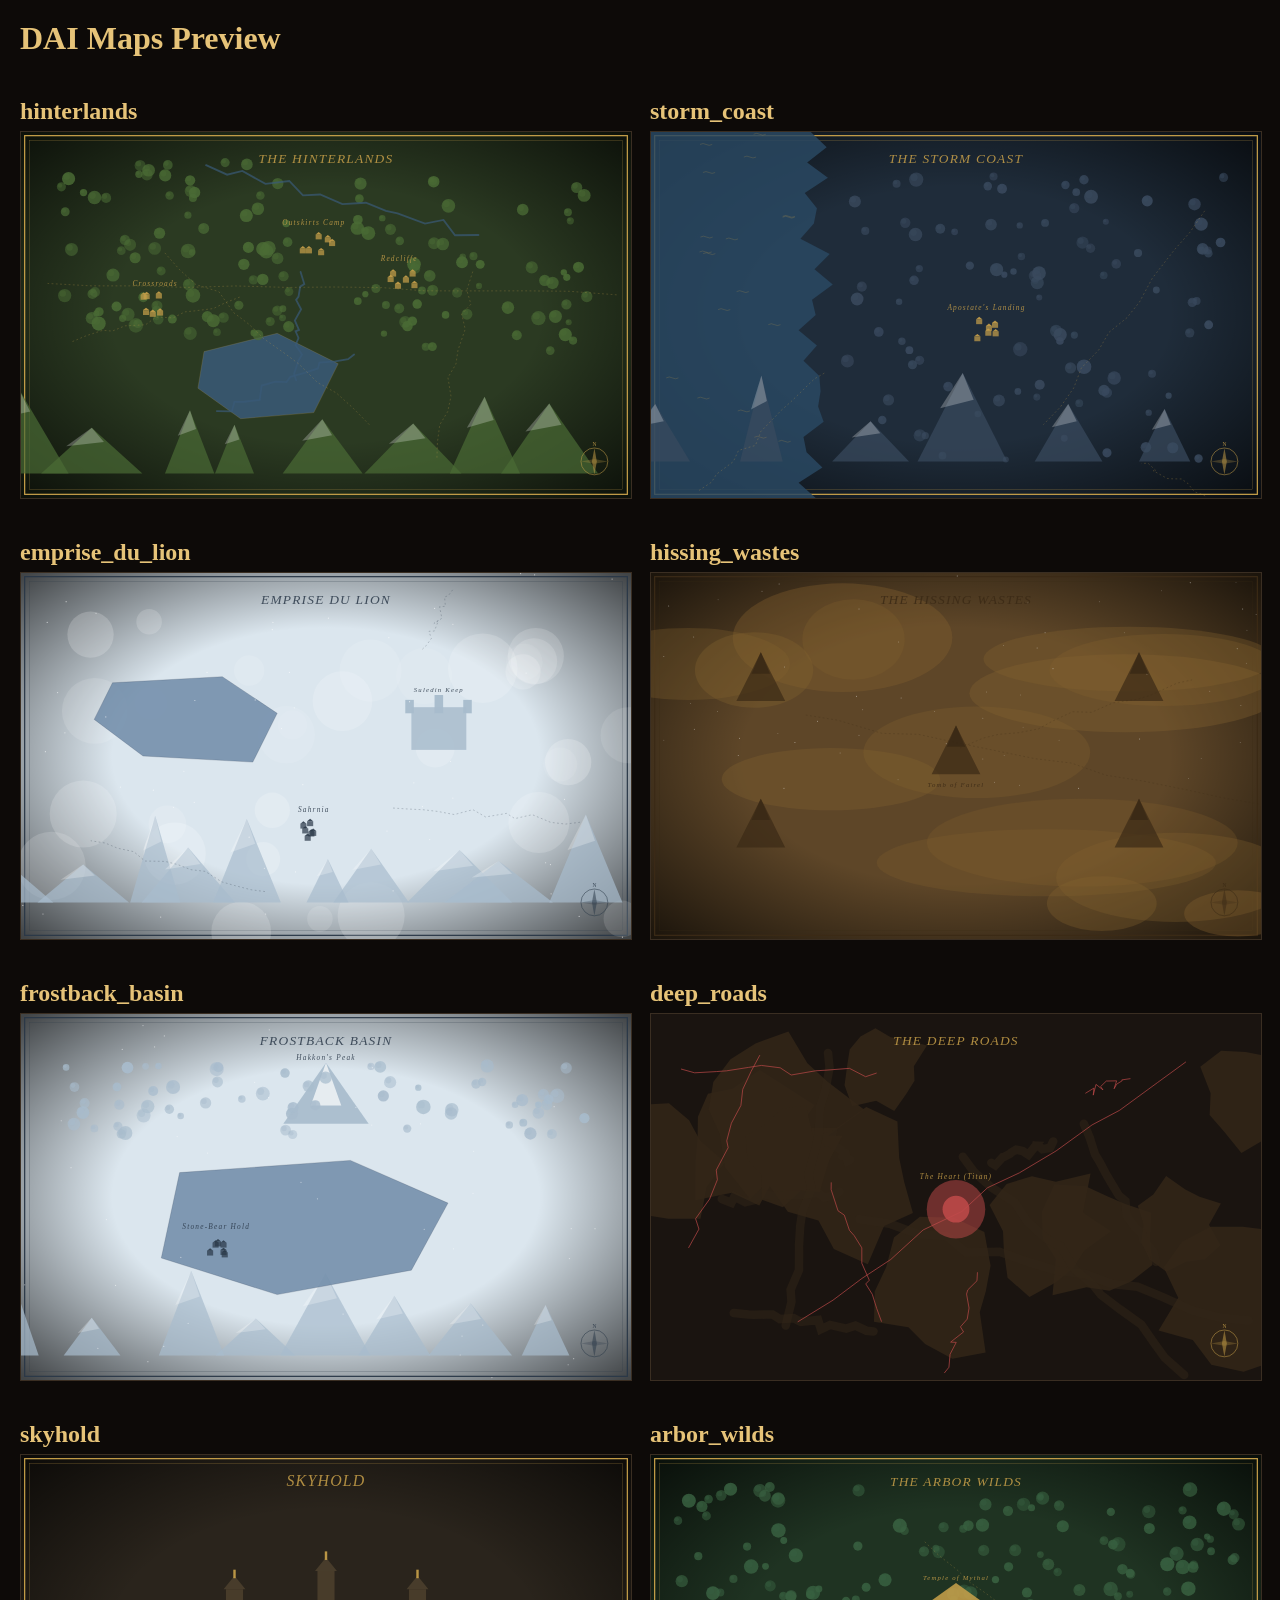
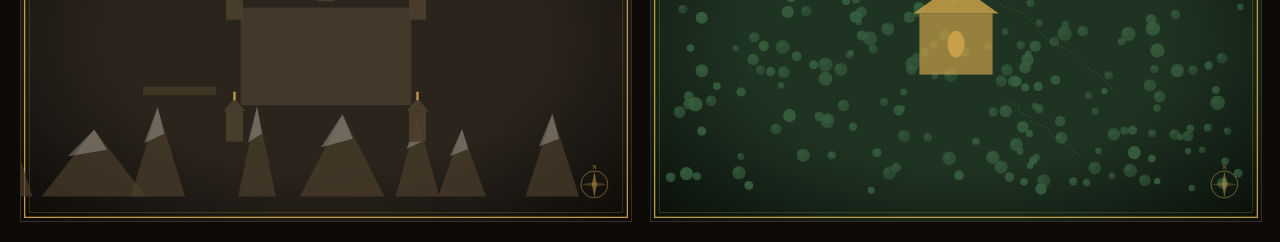
==== docs/maps-preview.html @ 9629cce2 "Initial commit: DAI Resource Atlas & War Table Two-page static companion site: - Resource Atlas: 162" ====
<html><head><style>body{background:#0d0a08;color:#ece2cc;font-family:serif;margin:0;padding:20px}h2{color:#e6c378;margin:20px 0 6px}.grid{display:grid;grid-template-columns:1fr 1fr;gap:20px}.cell svg{width:100%;border:1px solid #3a2e22}</style></head><body><h1 style=color:#e6c378>DAI Maps Preview</h1><div class=grid><div class=cell><h2>hinterlands</h2><svg viewBox="0 0 1000 600" xmlns="http://www.w3.org/2000/svg" preserveAspectRatio="xMidYMid meet" class="dai-map-svg">
      <defs>
        <radialGradient id="vignette" cx="50%" cy="50%" r="70%">
          <stop offset="50%" stop-color="rgba(0,0,0,0)"/>
          <stop offset="100%" stop-color="rgba(0,0,0,0.7)"/>
        </radialGradient>
        <pattern id="parch" x="0" y="0" width="20" height="20" patternUnits="userSpaceOnUse">
          <rect width="20" height="20" fill="#2b3a22"/>
          <circle cx="3" cy="5" r="0.6" fill="#c9a14a" opacity="0.07"/>
          <circle cx="14" cy="13" r="0.5" fill="#c9a14a" opacity="0.05"/>
        </pattern>
      </defs>
    
      <rect x="0" y="0" width="1000" height="600" fill="#2b3a22" />
      <rect x="0" y="0" width="1000" height="600" fill="url(#vignette)" />
      <rect x="6" y="6" width="988" height="588" fill="none" stroke="#c9a14a" stroke-width="2" />
      <rect x="14" y="14" width="972" height="572" fill="none" stroke="#c9a14a" stroke-width="0.6" opacity="0.6" />
    <path d="M300,360 L420,330 L520,380 L480,460 L360,470 L290,420 Z" fill="#3a5a78" opacity="0.85"/>
      <path d="M300,360 L420,330 L520,380 L480,460 L360,470 L290,420 Z" fill="none" stroke="#c9a14a" stroke-width="0.8" opacity="0.4"/><circle cx="156.6" cy="286.0" r="8.2" fill="#4a6b35" opacity="0.88"/><circle cx="154.2" cy="283.6" r="4.1" fill="#4a6b35" opacity="0.4"/><circle cx="281.9" cy="268.0" r="11.9" fill="#4a6b35" opacity="0.77"/><circle cx="278.3" cy="264.4" r="5.9" fill="#4a6b35" opacity="0.4"/><circle cx="227.1" cy="165.9" r="9.3" fill="#4a6b35" opacity="0.81"/><circle cx="224.3" cy="163.1" r="4.7" fill="#4a6b35" opacity="0.4"/><circle cx="236.4" cy="71.2" r="10.0" fill="#4a6b35" opacity="0.81"/><circle cx="233.4" cy="68.2" r="5.0" fill="#4a6b35" opacity="0.4"/><circle cx="381.9" cy="329.6" r="5.7" fill="#4a6b35" opacity="0.84"/><circle cx="380.1" cy="327.9" r="2.9" fill="#4a6b35" opacity="0.4"/><circle cx="240.7" cy="54.0" r="8.0" fill="#4a6b35" opacity="0.65"/><circle cx="238.3" cy="51.6" r="4.0" fill="#4a6b35" opacity="0.4"/><circle cx="396.3" cy="241.6" r="9.4" fill="#4a6b35" opacity="0.86"/><circle cx="393.5" cy="238.8" r="4.7" fill="#4a6b35" opacity="0.4"/><circle cx="278.0" cy="96.7" r="9.7" fill="#4a6b35" opacity="0.59"/><circle cx="275.1" cy="93.8" r="4.9" fill="#4a6b35" opacity="0.4"/><circle cx="128.1" cy="294.6" r="7.4" fill="#4a6b35" opacity="0.80"/><circle cx="125.9" cy="292.4" r="3.7" fill="#4a6b35" opacity="0.4"/><circle cx="430.4" cy="236.4" r="8.4" fill="#4a6b35" opacity="0.57"/><circle cx="427.9" cy="233.9" r="4.2" fill="#4a6b35" opacity="0.4"/><circle cx="229.7" cy="227.7" r="7.4" fill="#4a6b35" opacity="0.57"/><circle cx="227.4" cy="225.4" r="3.7" fill="#4a6b35" opacity="0.4"/><circle cx="72.5" cy="130.7" r="7.3" fill="#4a6b35" opacity="0.73"/><circle cx="70.3" cy="128.5" r="3.7" fill="#4a6b35" opacity="0.4"/><circle cx="166.6" cy="305.5" r="5.9" fill="#4a6b35" opacity="0.73"/><circle cx="164.8" cy="303.8" r="2.9" fill="#4a6b35" opacity="0.4"/><circle cx="369.4" cy="137.0" r="10.7" fill="#4a6b35" opacity="0.86"/><circle cx="366.2" cy="133.8" r="5.3" fill="#4a6b35" opacity="0.4"/><circle cx="248.0" cy="306.7" r="7.4" fill="#4a6b35" opacity="0.87"/><circle cx="245.7" cy="304.5" r="3.7" fill="#4a6b35" opacity="0.4"/><circle cx="123.6" cy="297.4" r="5.0" fill="#4a6b35" opacity="0.76"/><circle cx="122.1" cy="295.9" r="2.5" fill="#4a6b35" opacity="0.4"/><circle cx="402.2" cy="195.8" r="11.5" fill="#4a6b35" opacity="0.78"/><circle cx="398.8" cy="192.4" r="5.7" fill="#4a6b35" opacity="0.4"/><circle cx="178.8" cy="185.0" r="9.9" fill="#4a6b35" opacity="0.55"/><circle cx="175.8" cy="182.0" r="5.0" fill="#4a6b35" opacity="0.4"/><circle cx="370.3" cy="53.1" r="9.6" fill="#4a6b35" opacity="0.79"/><circle cx="367.4" cy="50.2" r="4.8" fill="#4a6b35" opacity="0.4"/><circle cx="273.9" cy="195.1" r="12.0" fill="#4a6b35" opacity="0.66"/><circle cx="270.3" cy="191.5" r="6.0" fill="#4a6b35" opacity="0.4"/><circle cx="388.7" cy="332.9" r="8.6" fill="#4a6b35" opacity="0.73"/><circle cx="386.1" cy="330.3" r="4.3" fill="#4a6b35" opacity="0.4"/><circle cx="420.9" cy="84.6" r="9.3" fill="#4a6b35" opacity="0.69"/><circle cx="418.1" cy="81.8" r="4.6" fill="#4a6b35" opacity="0.4"/><circle cx="188.2" cy="317.0" r="11.9" fill="#4a6b35" opacity="0.53"/><circle cx="184.7" cy="313.4" r="5.9" fill="#4a6b35" opacity="0.4"/><circle cx="299.5" cy="158.1" r="9.0" fill="#4a6b35" opacity="0.73"/><circle cx="296.8" cy="155.4" r="4.5" fill="#4a6b35" opacity="0.4"/><circle cx="193.3" cy="69.3" r="6.0" fill="#4a6b35" opacity="0.73"/><circle cx="191.5" cy="67.5" r="3.0" fill="#4a6b35" opacity="0.4"/><circle cx="405.7" cy="190.5" r="11.9" fill="#4a6b35" opacity="0.77"/><circle cx="402.1" cy="186.9" r="6.0" fill="#4a6b35" opacity="0.4"/><circle cx="200.5" cy="270.8" r="8.1" fill="#4a6b35" opacity="0.76"/><circle cx="198.0" cy="268.3" r="4.1" fill="#4a6b35" opacity="0.4"/><circle cx="280.5" cy="197.2" r="5.6" fill="#4a6b35" opacity="0.58"/><circle cx="278.8" cy="195.6" r="2.8" fill="#4a6b35" opacity="0.4"/><circle cx="71.6" cy="268.1" r="10.9" fill="#4a6b35" opacity="0.55"/><circle cx="68.4" cy="264.8" r="5.4" fill="#4a6b35" opacity="0.4"/><circle cx="206.4" cy="69.9" r="9.5" fill="#4a6b35" opacity="0.53"/><circle cx="203.5" cy="67.1" r="4.8" fill="#4a6b35" opacity="0.4"/><circle cx="428.7" cy="304.7" r="5.7" fill="#4a6b35" opacity="0.56"/><circle cx="427.0" cy="303.0" r="2.8" fill="#4a6b35" opacity="0.4"/><circle cx="334.6" cy="50.2" r="7.5" fill="#4a6b35" opacity="0.65"/><circle cx="332.4" cy="48.0" r="3.7" fill="#4a6b35" opacity="0.4"/><circle cx="277.4" cy="330.2" r="10.8" fill="#4a6b35" opacity="0.54"/><circle cx="274.2" cy="326.9" r="5.4" fill="#4a6b35" opacity="0.4"/><circle cx="116.1" cy="305.2" r="10.0" fill="#4a6b35" opacity="0.65"/><circle cx="113.1" cy="302.2" r="5.0" fill="#4a6b35" opacity="0.4"/><circle cx="281.9" cy="108.1" r="6.6" fill="#4a6b35" opacity="0.76"/><circle cx="279.9" cy="106.1" r="3.3" fill="#4a6b35" opacity="0.4"/><circle cx="117.2" cy="265.6" r="8.3" fill="#4a6b35" opacity="0.62"/><circle cx="114.7" cy="263.1" r="4.2" fill="#4a6b35" opacity="0.4"/><circle cx="222.1" cy="292.2" r="7.5" fill="#4a6b35" opacity="0.56"/><circle cx="219.8" cy="290.0" r="3.7" fill="#4a6b35" opacity="0.4"/><circle cx="388.3" cy="125.8" r="10.3" fill="#4a6b35" opacity="0.78"/><circle cx="385.2" cy="122.7" r="5.2" fill="#4a6b35" opacity="0.4"/><circle cx="191.4" cy="314.2" r="7.3" fill="#4a6b35" opacity="0.62"/><circle cx="189.2" cy="312.0" r="3.7" fill="#4a6b35" opacity="0.4"/><circle cx="209.2" cy="62.7" r="10.4" fill="#4a6b35" opacity="0.74"/><circle cx="206.1" cy="59.6" r="5.2" fill="#4a6b35" opacity="0.4"/><circle cx="273.6" cy="136.3" r="5.9" fill="#4a6b35" opacity="0.64"/><circle cx="271.8" cy="134.5" r="3.0" fill="#4a6b35" opacity="0.4"/><circle cx="437.0" cy="180.6" r="7.9" fill="#4a6b35" opacity="0.75"/><circle cx="434.7" cy="178.2" r="3.9" fill="#4a6b35" opacity="0.4"/><circle cx="408.5" cy="310.7" r="7.5" fill="#4a6b35" opacity="0.57"/><circle cx="406.3" cy="308.4" r="3.7" fill="#4a6b35" opacity="0.4"/><circle cx="420.1" cy="292.9" r="8.4" fill="#4a6b35" opacity="0.55"/><circle cx="417.6" cy="290.4" r="4.2" fill="#4a6b35" opacity="0.4"/><circle cx="434.7" cy="150.1" r="6.1" fill="#4a6b35" opacity="0.87"/><circle cx="432.9" cy="148.3" r="3.0" fill="#4a6b35" opacity="0.4"/><circle cx="284.6" cy="99.2" r="9.3" fill="#4a6b35" opacity="0.88"/><circle cx="281.8" cy="96.4" r="4.6" fill="#4a6b35" opacity="0.4"/><circle cx="127.3" cy="314.1" r="11.6" fill="#4a6b35" opacity="0.87"/><circle cx="123.8" cy="310.6" r="5.8" fill="#4a6b35" opacity="0.4"/><circle cx="219.1" cy="190.8" r="10.5" fill="#4a6b35" opacity="0.52"/><circle cx="215.9" cy="187.7" r="5.3" fill="#4a6b35" opacity="0.4"/><circle cx="392.4" cy="104.0" r="7.0" fill="#4a6b35" opacity="0.61"/><circle cx="390.3" cy="101.8" r="3.5" fill="#4a6b35" opacity="0.4"/><circle cx="429.3" cy="289.8" r="5.6" fill="#4a6b35" opacity="0.71"/><circle cx="427.6" cy="288.1" r="2.8" fill="#4a6b35" opacity="0.4"/><circle cx="120.5" cy="107.5" r="11.1" fill="#4a6b35" opacity="0.73"/><circle cx="117.2" cy="104.2" r="5.5" fill="#4a6b35" opacity="0.4"/><circle cx="380.9" cy="242.5" r="7.7" fill="#4a6b35" opacity="0.54"/><circle cx="378.6" cy="240.2" r="3.8" fill="#4a6b35" opacity="0.4"/><circle cx="357.1" cy="284.0" r="7.5" fill="#4a6b35" opacity="0.71"/><circle cx="354.9" cy="281.8" r="3.8" fill="#4a6b35" opacity="0.4"/><circle cx="305.5" cy="302.6" r="9.1" fill="#4a6b35" opacity="0.80"/><circle cx="302.8" cy="299.9" r="4.5" fill="#4a6b35" opacity="0.4"/><circle cx="222.9" cy="285.2" r="9.0" fill="#4a6b35" opacity="0.57"/><circle cx="220.2" cy="282.5" r="4.5" fill="#4a6b35" opacity="0.4"/><circle cx="275.1" cy="250.1" r="9.7" fill="#4a6b35" opacity="0.63"/><circle cx="272.2" cy="247.2" r="4.8" fill="#4a6b35" opacity="0.4"/><circle cx="102.5" cy="99.3" r="6.0" fill="#4a6b35" opacity="0.82"/><circle cx="100.7" cy="97.4" r="3.0" fill="#4a6b35" opacity="0.4"/><circle cx="439.2" cy="261.6" r="7.3" fill="#4a6b35" opacity="0.51"/><circle cx="437.0" cy="259.5" r="3.6" fill="#4a6b35" opacity="0.4"/><circle cx="365.3" cy="216.9" r="9.3" fill="#4a6b35" opacity="0.86"/><circle cx="362.5" cy="214.1" r="4.7" fill="#4a6b35" opacity="0.4"/><circle cx="66.2" cy="89.9" r="7.5" fill="#4a6b35" opacity="0.56"/><circle cx="64.0" cy="87.7" r="3.7" fill="#4a6b35" opacity="0.4"/><circle cx="170.3" cy="176.9" r="8.4" fill="#4a6b35" opacity="0.60"/><circle cx="167.7" cy="174.4" r="4.2" fill="#4a6b35" opacity="0.4"/><circle cx="243.6" cy="104.1" r="7.0" fill="#4a6b35" opacity="0.61"/><circle cx="241.5" cy="102.1" r="3.5" fill="#4a6b35" opacity="0.4"/><circle cx="396.8" cy="191.6" r="11.3" fill="#4a6b35" opacity="0.83"/><circle cx="393.4" cy="188.2" r="5.6" fill="#4a6b35" opacity="0.4"/><circle cx="372.8" cy="189.2" r="9.1" fill="#4a6b35" opacity="0.89"/><circle cx="370.1" cy="186.5" r="4.5" fill="#4a6b35" opacity="0.4"/><circle cx="175.4" cy="299.0" r="10.8" fill="#4a6b35" opacity="0.61"/><circle cx="172.1" cy="295.8" r="5.4" fill="#4a6b35" opacity="0.4"/><circle cx="195.2" cy="54.8" r="9.0" fill="#4a6b35" opacity="0.50"/><circle cx="192.5" cy="52.1" r="4.5" fill="#4a6b35" opacity="0.4"/><circle cx="321.2" cy="328.2" r="6.3" fill="#4a6b35" opacity="0.54"/><circle cx="319.3" cy="326.3" r="3.1" fill="#4a6b35" opacity="0.4"/><circle cx="139.5" cy="108.0" r="8.3" fill="#4a6b35" opacity="0.58"/><circle cx="137.0" cy="105.5" r="4.2" fill="#4a6b35" opacity="0.4"/><circle cx="150.8" cy="234.5" r="10.7" fill="#4a6b35" opacity="0.75"/><circle cx="147.6" cy="231.2" r="5.3" fill="#4a6b35" opacity="0.4"/><circle cx="78.0" cy="76.5" r="10.8" fill="#4a6b35" opacity="0.84"/><circle cx="74.8" cy="73.2" r="5.4" fill="#4a6b35" opacity="0.4"/><circle cx="82.8" cy="192.5" r="10.6" fill="#4a6b35" opacity="0.60"/><circle cx="79.7" cy="189.3" r="5.3" fill="#4a6b35" opacity="0.4"/><circle cx="225.0" cy="306.8" r="8.7" fill="#4a6b35" opacity="0.56"/><circle cx="222.4" cy="304.2" r="4.3" fill="#4a6b35" opacity="0.4"/><circle cx="164.4" cy="194.6" r="7.2" fill="#4a6b35" opacity="0.52"/><circle cx="162.3" cy="192.4" r="3.6" fill="#4a6b35" opacity="0.4"/><circle cx="277.2" cy="79.2" r="8.5" fill="#4a6b35" opacity="0.82"/><circle cx="274.7" cy="76.6" r="4.3" fill="#4a6b35" opacity="0.4"/><circle cx="121.3" cy="262.5" r="8.2" fill="#4a6b35" opacity="0.52"/><circle cx="118.9" cy="260.1" r="4.1" fill="#4a6b35" opacity="0.4"/><circle cx="187.1" cy="206.2" r="9.1" fill="#4a6b35" opacity="0.78"/><circle cx="184.4" cy="203.5" r="4.6" fill="#4a6b35" opacity="0.4"/><circle cx="420.5" cy="207.2" r="9.7" fill="#4a6b35" opacity="0.62"/><circle cx="417.5" cy="204.3" r="4.9" fill="#4a6b35" opacity="0.4"/><circle cx="315.2" cy="309.4" r="10.7" fill="#4a6b35" opacity="0.83"/><circle cx="312.0" cy="306.1" r="5.4" fill="#4a6b35" opacity="0.4"/><circle cx="438.8" cy="319.0" r="9.1" fill="#4a6b35" opacity="0.78"/><circle cx="436.0" cy="316.3" r="4.6" fill="#4a6b35" opacity="0.4"/><circle cx="332.0" cy="304.0" r="8.7" fill="#4a6b35" opacity="0.53"/><circle cx="329.3" cy="301.4" r="4.4" fill="#4a6b35" opacity="0.4"/><circle cx="723.0" cy="213.5" r="9.7" fill="#4a6b35" opacity="0.88"/><circle cx="720.1" cy="210.6" r="4.8" fill="#4a6b35" opacity="0.4"/><circle cx="900.5" cy="145.6" r="5.9" fill="#4a6b35" opacity="0.53"/><circle cx="898.7" cy="143.8" r="2.9" fill="#4a6b35" opacity="0.4"/><circle cx="894.1" cy="282.7" r="8.4" fill="#4a6b35" opacity="0.64"/><circle cx="891.6" cy="280.2" r="4.2" fill="#4a6b35" opacity="0.4"/><circle cx="675.5" cy="80.5" r="6.4" fill="#4a6b35" opacity="0.59"/><circle cx="673.6" cy="78.6" r="3.2" fill="#4a6b35" opacity="0.4"/><circle cx="663.5" cy="352.2" r="6.6" fill="#4a6b35" opacity="0.64"/><circle cx="661.6" cy="350.2" r="3.3" fill="#4a6b35" opacity="0.4"/><circle cx="620.9" cy="178.5" r="7.0" fill="#4a6b35" opacity="0.68"/><circle cx="618.8" cy="176.4" r="3.5" fill="#4a6b35" opacity="0.4"/><circle cx="641.6" cy="310.1" r="7.7" fill="#4a6b35" opacity="0.88"/><circle cx="639.3" cy="307.8" r="3.8" fill="#4a6b35" opacity="0.4"/><circle cx="750.8" cy="252.3" r="5.1" fill="#4a6b35" opacity="0.55"/><circle cx="749.2" cy="250.8" r="2.6" fill="#4a6b35" opacity="0.4"/><circle cx="812.8" cy="333.2" r="8.2" fill="#4a6b35" opacity="0.76"/><circle cx="810.4" cy="330.8" r="4.1" fill="#4a6b35" opacity="0.4"/><circle cx="927.5" cy="269.8" r="9.3" fill="#4a6b35" opacity="0.59"/><circle cx="924.7" cy="267.0" r="4.6" fill="#4a6b35" opacity="0.4"/><circle cx="892.3" cy="332.1" r="10.8" fill="#4a6b35" opacity="0.85"/><circle cx="889.1" cy="328.8" r="5.4" fill="#4a6b35" opacity="0.4"/><circle cx="910.9" cy="91.0" r="9.2" fill="#4a6b35" opacity="0.67"/><circle cx="908.2" cy="88.3" r="4.6" fill="#4a6b35" opacity="0.4"/><circle cx="858.5" cy="243.4" r="9.2" fill="#4a6b35" opacity="0.75"/><circle cx="855.8" cy="240.7" r="4.6" fill="#4a6b35" opacity="0.4"/><circle cx="605.7" cy="159.6" r="9.1" fill="#4a6b35" opacity="0.59"/><circle cx="603.0" cy="156.9" r="4.5" fill="#4a6b35" opacity="0.4"/><circle cx="871.3" cy="247.4" r="10.2" fill="#4a6b35" opacity="0.72"/><circle cx="868.3" cy="244.3" r="5.1" fill="#4a6b35" opacity="0.4"/><circle cx="644.3" cy="217.0" r="11.2" fill="#4a6b35" opacity="0.89"/><circle cx="640.9" cy="213.6" r="5.6" fill="#4a6b35" opacity="0.4"/><circle cx="674.4" cy="351.8" r="7.3" fill="#4a6b35" opacity="0.80"/><circle cx="672.3" cy="349.6" r="3.6" fill="#4a6b35" opacity="0.4"/><circle cx="700.7" cy="121.0" r="11.2" fill="#4a6b35" opacity="0.76"/><circle cx="697.3" cy="117.6" r="5.6" fill="#4a6b35" opacity="0.4"/><circle cx="551.3" cy="157.6" r="11.0" fill="#4a6b35" opacity="0.80"/><circle cx="548.0" cy="154.3" r="5.5" fill="#4a6b35" opacity="0.4"/><circle cx="848.2" cy="305.2" r="11.7" fill="#4a6b35" opacity="0.62"/><circle cx="844.7" cy="301.7" r="5.8" fill="#4a6b35" opacity="0.4"/><circle cx="564.5" cy="265.8" r="5.1" fill="#4a6b35" opacity="0.81"/><circle cx="563.0" cy="264.3" r="2.6" fill="#4a6b35" opacity="0.4"/><circle cx="552.3" cy="143.8" r="7.9" fill="#4a6b35" opacity="0.87"/><circle cx="549.9" cy="141.4" r="4.0" fill="#4a6b35" opacity="0.4"/><circle cx="569.5" cy="165.8" r="11.2" fill="#4a6b35" opacity="0.80"/><circle cx="566.1" cy="162.4" r="5.6" fill="#4a6b35" opacity="0.4"/><circle cx="581.8" cy="256.5" r="7.5" fill="#4a6b35" opacity="0.66"/><circle cx="579.5" cy="254.2" r="3.8" fill="#4a6b35" opacity="0.4"/><circle cx="620.0" cy="289.3" r="8.2" fill="#4a6b35" opacity="0.64"/><circle cx="617.5" cy="286.8" r="4.1" fill="#4a6b35" opacity="0.4"/><circle cx="556.6" cy="84.7" r="10.0" fill="#4a6b35" opacity="0.79"/><circle cx="553.6" cy="81.7" r="5.0" fill="#4a6b35" opacity="0.4"/><circle cx="889.9" cy="230.0" r="5.2" fill="#4a6b35" opacity="0.88"/><circle cx="888.4" cy="228.5" r="2.6" fill="#4a6b35" opacity="0.4"/><circle cx="554.7" cy="109.3" r="7.2" fill="#4a6b35" opacity="0.76"/><circle cx="552.5" cy="107.2" r="3.6" fill="#4a6b35" opacity="0.4"/><circle cx="837.3" cy="222.0" r="10.0" fill="#4a6b35" opacity="0.61"/><circle cx="834.3" cy="219.0" r="5.0" fill="#4a6b35" opacity="0.4"/><circle cx="905.0" cy="341.9" r="6.7" fill="#4a6b35" opacity="0.75"/><circle cx="903.0" cy="339.9" r="3.3" fill="#4a6b35" opacity="0.4"/><circle cx="894.7" cy="238.2" r="5.9" fill="#4a6b35" opacity="0.88"/><circle cx="893.0" cy="236.5" r="2.9" fill="#4a6b35" opacity="0.4"/><circle cx="714.9" cy="263.4" r="8.3" fill="#4a6b35" opacity="0.52"/><circle cx="712.4" cy="260.9" r="4.1" fill="#4a6b35" opacity="0.4"/><circle cx="867.6" cy="358.4" r="7.1" fill="#4a6b35" opacity="0.66"/><circle cx="865.4" cy="356.3" r="3.5" fill="#4a6b35" opacity="0.4"/><circle cx="649.5" cy="282.1" r="7.8" fill="#4a6b35" opacity="0.89"/><circle cx="647.2" cy="279.8" r="3.9" fill="#4a6b35" opacity="0.4"/><circle cx="595.0" cy="330.5" r="5.2" fill="#4a6b35" opacity="0.74"/><circle cx="593.5" cy="329.0" r="2.6" fill="#4a6b35" opacity="0.4"/><circle cx="676.5" cy="81.5" r="9.5" fill="#4a6b35" opacity="0.84"/><circle cx="673.6" cy="78.6" r="4.8" fill="#4a6b35" opacity="0.4"/><circle cx="633.5" cy="318.0" r="8.7" fill="#4a6b35" opacity="0.84"/><circle cx="630.9" cy="315.4" r="4.4" fill="#4a6b35" opacity="0.4"/><circle cx="896.6" cy="131.7" r="6.5" fill="#4a6b35" opacity="0.68"/><circle cx="894.6" cy="129.7" r="3.3" fill="#4a6b35" opacity="0.4"/><circle cx="645.6" cy="223.7" r="9.0" fill="#4a6b35" opacity="0.56"/><circle cx="642.9" cy="221.0" r="4.5" fill="#4a6b35" opacity="0.4"/><circle cx="741.7" cy="203.5" r="6.6" fill="#4a6b35" opacity="0.59"/><circle cx="739.8" cy="201.6" r="3.3" fill="#4a6b35" opacity="0.4"/><circle cx="724.1" cy="204.8" r="5.6" fill="#4a6b35" opacity="0.52"/><circle cx="722.4" cy="203.2" r="2.8" fill="#4a6b35" opacity="0.4"/><circle cx="696.0" cy="299.8" r="6.2" fill="#4a6b35" opacity="0.87"/><circle cx="694.2" cy="298.0" r="3.1" fill="#4a6b35" opacity="0.4"/><circle cx="674.9" cy="259.5" r="9.1" fill="#4a6b35" opacity="0.63"/><circle cx="672.2" cy="256.7" r="4.5" fill="#4a6b35" opacity="0.4"/><circle cx="691.5" cy="183.6" r="10.3" fill="#4a6b35" opacity="0.70"/><circle cx="688.4" cy="180.6" r="5.2" fill="#4a6b35" opacity="0.4"/><circle cx="876.1" cy="302.3" r="10.7" fill="#4a6b35" opacity="0.77"/><circle cx="872.8" cy="299.1" r="5.3" fill="#4a6b35" opacity="0.4"/><circle cx="657.4" cy="259.8" r="6.5" fill="#4a6b35" opacity="0.73"/><circle cx="655.5" cy="257.9" r="3.2" fill="#4a6b35" opacity="0.4"/><circle cx="897.8" cy="312.0" r="5.0" fill="#4a6b35" opacity="0.51"/><circle cx="896.3" cy="310.5" r="2.5" fill="#4a6b35" opacity="0.4"/><circle cx="677.1" cy="182.5" r="9.8" fill="#4a6b35" opacity="0.59"/><circle cx="674.1" cy="179.6" r="4.9" fill="#4a6b35" opacity="0.4"/><circle cx="629.7" cy="311.6" r="9.8" fill="#4a6b35" opacity="0.54"/><circle cx="626.8" cy="308.7" r="4.9" fill="#4a6b35" opacity="0.4"/><circle cx="913.9" cy="221.7" r="9.0" fill="#4a6b35" opacity="0.84"/><circle cx="911.2" cy="219.0" r="4.5" fill="#4a6b35" opacity="0.4"/><circle cx="598.2" cy="283.5" r="6.5" fill="#4a6b35" opacity="0.69"/><circle cx="596.2" cy="281.5" r="3.2" fill="#4a6b35" opacity="0.4"/><circle cx="563.5" cy="162.4" r="6.5" fill="#4a6b35" opacity="0.56"/><circle cx="561.5" cy="160.5" r="3.3" fill="#4a6b35" opacity="0.4"/><circle cx="923.2" cy="103.9" r="10.6" fill="#4a6b35" opacity="0.74"/><circle cx="920.0" cy="100.7" r="5.3" fill="#4a6b35" opacity="0.4"/><circle cx="752.8" cy="217.0" r="7.3" fill="#4a6b35" opacity="0.89"/><circle cx="750.6" cy="214.8" r="3.7" fill="#4a6b35" opacity="0.4"/><circle cx="731.1" cy="298.7" r="8.9" fill="#4a6b35" opacity="0.59"/><circle cx="728.5" cy="296.0" r="4.5" fill="#4a6b35" opacity="0.4"/><circle cx="822.5" cy="127.4" r="9.6" fill="#4a6b35" opacity="0.77"/><circle cx="819.7" cy="124.6" r="4.8" fill="#4a6b35" opacity="0.4"/><circle cx="670.0" cy="235.7" r="9.6" fill="#4a6b35" opacity="0.73"/><circle cx="667.1" cy="232.8" r="4.8" fill="#4a6b35" opacity="0.4"/><circle cx="798.2" cy="287.9" r="10.3" fill="#4a6b35" opacity="0.78"/><circle cx="795.1" cy="284.8" r="5.2" fill="#4a6b35" opacity="0.4"/><circle cx="552.1" cy="277.1" r="6.4" fill="#4a6b35" opacity="0.81"/><circle cx="550.2" cy="275.1" r="3.2" fill="#4a6b35" opacity="0.4"/><circle cx="592.2" cy="141.2" r="5.3" fill="#4a6b35" opacity="0.68"/><circle cx="590.6" cy="139.6" r="2.7" fill="#4a6b35" opacity="0.4"/><polygon points="-91,560 -7,415 78,560" fill="#4a6b35" opacity="0.7"/><polygon points="-49,473 -7,415 15,458" fill="#fff" opacity="0.25"/><polygon points="33,560 116,485 199,560" fill="#4a6b35" opacity="0.7"/><polygon points="74,515 116,485 136,508" fill="#fff" opacity="0.25"/><polygon points="236,560 277,456 317,560" fill="#4a6b35" opacity="0.7"/><polygon points="257,498 277,456 287,487" fill="#fff" opacity="0.25"/><polygon points="318,560 350,480 382,560" fill="#4a6b35" opacity="0.7"/><polygon points="334,512 350,480 358,504" fill="#fff" opacity="0.25"/><polygon points="429,560 494,471 560,560" fill="#4a6b35" opacity="0.7"/><polygon points="461,506 494,471 510,497" fill="#fff" opacity="0.25"/><polygon points="563,560 643,478 722,560" fill="#4a6b35" opacity="0.7"/><polygon points="603,511 643,478 663,502" fill="#fff" opacity="0.25"/><polygon points="703,560 760,434 818,560" fill="#4a6b35" opacity="0.7"/><polygon points="731,485 760,434 775,472" fill="#fff" opacity="0.25"/><polygon points="787,560 866,445 946,560" fill="#4a6b35" opacity="0.7"/><polygon points="827,491 866,445 886,480" fill="#fff" opacity="0.25"/><path d="M546.0788600612432,364.79122303426266 L536.2,372.4 L515.2,375.9 L489.2,377.9 L486.8,387.6 L464.9,395.0 L441.7,401.3 L435.2,410.0 L417.3,409.1 L394.5,415.6 L391.4,439.3 L366.3,442.2 L349.9,442.4 L345.7,457.9 L321.0382692050189,457.52936569042504" fill="none"
        stroke="#3a5a78" stroke-width="3" opacity="0.7" stroke-linecap="round"/><path d="M303.4074029419571,54.24865842796862 L337.9,70.0 L362.9,63.9 L400.7,85.1 L439.8,80.3 L462.2,103.9 L490.4,102.5 L526.9,118.2 L565.4,116.0 L598.3,129.2 L617.3,133.5 L662.3,150.1 L692.6,144.1 L711.5,169.3 L749.9102926813066,168.8488280866295" fill="none"
        stroke="#3a5a78" stroke-width="3" opacity="0.7" stroke-linecap="round"/><path d="M458.37396825663745,229.4588186312467 L464.4,249.3 L457.7,253.5 L455.0,269.7 L451.0,275.3 L459.2,290.5 L448.9,309.0 L455.7,324.5 L450.2,326.8 L454.9,337.7 L450.1,349.5 L460.7,364.7 L454.9,374.7 L447.5,396.9 L451.13282511010766,407.0242493413389" fill="none"
        stroke="#3a5a78" stroke-width="3" opacity="0.7" stroke-linecap="round"/><path d="M358.4868034813553,270.67087730392814 L335.6,279.6 L315.3,289.4 L287.1,293.0 L268.5,294.9 L249.3,304.7 L221.4,303.4 L204.2,316.0 L170.3,317.8 L149.7,326.4 L134.0,325.1 L106.6,334.1 L82.26694166660309,344.42888824269176" fill="none"
        stroke="#c9a14a" stroke-width="1" stroke-dasharray="3,4" opacity="0.4"/><path d="M681.8665862083435,533.9017453137785 L682.7,508.2 L686.5,479.9 L699.6,458.2 L704.9,433.3 L699.9,402.5 L713.0,380.4 L716.4,357.6 L728.2,323.2 L722.4,298.5 L737.6,282.3 L730.8,259.4 L740.966372191906,227.64426092617214" fill="none"
        stroke="#c9a14a" stroke-width="1" stroke-dasharray="3,4" opacity="0.4"/><path d="M976.468843407929,266.943220468238 L898.6,261.1 L826.1,260.4 L749.5,260.5 L662.2,260.4 L592.1,255.1 L514.1,254.1 L438.3,254.8 L351.8,252.4 L270.8,254.8 L204.4,252.3 L115.0,252.2 L43.58562803827226,248.26134494505823" fill="none"
        stroke="#c9a14a" stroke-width="1" stroke-dasharray="3,4" opacity="0.4"/><path d="M570.9995063953102,479.73322151228786 L543.8,452.1 L517.1,427.9 L486.4,410.9 L455.6,380.4 L433.1,363.5 L397.8,338.8 L374.1,315.5 L348.3,295.9 L324.4,261.8 L286.8,250.2 L259.8,225.5 L235.3041658643633,197.59784596972167" fill="none"
        stroke="#c9a14a" stroke-width="1" stroke-dasharray="3,4" opacity="0.4"/><rect x="223" y="293" width="10" height="8" fill="#c9a14a" opacity="0.7"/><polygon points="223,293 228,289 233,293" fill="#c9a14a" opacity="0.9"/><rect x="201" y="266" width="10" height="8" fill="#c9a14a" opacity="0.7"/><polygon points="201,266 206,262 211,266" fill="#c9a14a" opacity="0.9"/><rect x="196" y="267" width="10" height="8" fill="#c9a14a" opacity="0.7"/><polygon points="196,267 201,263 206,267" fill="#c9a14a" opacity="0.9"/><rect x="200" y="292" width="10" height="8" fill="#c9a14a" opacity="0.7"/><polygon points="200,292 205,288 210,292" fill="#c9a14a" opacity="0.9"/><rect x="221" y="265" width="10" height="8" fill="#c9a14a" opacity="0.7"/><polygon points="221,265 226,261 231,265" fill="#c9a14a" opacity="0.9"/><rect x="211" y="295" width="10" height="8" fill="#c9a14a" opacity="0.7"/><polygon points="211,295 216,291 221,295" fill="#c9a14a" opacity="0.9"/><text x="220" y="252" text-anchor="middle"
      font-family="'Iowan Old Style', Georgia, serif" font-size="12"
      fill="#c9a14a" font-style="italic" letter-spacing="2"
      opacity="0.85">Crossroads</text><rect x="601" y="238" width="10" height="8" fill="#c9a14a" opacity="0.7"/><polygon points="601,238 606,234 611,238" fill="#c9a14a" opacity="0.9"/><rect x="637" y="229" width="10" height="8" fill="#c9a14a" opacity="0.7"/><polygon points="637,229 642,225 647,229" fill="#c9a14a" opacity="0.9"/><rect x="613" y="249" width="10" height="8" fill="#c9a14a" opacity="0.7"/><polygon points="613,249 618,245 623,249" fill="#c9a14a" opacity="0.9"/><rect x="640" y="248" width="10" height="8" fill="#c9a14a" opacity="0.7"/><polygon points="640,248 645,244 650,248" fill="#c9a14a" opacity="0.9"/><rect x="605" y="229" width="10" height="8" fill="#c9a14a" opacity="0.7"/><polygon points="605,229 610,225 615,229" fill="#c9a14a" opacity="0.9"/><rect x="626" y="239" width="10" height="8" fill="#c9a14a" opacity="0.7"/><polygon points="626,239 631,235 636,239" fill="#c9a14a" opacity="0.9"/><text x="620" y="212" text-anchor="middle"
      font-family="'Iowan Old Style', Georgia, serif" font-size="12"
      fill="#c9a14a" font-style="italic" letter-spacing="2"
      opacity="0.85">Redcliffe</text><rect x="483" y="168" width="10" height="8" fill="#c9a14a" opacity="0.7"/><polygon points="483,168 488,164 493,168" fill="#c9a14a" opacity="0.9"/><rect x="487" y="194" width="10" height="8" fill="#c9a14a" opacity="0.7"/><polygon points="487,194 492,190 497,194" fill="#c9a14a" opacity="0.9"/><rect x="498" y="173" width="10" height="8" fill="#c9a14a" opacity="0.7"/><polygon points="498,173 503,169 508,173" fill="#c9a14a" opacity="0.9"/><rect x="505" y="179" width="10" height="8" fill="#c9a14a" opacity="0.7"/><polygon points="505,179 510,175 515,179" fill="#c9a14a" opacity="0.9"/><rect x="457" y="191" width="10" height="8" fill="#c9a14a" opacity="0.7"/><polygon points="457,191 462,187 467,191" fill="#c9a14a" opacity="0.9"/><rect x="467" y="191" width="10" height="8" fill="#c9a14a" opacity="0.7"/><polygon points="467,191 472,187 477,191" fill="#c9a14a" opacity="0.9"/><text x="480" y="152" text-anchor="middle"
      font-family="'Iowan Old Style', Georgia, serif" font-size="12"
      fill="#c9a14a" font-style="italic" letter-spacing="2"
      opacity="0.85">Outskirts Camp</text>
      <g transform="translate(940,540)" opacity="0.85">
        <circle r="22" fill="none" stroke="#c9a14a" stroke-width="1" />
        <path d="M0,-22 L4,0 L0,22 L-4,0 Z" fill="#c9a14a" opacity="0.6"/>
        <path d="M-22,0 L0,4 L22,0 L0,-4 Z" fill="#c9a14a" opacity="0.3"/>
        <text x="0" y="-26" text-anchor="middle" font-size="9" fill="#c9a14a" font-family="serif">N</text>
      </g>
    <text x="500" y="50" text-anchor="middle"
      font-family="'Iowan Old Style', Georgia, serif" font-size="22"
      fill="#c9a14a" font-style="italic" letter-spacing="2"
      opacity="0.85">THE HINTERLANDS</text></svg></div><div class=cell><h2>storm_coast</h2><svg viewBox="0 0 1000 600" xmlns="http://www.w3.org/2000/svg" preserveAspectRatio="xMidYMid meet" class="dai-map-svg">
      <defs>
        <radialGradient id="vignette" cx="50%" cy="50%" r="70%">
          <stop offset="50%" stop-color="rgba(0,0,0,0)"/>
          <stop offset="100%" stop-color="rgba(0,0,0,0.7)"/>
        </radialGradient>
        <pattern id="parch" x="0" y="0" width="20" height="20" patternUnits="userSpaceOnUse">
          <rect width="20" height="20" fill="#1f2c3a"/>
          <circle cx="3" cy="5" r="0.6" fill="#c9a14a" opacity="0.07"/>
          <circle cx="14" cy="13" r="0.5" fill="#c9a14a" opacity="0.05"/>
        </pattern>
      </defs>
    
      <rect x="0" y="0" width="1000" height="600" fill="#1f2c3a" />
      <rect x="0" y="0" width="1000" height="600" fill="url(#vignette)" />
      <rect x="6" y="6" width="988" height="588" fill="none" stroke="#c9a14a" stroke-width="2" />
      <rect x="14" y="14" width="972" height="572" fill="none" stroke="#c9a14a" stroke-width="0.6" opacity="0.6" />
    <path d="M0,0 L262,0 L288,25 L256,50 L290,75 L252,100 L272,125 L267,150 L245,175 L293,200 L268,225 L298,250 L264,275 L270,300 L242,325 L272,350 L250,375 L276,400 L278,425 L274,450 L283,475 L250,500 L255,525 L281,550 L242,575 L270,600 L0,600 Z" fill="#2a4862" opacity="0.85"/><circle cx="742.6" cy="423.6" r="9.2" fill="#3a4a5e" opacity="0.85"/><circle cx="739.9" cy="420.8" r="4.6" fill="#3a4a5e" opacity="0.4"/><circle cx="707.4" cy="181.4" r="10.0" fill="#3a4a5e" opacity="0.50"/><circle cx="704.4" cy="178.5" r="5.0" fill="#3a4a5e" opacity="0.4"/><circle cx="575.5" cy="93.0" r="8.1" fill="#3a4a5e" opacity="0.87"/><circle cx="573.1" cy="90.6" r="4.1" fill="#3a4a5e" opacity="0.4"/><circle cx="891.0" cy="118.3" r="10.2" fill="#3a4a5e" opacity="0.72"/><circle cx="887.9" cy="115.3" r="5.1" fill="#3a4a5e" opacity="0.4"/><circle cx="694.0" cy="332.9" r="5.9" fill="#3a4a5e" opacity="0.66"/><circle cx="692.2" cy="331.2" r="2.9" fill="#3a4a5e" opacity="0.4"/><circle cx="938.6" cy="74.5" r="7.5" fill="#3a4a5e" opacity="0.55"/><circle cx="936.3" cy="72.3" r="3.8" fill="#3a4a5e" opacity="0.4"/><circle cx="431.2" cy="243.2" r="7.8" fill="#3a4a5e" opacity="0.72"/><circle cx="428.8" cy="240.8" r="3.9" fill="#3a4a5e" opacity="0.4"/><circle cx="579.2" cy="233.9" r="5.1" fill="#3a4a5e" opacity="0.87"/><circle cx="577.7" cy="232.4" r="2.5" fill="#3a4a5e" opacity="0.4"/><circle cx="759.3" cy="403.3" r="11.0" fill="#3a4a5e" opacity="0.69"/><circle cx="756.0" cy="400.0" r="5.5" fill="#3a4a5e" opacity="0.4"/><circle cx="709.8" cy="78.2" r="7.7" fill="#3a4a5e" opacity="0.75"/><circle cx="707.5" cy="75.9" r="3.9" fill="#3a4a5e" opacity="0.4"/><circle cx="449.7" cy="497.9" r="5.9" fill="#3a4a5e" opacity="0.63"/><circle cx="447.9" cy="496.1" r="2.9" fill="#3a4a5e" opacity="0.4"/><circle cx="566.5" cy="225.5" r="10.9" fill="#3a4a5e" opacity="0.82"/><circle cx="563.3" cy="222.2" r="5.5" fill="#3a4a5e" opacity="0.4"/><circle cx="440.3" cy="374.2" r="7.6" fill="#3a4a5e" opacity="0.60"/><circle cx="438.0" cy="372.0" r="3.8" fill="#3a4a5e" opacity="0.4"/><circle cx="720.5" cy="190.5" r="7.7" fill="#3a4a5e" opacity="0.51"/><circle cx="718.2" cy="188.2" r="3.8" fill="#3a4a5e" opacity="0.4"/><circle cx="497.7" cy="163.7" r="5.6" fill="#3a4a5e" opacity="0.64"/><circle cx="496.0" cy="162.0" r="2.8" fill="#3a4a5e" opacity="0.4"/><circle cx="670.4" cy="342.6" r="6.2" fill="#3a4a5e" opacity="0.89"/><circle cx="668.5" cy="340.8" r="3.1" fill="#3a4a5e" opacity="0.4"/><circle cx="815.9" cy="460.1" r="5.2" fill="#3a4a5e" opacity="0.69"/><circle cx="814.3" cy="458.6" r="2.6" fill="#3a4a5e" opacity="0.4"/><circle cx="933.7" cy="181.2" r="7.9" fill="#3a4a5e" opacity="0.86"/><circle cx="931.4" cy="178.8" r="3.9" fill="#3a4a5e" opacity="0.4"/><circle cx="379.1" cy="472.0" r="7.0" fill="#3a4a5e" opacity="0.81"/><circle cx="377.0" cy="469.9" r="3.5" fill="#3a4a5e" opacity="0.4"/><circle cx="828.4" cy="258.9" r="5.7" fill="#3a4a5e" opacity="0.82"/><circle cx="826.7" cy="257.2" r="2.9" fill="#3a4a5e" opacity="0.4"/><circle cx="322.0" cy="375.3" r="10.7" fill="#3a4a5e" opacity="0.60"/><circle cx="318.8" cy="372.0" r="5.4" fill="#3a4a5e" opacity="0.4"/><circle cx="664.0" cy="326.0" r="10.0" fill="#3a4a5e" opacity="0.59"/><circle cx="661.0" cy="322.9" r="5.0" fill="#3a4a5e" opacity="0.4"/><circle cx="813.5" cy="112.9" r="9.1" fill="#3a4a5e" opacity="0.89"/><circle cx="810.8" cy="110.2" r="4.5" fill="#3a4a5e" opacity="0.4"/><circle cx="679.4" cy="87.0" r="6.9" fill="#3a4a5e" opacity="0.73"/><circle cx="677.4" cy="84.9" r="3.5" fill="#3a4a5e" opacity="0.4"/><circle cx="477.8" cy="530.6" r="6.3" fill="#3a4a5e" opacity="0.67"/><circle cx="475.9" cy="528.7" r="3.2" fill="#3a4a5e" opacity="0.4"/><circle cx="440.7" cy="497.3" r="10.2" fill="#3a4a5e" opacity="0.54"/><circle cx="437.6" cy="494.2" r="5.1" fill="#3a4a5e" opacity="0.4"/><circle cx="901.9" cy="151.0" r="10.9" fill="#3a4a5e" opacity="0.86"/><circle cx="898.6" cy="147.7" r="5.5" fill="#3a4a5e" opacity="0.4"/><circle cx="646.0" cy="149.0" r="6.5" fill="#3a4a5e" opacity="0.73"/><circle cx="644.1" cy="147.0" r="3.2" fill="#3a4a5e" opacity="0.4"/><circle cx="552.1" cy="88.7" r="7.0" fill="#3a4a5e" opacity="0.80"/><circle cx="550.0" cy="86.6" r="3.5" fill="#3a4a5e" opacity="0.4"/><circle cx="702.0" cy="444.5" r="6.5" fill="#3a4a5e" opacity="0.52"/><circle cx="700.0" cy="442.5" r="3.3" fill="#3a4a5e" opacity="0.4"/><circle cx="687.7" cy="386.8" r="9.3" fill="#3a4a5e" opacity="0.63"/><circle cx="684.9" cy="384.0" r="4.7" fill="#3a4a5e" opacity="0.4"/><circle cx="581.7" cy="536.8" r="5.0" fill="#3a4a5e" opacity="0.60"/><circle cx="580.2" cy="535.3" r="2.5" fill="#3a4a5e" opacity="0.4"/><circle cx="535.7" cy="462.3" r="5.4" fill="#3a4a5e" opacity="0.66"/><circle cx="534.1" cy="460.7" r="2.7" fill="#3a4a5e" opacity="0.4"/><circle cx="557.4" cy="151.7" r="9.6" fill="#3a4a5e" opacity="0.75"/><circle cx="554.5" cy="148.8" r="4.8" fill="#3a4a5e" opacity="0.4"/><circle cx="629.5" cy="235.9" r="10.2" fill="#3a4a5e" opacity="0.51"/><circle cx="626.4" cy="232.8" r="5.1" fill="#3a4a5e" opacity="0.4"/><circle cx="914.2" cy="316.1" r="7.3" fill="#3a4a5e" opacity="0.89"/><circle cx="912.0" cy="313.9" r="3.7" fill="#3a4a5e" opacity="0.4"/><circle cx="693.8" cy="124.7" r="8.5" fill="#3a4a5e" opacity="0.56"/><circle cx="691.3" cy="122.2" r="4.3" fill="#3a4a5e" opacity="0.4"/><circle cx="902.3" cy="193.9" r="5.9" fill="#3a4a5e" opacity="0.77"/><circle cx="900.6" cy="192.2" r="2.9" fill="#3a4a5e" opacity="0.4"/><circle cx="402.6" cy="84.8" r="6.6" fill="#3a4a5e" opacity="0.63"/><circle cx="400.6" cy="82.8" r="3.3" fill="#3a4a5e" opacity="0.4"/><circle cx="855.3" cy="517.7" r="9.1" fill="#3a4a5e" opacity="0.87"/><circle cx="852.5" cy="514.9" r="4.5" fill="#3a4a5e" opacity="0.4"/><circle cx="411.3" cy="342.9" r="6.1" fill="#3a4a5e" opacity="0.70"/><circle cx="409.5" cy="341.1" r="3.0" fill="#3a4a5e" opacity="0.4"/><circle cx="912.9" cy="194.4" r="6.5" fill="#3a4a5e" opacity="0.56"/><circle cx="911.0" cy="192.4" r="3.2" fill="#3a4a5e" opacity="0.4"/><circle cx="887.3" cy="279.3" r="7.6" fill="#3a4a5e" opacity="0.69"/><circle cx="885.0" cy="277.0" r="3.8" fill="#3a4a5e" opacity="0.4"/><circle cx="604.4" cy="153.2" r="5.2" fill="#3a4a5e" opacity="0.67"/><circle cx="602.8" cy="151.6" r="2.6" fill="#3a4a5e" opacity="0.4"/><circle cx="522.7" cy="219.1" r="6.8" fill="#3a4a5e" opacity="0.81"/><circle cx="520.6" cy="217.1" r="3.4" fill="#3a4a5e" opacity="0.4"/><circle cx="745.6" cy="147.1" r="5.0" fill="#3a4a5e" opacity="0.56"/><circle cx="744.1" cy="145.6" r="2.5" fill="#3a4a5e" opacity="0.4"/><circle cx="821.4" cy="396.4" r="6.5" fill="#3a4a5e" opacity="0.64"/><circle cx="819.4" cy="394.4" r="3.3" fill="#3a4a5e" opacity="0.4"/><circle cx="848.6" cy="432.3" r="5.1" fill="#3a4a5e" opacity="0.83"/><circle cx="847.1" cy="430.7" r="2.6" fill="#3a4a5e" opacity="0.4"/><circle cx="894.4" cy="277.0" r="6.6" fill="#3a4a5e" opacity="0.64"/><circle cx="892.4" cy="275.1" r="3.3" fill="#3a4a5e" opacity="0.4"/><circle cx="607.2" cy="204.0" r="6.1" fill="#3a4a5e" opacity="0.54"/><circle cx="605.4" cy="202.2" r="3.1" fill="#3a4a5e" opacity="0.4"/><circle cx="373.4" cy="327.8" r="8.0" fill="#3a4a5e" opacity="0.76"/><circle cx="371.0" cy="325.4" r="4.0" fill="#3a4a5e" opacity="0.4"/><circle cx="897.6" cy="535.3" r="6.9" fill="#3a4a5e" opacity="0.82"/><circle cx="895.5" cy="533.3" r="3.5" fill="#3a4a5e" opacity="0.4"/><circle cx="337.9" cy="273.8" r="10.5" fill="#3a4a5e" opacity="0.84"/><circle cx="334.8" cy="270.6" r="5.3" fill="#3a4a5e" opacity="0.4"/><circle cx="428.6" cy="381.6" r="7.5" fill="#3a4a5e" opacity="0.78"/><circle cx="426.3" cy="379.4" r="3.7" fill="#3a4a5e" opacity="0.4"/><circle cx="913.8" cy="199.0" r="6.9" fill="#3a4a5e" opacity="0.66"/><circle cx="911.7" cy="197.0" r="3.5" fill="#3a4a5e" opacity="0.4"/><circle cx="601.4" cy="425.3" r="5.5" fill="#3a4a5e" opacity="0.81"/><circle cx="599.7" cy="423.6" r="2.8" fill="#3a4a5e" opacity="0.4"/><circle cx="747.5" cy="526.0" r="7.5" fill="#3a4a5e" opacity="0.87"/><circle cx="745.3" cy="523.7" r="3.7" fill="#3a4a5e" opacity="0.4"/><circle cx="811.3" cy="516.9" r="8.7" fill="#3a4a5e" opacity="0.81"/><circle cx="808.7" cy="514.3" r="4.3" fill="#3a4a5e" opacity="0.4"/><circle cx="406.7" cy="278.2" r="5.3" fill="#3a4a5e" opacity="0.73"/><circle cx="405.1" cy="276.6" r="2.7" fill="#3a4a5e" opacity="0.4"/><circle cx="439.8" cy="223.9" r="6.0" fill="#3a4a5e" opacity="0.61"/><circle cx="438.0" cy="222.1" r="3.0" fill="#3a4a5e" opacity="0.4"/><circle cx="677.5" cy="502.0" r="5.6" fill="#3a4a5e" opacity="0.72"/><circle cx="675.8" cy="500.4" r="2.8" fill="#3a4a5e" opacity="0.4"/><circle cx="883.1" cy="329.3" r="7.7" fill="#3a4a5e" opacity="0.59"/><circle cx="880.8" cy="327.0" r="3.8" fill="#3a4a5e" opacity="0.4"/><circle cx="632.5" cy="434.6" r="5.8" fill="#3a4a5e" opacity="0.54"/><circle cx="630.7" cy="432.9" r="2.9" fill="#3a4a5e" opacity="0.4"/><circle cx="637.2" cy="414.4" r="8.3" fill="#3a4a5e" opacity="0.84"/><circle cx="634.7" cy="412.0" r="4.2" fill="#3a4a5e" opacity="0.4"/><circle cx="747.4" cy="427.3" r="8.5" fill="#3a4a5e" opacity="0.61"/><circle cx="744.9" cy="424.7" r="4.2" fill="#3a4a5e" opacity="0.4"/><circle cx="697.1" cy="98.7" r="6.3" fill="#3a4a5e" opacity="0.81"/><circle cx="695.2" cy="96.8" r="3.2" fill="#3a4a5e" opacity="0.4"/><circle cx="334.2" cy="113.9" r="9.9" fill="#3a4a5e" opacity="0.77"/><circle cx="331.2" cy="110.9" r="5.0" fill="#3a4a5e" opacity="0.4"/><circle cx="798.4" cy="198.4" r="6.7" fill="#3a4a5e" opacity="0.82"/><circle cx="796.3" cy="196.4" r="3.4" fill="#3a4a5e" opacity="0.4"/><circle cx="487.0" cy="417.4" r="8.0" fill="#3a4a5e" opacity="0.74"/><circle cx="484.6" cy="415.0" r="4.0" fill="#3a4a5e" opacity="0.4"/><circle cx="670.7" cy="332.5" r="11.0" fill="#3a4a5e" opacity="0.84"/><circle cx="667.4" cy="329.2" r="5.5" fill="#3a4a5e" opacity="0.4"/><circle cx="721.4" cy="106.2" r="11.4" fill="#3a4a5e" opacity="0.82"/><circle cx="718.0" cy="102.8" r="5.7" fill="#3a4a5e" opacity="0.4"/><circle cx="570.4" cy="440.2" r="9.8" fill="#3a4a5e" opacity="0.67"/><circle cx="567.5" cy="437.3" r="4.9" fill="#3a4a5e" opacity="0.4"/><circle cx="904.3" cy="191.6" r="9.6" fill="#3a4a5e" opacity="0.81"/><circle cx="901.4" cy="188.7" r="4.8" fill="#3a4a5e" opacity="0.4"/><circle cx="633.2" cy="247.0" r="10.8" fill="#3a4a5e" opacity="0.66"/><circle cx="630.0" cy="243.7" r="5.4" fill="#3a4a5e" opacity="0.4"/><circle cx="594.2" cy="228.8" r="5.3" fill="#3a4a5e" opacity="0.85"/><circle cx="592.7" cy="227.2" r="2.6" fill="#3a4a5e" opacity="0.4"/><circle cx="389.3" cy="439.2" r="9.3" fill="#3a4a5e" opacity="0.63"/><circle cx="386.5" cy="436.4" r="4.7" fill="#3a4a5e" opacity="0.4"/><circle cx="345.6" cy="253.5" r="8.3" fill="#3a4a5e" opacity="0.60"/><circle cx="343.2" cy="251.0" r="4.1" fill="#3a4a5e" opacity="0.4"/><circle cx="605.3" cy="356.1" r="11.8" fill="#3a4a5e" opacity="0.55"/><circle cx="601.7" cy="352.5" r="5.9" fill="#3a4a5e" opacity="0.4"/><circle cx="636.4" cy="271.3" r="5.0" fill="#3a4a5e" opacity="0.60"/><circle cx="634.9" cy="269.8" r="2.5" fill="#3a4a5e" opacity="0.4"/><circle cx="474.2" cy="158.5" r="8.1" fill="#3a4a5e" opacity="0.73"/><circle cx="471.7" cy="156.0" r="4.1" fill="#3a4a5e" opacity="0.4"/><circle cx="762.7" cy="216.3" r="7.9" fill="#3a4a5e" opacity="0.58"/><circle cx="760.4" cy="214.0" r="3.9" fill="#3a4a5e" opacity="0.4"/><circle cx="434.8" cy="78.0" r="11.7" fill="#3a4a5e" opacity="0.63"/><circle cx="431.3" cy="74.5" r="5.9" fill="#3a4a5e" opacity="0.4"/><circle cx="423.6" cy="357.6" r="6.4" fill="#3a4a5e" opacity="0.89"/><circle cx="421.7" cy="355.6" r="3.2" fill="#3a4a5e" opacity="0.4"/><circle cx="709.9" cy="384.9" r="12.0" fill="#3a4a5e" opacity="0.88"/><circle cx="706.3" cy="381.3" r="6.0" fill="#3a4a5e" opacity="0.4"/><circle cx="433.6" cy="168.1" r="11.1" fill="#3a4a5e" opacity="0.70"/><circle cx="430.3" cy="164.8" r="5.5" fill="#3a4a5e" opacity="0.4"/><circle cx="351.2" cy="162.1" r="6.7" fill="#3a4a5e" opacity="0.65"/><circle cx="349.2" cy="160.1" r="3.4" fill="#3a4a5e" opacity="0.4"/><circle cx="561.5" cy="73.0" r="6.7" fill="#3a4a5e" opacity="0.56"/><circle cx="559.5" cy="70.9" r="3.3" fill="#3a4a5e" opacity="0.4"/><circle cx="416.8" cy="148.8" r="8.5" fill="#3a4a5e" opacity="0.55"/><circle cx="414.3" cy="146.3" r="4.3" fill="#3a4a5e" opacity="0.4"/><circle cx="742.1" cy="234.9" r="6.4" fill="#3a4a5e" opacity="0.52"/><circle cx="740.2" cy="232.9" r="3.2" fill="#3a4a5e" opacity="0.4"/><circle cx="636.1" cy="231.3" r="11.3" fill="#3a4a5e" opacity="0.82"/><circle cx="632.7" cy="227.9" r="5.6" fill="#3a4a5e" opacity="0.4"/><polygon points="-50,540 7,446 64,540" fill="#3a4a5e" opacity="0.7"/><polygon points="-22,483 7,446 21,474" fill="#fff" opacity="0.25"/><polygon points="146,540 181,399 216,540" fill="#3a4a5e" opacity="0.7"/><polygon points="164,455 181,399 190,441" fill="#fff" opacity="0.25"/><polygon points="297,540 360,474 423,540" fill="#3a4a5e" opacity="0.7"/><polygon points="329,501 360,474 376,494" fill="#fff" opacity="0.25"/><polygon points="437,540 511,395 584,540" fill="#3a4a5e" opacity="0.7"/><polygon points="474,453 511,395 529,439" fill="#fff" opacity="0.25"/><polygon points="629,540 684,446 740,540" fill="#3a4a5e" opacity="0.7"/><polygon points="657,484 684,446 698,474" fill="#fff" opacity="0.25"/><polygon points="800,540 842,454 884,540" fill="#3a4a5e" opacity="0.7"/><polygon points="821,488 842,454 852,480" fill="#fff" opacity="0.25"/><path d="M169.4268502178602,500.3690882585943 q5,-3 10,0 t10,0" stroke="#c9a14a" stroke-width="0.8" fill="none" opacity="0.4"/><path d="M80.30747825978324,20.394712267443538 q5,-3 10,0 t10,0" stroke="#c9a14a" stroke-width="0.8" fill="none" opacity="0.4"/><path d="M215.74542281450704,139.65450134128332 q5,-3 10,0 t10,0" stroke="#c9a14a" stroke-width="0.8" fill="none" opacity="0.4"/><path d="M81.10535750165582,172.2471293527633 q5,-3 10,0 t10,0" stroke="#c9a14a" stroke-width="0.8" fill="none" opacity="0.4"/><path d="M24.94852157542482,403.10861952602863 q5,-3 10,0 t10,0" stroke="#c9a14a" stroke-width="0.8" fill="none" opacity="0.4"/><path d="M79.53269593417645,196.64964023977518 q5,-3 10,0 t10,0" stroke="#c9a14a" stroke-width="0.8" fill="none" opacity="0.4"/><path d="M109.95787987485528,291.1234064027667 q5,-3 10,0 t10,0" stroke="#c9a14a" stroke-width="0.8" fill="none" opacity="0.4"/><path d="M142.2180297668092,457.29516902938485 q5,-3 10,0 t10,0" stroke="#c9a14a" stroke-width="0.8" fill="none" opacity="0.4"/><path d="M168.18224434973672,3.7190040573477745 q5,-3 10,0 t10,0" stroke="#c9a14a" stroke-width="0.8" fill="none" opacity="0.4"/><path d="M75.97726507810876,436.2118809018284 q5,-3 10,0 t10,0" stroke="#c9a14a" stroke-width="0.8" fill="none" opacity="0.4"/><path d="M85.14376456150785,66.39803890138865 q5,-3 10,0 t10,0" stroke="#c9a14a" stroke-width="0.8" fill="none" opacity="0.4"/><path d="M209.03018751414493,507.0315491873771 q5,-3 10,0 t10,0" stroke="#c9a14a" stroke-width="0.8" fill="none" opacity="0.4"/><path d="M192.2937279450707,315.82417795434594 q5,-3 10,0 t10,0" stroke="#c9a14a" stroke-width="0.8" fill="none" opacity="0.4"/><path d="M122.64716834761202,175.3171638585627 q5,-3 10,0 t10,0" stroke="#c9a14a" stroke-width="0.8" fill="none" opacity="0.4"/><path d="M85.46733832918108,199.44088691845536 q5,-3 10,0 t10,0" stroke="#c9a14a" stroke-width="0.8" fill="none" opacity="0.4"/><path d="M215.95500456169248,138.25543555431068 q5,-3 10,0 t10,0" stroke="#c9a14a" stroke-width="0.8" fill="none" opacity="0.4"/><path d="M152.21767168259248,41.06451775878668 q5,-3 10,0 t10,0" stroke="#c9a14a" stroke-width="0.8" fill="none" opacity="0.4"/><path d="M140.34556777914986,261.67807965539396 q5,-3 10,0 t10,0" stroke="#c9a14a" stroke-width="0.8" fill="none" opacity="0.4"/><path d="M907.7100357972085,129.23487033694983 L883.5,164.4 L859.2,191.8 L844.9,210.0 L821.8,239.7 L800.7,278.9 L780.2,304.5 L750.8,328.4 L734.0,357.3 L705.5,386.8 L692.9,419.8 L670.7,451.3 L643.2432283181697,479.7494990285486" fill="none"
        stroke="#c9a14a" stroke-width="1" stroke-dasharray="3,4" opacity="0.4"/><path d="M78.71921872720122,587.6216629520059 L99.4,573.9 L107.2,561.1 L135.0,540.3 L143.5,522.0 L171.2,513.8 L180.1,490.9 L195.5,475.1 L213.7,456.1 L229.2,442.4 L246.3,425.7 L267.9,404.7 L285.50733742304146,394.51756244525313" fill="none"
        stroke="#c9a14a" stroke-width="1" stroke-dasharray="3,4" opacity="0.4"/><path d="M908.4719133097678,596.6098220553249 L901.5,593.2 L891.1,590.0 L883.5,580.6 L880.0,576.0 L869.5,568.8 L853.1,568.5 L845.9,567.9 L838.5,563.7 L823.2,555.2 L828.3,555.7 L814.8,543.0 L803.9408817421645,543.3167546521872" fill="none"
        stroke="#c9a14a" stroke-width="1" stroke-dasharray="3,4" opacity="0.4"/><rect x="559" y="313" width="10" height="8" fill="#c9a14a" opacity="0.7"/><polygon points="559,313 564,309 569,313" fill="#c9a14a" opacity="0.9"/><rect x="533" y="307" width="10" height="8" fill="#c9a14a" opacity="0.7"/><polygon points="533,307 538,303 543,307" fill="#c9a14a" opacity="0.9"/><rect x="549" y="318" width="10" height="8" fill="#c9a14a" opacity="0.7"/><polygon points="549,318 554,314 559,318" fill="#c9a14a" opacity="0.9"/><rect x="530" y="335" width="10" height="8" fill="#c9a14a" opacity="0.7"/><polygon points="530,335 535,331 540,335" fill="#c9a14a" opacity="0.9"/><rect x="560" y="327" width="10" height="8" fill="#c9a14a" opacity="0.7"/><polygon points="560,327 565,323 570,327" fill="#c9a14a" opacity="0.9"/><rect x="548" y="326" width="10" height="8" fill="#c9a14a" opacity="0.7"/><polygon points="548,326 553,322 558,326" fill="#c9a14a" opacity="0.9"/><text x="550" y="292" text-anchor="middle"
      font-family="'Iowan Old Style', Georgia, serif" font-size="12"
      fill="#c9a14a" font-style="italic" letter-spacing="2"
      opacity="0.85">Apostate's Landing</text>
      <g transform="translate(940,540)" opacity="0.85">
        <circle r="22" fill="none" stroke="#c9a14a" stroke-width="1" />
        <path d="M0,-22 L4,0 L0,22 L-4,0 Z" fill="#c9a14a" opacity="0.6"/>
        <path d="M-22,0 L0,4 L22,0 L0,-4 Z" fill="#c9a14a" opacity="0.3"/>
        <text x="0" y="-26" text-anchor="middle" font-size="9" fill="#c9a14a" font-family="serif">N</text>
      </g>
    <text x="500" y="50" text-anchor="middle"
      font-family="'Iowan Old Style', Georgia, serif" font-size="22"
      fill="#c9a14a" font-style="italic" letter-spacing="2"
      opacity="0.85">THE STORM COAST</text></svg></div><div class=cell><h2>emprise_du_lion</h2><svg viewBox="0 0 1000 600" xmlns="http://www.w3.org/2000/svg" preserveAspectRatio="xMidYMid meet" class="dai-map-svg">
      <defs>
        <radialGradient id="vignette" cx="50%" cy="50%" r="70%">
          <stop offset="50%" stop-color="rgba(0,0,0,0)"/>
          <stop offset="100%" stop-color="rgba(50,80,120,0.4)"/>
        </radialGradient>
        <pattern id="parch" x="0" y="0" width="20" height="20" patternUnits="userSpaceOnUse">
          <rect width="20" height="20" fill="#dbe6ee"/>
          <circle cx="3" cy="5" r="0.6" fill="#2a3848" opacity="0.07"/>
          <circle cx="14" cy="13" r="0.5" fill="#2a3848" opacity="0.05"/>
        </pattern>
      </defs>
    
      <rect x="0" y="0" width="1000" height="600" fill="#dbe6ee" />
      <rect x="0" y="0" width="1000" height="600" fill="url(#vignette)" />
      <rect x="6" y="6" width="988" height="588" fill="none" stroke="#2a3848" stroke-width="2" />
      <rect x="14" y="14" width="972" height="572" fill="none" stroke="#2a3848" stroke-width="0.6" opacity="0.6" />
    <circle cx="121" cy="226" r="54" fill="#fff" opacity="0.12"/><circle cx="252" cy="460" r="51" fill="#fff" opacity="0.20"/><circle cx="435" cy="265" r="47" fill="#fff" opacity="0.09"/><circle cx="210" cy="80" r="21" fill="#fff" opacity="0.17"/><circle cx="490" cy="567" r="21" fill="#fff" opacity="0.13"/><circle cx="213" cy="214" r="27" fill="#fff" opacity="0.09"/><circle cx="897" cy="310" r="38" fill="#fff" opacity="0.20"/><circle cx="825" cy="146" r="30" fill="#fff" opacity="0.07"/><circle cx="397" cy="469" r="28" fill="#fff" opacity="0.18"/><circle cx="757" cy="156" r="57" fill="#fff" opacity="0.16"/><circle cx="985" cy="567" r="30" fill="#fff" opacity="0.13"/><circle cx="841" cy="145" r="38" fill="#fff" opacity="0.15"/><circle cx="412" cy="389" r="29" fill="#fff" opacity="0.18"/><circle cx="240" cy="412" r="31" fill="#fff" opacity="0.13"/><circle cx="661" cy="169" r="46" fill="#fff" opacity="0.08"/><circle cx="527" cy="210" r="49" fill="#fff" opacity="0.17"/><circle cx="374" cy="160" r="25" fill="#fff" opacity="0.12"/><circle cx="823" cy="162" r="29" fill="#fff" opacity="0.17"/><circle cx="50" cy="480" r="56" fill="#fff" opacity="0.15"/><circle cx="361" cy="588" r="49" fill="#fff" opacity="0.16"/><circle cx="102" cy="395" r="55" fill="#fff" opacity="0.17"/><circle cx="844" cy="136" r="46" fill="#fff" opacity="0.16"/><circle cx="114" cy="101" r="38" fill="#fff" opacity="0.19"/><circle cx="574" cy="562" r="55" fill="#fff" opacity="0.16"/><circle cx="849" cy="409" r="50" fill="#fff" opacity="0.16"/><circle cx="884" cy="314" r="28" fill="#fff" opacity="0.08"/><circle cx="996" cy="266" r="46" fill="#fff" opacity="0.10"/><circle cx="573" cy="160" r="51" fill="#fff" opacity="0.10"/><circle cx="679" cy="287" r="32" fill="#fff" opacity="0.17"/><circle cx="445" cy="249" r="24" fill="#fff" opacity="0.08"/><polygon points="-110,540 -29,470 53,540" fill="#a8bccd" opacity="0.7"/><polygon points="-69,498 -29,470 -8,491" fill="#fff" opacity="0.25"/><polygon points="27,540 102,478 177,540" fill="#a8bccd" opacity="0.7"/><polygon points="65,503 102,478 121,496" fill="#fff" opacity="0.25"/><polygon points="179,540 220,398 261,540" fill="#a8bccd" opacity="0.7"/><polygon points="200,455 220,398 230,440" fill="#fff" opacity="0.25"/><polygon points="198,540 274,450 351,540" fill="#a8bccd" opacity="0.7"/><polygon points="236,486 274,450 294,477" fill="#fff" opacity="0.25"/><polygon points="315,540 370,403 426,540" fill="#a8bccd" opacity="0.7"/><polygon points="343,458 370,403 384,444" fill="#fff" opacity="0.25"/><polygon points="468,540 503,469 537,540" fill="#a8bccd" opacity="0.7"/><polygon points="485,497 503,469 511,490" fill="#fff" opacity="0.25"/><polygon points="512,540 574,452 636,540" fill="#a8bccd" opacity="0.7"/><polygon points="543,487 574,452 590,478" fill="#fff" opacity="0.25"/><polygon points="633,540 719,454 805,540" fill="#a8bccd" opacity="0.7"/><polygon points="676,489 719,454 741,480" fill="#fff" opacity="0.25"/><polygon points="694,540 783,472 872,540" fill="#a8bccd" opacity="0.7"/><polygon points="739,499 783,472 805,493" fill="#fff" opacity="0.25"/><polygon points="866,540 926,396 986,540" fill="#a8bccd" opacity="0.7"/><polygon points="896,454 926,396 941,439" fill="#fff" opacity="0.25"/><path d="M150,180 L330,170 L420,230 L380,310 L200,300 L120,240 Z" fill="#6f8ba8" opacity="0.85"/>
      <path d="M150,180 L330,170 L420,230 L380,310 L200,300 L120,240 Z" fill="none" stroke="#2a3848" stroke-width="0.8" opacity="0.4"/><rect x="640" y="220" width="90" height="70" fill="#a8bccd" opacity="0.85"/><rect x="630" y="208" width="14" height="22" fill="#a8bccd" opacity="0.95"/><rect x="725" y="208" width="14" height="22" fill="#a8bccd" opacity="0.95"/><rect x="678" y="200" width="14" height="30" fill="#a8bccd" opacity="0.95"/><text x="685" y="195" text-anchor="middle"
      font-family="'Iowan Old Style', Georgia, serif" font-size="11"
      fill="#2a3848" font-style="italic" letter-spacing="2"
      opacity="0.85">Suledin Keep</text><rect x="474" y="423" width="10" height="8" fill="#2a3848" opacity="0.7"/><polygon points="474,423 479,419 484,423" fill="#2a3848" opacity="0.9"/><rect x="465" y="431" width="10" height="8" fill="#2a3848" opacity="0.7"/><polygon points="465,431 470,427 475,431" fill="#2a3848" opacity="0.9"/><rect x="471" y="424" width="10" height="8" fill="#2a3848" opacity="0.7"/><polygon points="471,424 476,420 481,424" fill="#2a3848" opacity="0.9"/><rect x="469" y="407" width="10" height="8" fill="#2a3848" opacity="0.7"/><polygon points="469,407 474,403 479,407" fill="#2a3848" opacity="0.9"/><rect x="458" y="411" width="10" height="8" fill="#2a3848" opacity="0.7"/><polygon points="458,411 463,407 468,411" fill="#2a3848" opacity="0.9"/><rect x="461" y="419" width="10" height="8" fill="#2a3848" opacity="0.7"/><polygon points="461,419 466,415 471,419" fill="#2a3848" opacity="0.9"/><text x="480" y="392" text-anchor="middle"
      font-family="'Iowan Old Style', Georgia, serif" font-size="12"
      fill="#2a3848" font-style="italic" letter-spacing="2"
      opacity="0.85">Sahrnia</text><circle cx="163" cy="351" r="1" fill="#fff" opacity="0.6"/><circle cx="267" cy="325" r="1" fill="#fff" opacity="0.6"/><circle cx="610" cy="521" r="1" fill="#fff" opacity="0.6"/><circle cx="868" cy="478" r="1" fill="#fff" opacity="0.6"/><circle cx="72" cy="262" r="1" fill="#fff" opacity="0.6"/><circle cx="123" cy="66" r="1" fill="#fff" opacity="0.6"/><circle cx="40" cy="293" r="1" fill="#fff" opacity="0.6"/><circle cx="305" cy="163" r="1" fill="#fff" opacity="0.6"/><circle cx="704" cy="309" r="1" fill="#fff" opacity="0.6"/><circle cx="139" cy="236" r="1" fill="#fff" opacity="0.6"/><circle cx="819" cy="1" r="1" fill="#fff" opacity="0.6"/><circle cx="74" cy="47" r="1" fill="#fff" opacity="0.6"/><circle cx="413" cy="81" r="1" fill="#fff" opacity="0.6"/><circle cx="678" cy="58" r="1" fill="#fff" opacity="0.6"/><circle cx="3" cy="545" r="1" fill="#fff" opacity="0.6"/><circle cx="708" cy="84" r="1" fill="#fff" opacity="0.6"/><circle cx="915" cy="563" r="1" fill="#fff" opacity="0.6"/><circle cx="828" cy="164" r="1" fill="#fff" opacity="0.6"/><circle cx="412" cy="93" r="1" fill="#fff" opacity="0.6"/><circle cx="284" cy="376" r="1" fill="#fff" opacity="0.6"/><circle cx="440" cy="163" r="1" fill="#fff" opacity="0.6"/><circle cx="504" cy="74" r="1" fill="#fff" opacity="0.6"/><circle cx="427" cy="255" r="1" fill="#fff" opacity="0.6"/><circle cx="43" cy="81" r="1" fill="#fff" opacity="0.6"/><circle cx="462" cy="347" r="1" fill="#fff" opacity="0.6"/><circle cx="450" cy="490" r="1" fill="#fff" opacity="0.6"/><circle cx="250" cy="384" r="1" fill="#fff" opacity="0.6"/><circle cx="229" cy="564" r="1" fill="#fff" opacity="0.6"/><circle cx="60" cy="196" r="1" fill="#fff" opacity="0.6"/><circle cx="217" cy="356" r="1" fill="#fff" opacity="0.6"/><circle cx="708" cy="369" r="1" fill="#fff" opacity="0.6"/><circle cx="399" cy="484" r="1" fill="#fff" opacity="0.6"/><circle cx="969" cy="10" r="1" fill="#fff" opacity="0.6"/><circle cx="600" cy="423" r="1" fill="#fff" opacity="0.6"/><circle cx="448" cy="221" r="1" fill="#fff" opacity="0.6"/><circle cx="986" cy="597" r="1" fill="#fff" opacity="0.6"/><circle cx="658" cy="383" r="1" fill="#fff" opacity="0.6"/><circle cx="401" cy="559" r="1" fill="#fff" opacity="0.6"/><circle cx="603" cy="106" r="1" fill="#fff" opacity="0.6"/><circle cx="374" cy="433" r="1" fill="#fff" opacity="0.6"/><circle cx="670" cy="437" r="1" fill="#fff" opacity="0.6"/><circle cx="384" cy="208" r="1" fill="#fff" opacity="0.6"/><circle cx="285" cy="209" r="1" fill="#fff" opacity="0.6"/><circle cx="869" cy="526" r="1" fill="#fff" opacity="0.6"/><circle cx="860" cy="475" r="1" fill="#fff" opacity="0.6"/><circle cx="842" cy="3" r="1" fill="#fff" opacity="0.6"/><circle cx="36" cy="559" r="1" fill="#fff" opacity="0.6"/><circle cx="644" cy="344" r="1" fill="#fff" opacity="0.6"/><circle cx="891" cy="371" r="1" fill="#fff" opacity="0.6"/><circle cx="637" cy="211" r="1" fill="#fff" opacity="0.6"/><path d="M609.8805428482592,385.3232065681368 L637.7,387.1 L659.4,388.1 L683.3,390.9 L710.3,396.0 L740.8,388.0 L761.7,399.9 L796.0,394.1 L809.6,402.6 L838.2,396.2 L868.4,408.8 L892.6,411.6 L917.7331845276058,408.4650762844831" fill="none"
        stroke="#2a3848" stroke-width="1" stroke-dasharray="3,4" opacity="0.4"/><path d="M707.574826432392,27.650455478578806 L700.6,37.1 L694.4,39.3 L695.7,54.6 L686.2,55.3 L690.0,74.3 L676.9,82.7 L684.4,77.9 L677.7,95.1 L668.7,95.6 L672.7,107.3 L664.3,118.9 L658.0101998988539,125.01752553507686" fill="none"
        stroke="#2a3848" stroke-width="1" stroke-dasharray="3,4" opacity="0.4"/><path d="M399.9943195376545,522.2576200962067 L377.5,519.3 L349.9,512.3 L329.0,506.3 L301.9,489.1 L278.7,486.4 L256.5,477.9 L236.3,472.8 L203.2,472.2 L184.8,456.8 L158.1,451.1 L138.2,442.7 L114.30852417834103,438.88378171250224" fill="none"
        stroke="#2a3848" stroke-width="1" stroke-dasharray="3,4" opacity="0.4"/>
      <g transform="translate(940,540)" opacity="0.85">
        <circle r="22" fill="none" stroke="#2a3848" stroke-width="1" />
        <path d="M0,-22 L4,0 L0,22 L-4,0 Z" fill="#2a3848" opacity="0.6"/>
        <path d="M-22,0 L0,4 L22,0 L0,-4 Z" fill="#2a3848" opacity="0.3"/>
        <text x="0" y="-26" text-anchor="middle" font-size="9" fill="#2a3848" font-family="serif">N</text>
      </g>
    <text x="500" y="50" text-anchor="middle"
      font-family="'Iowan Old Style', Georgia, serif" font-size="22"
      fill="#2a3848" font-style="italic" letter-spacing="2"
      opacity="0.85">EMPRISE DU LION</text></svg></div><div class=cell><h2>hissing_wastes</h2><svg viewBox="0 0 1000 600" xmlns="http://www.w3.org/2000/svg" preserveAspectRatio="xMidYMid meet" class="dai-map-svg">
      <defs>
        <radialGradient id="vignette" cx="50%" cy="50%" r="70%">
          <stop offset="50%" stop-color="rgba(0,0,0,0)"/>
          <stop offset="100%" stop-color="rgba(0,0,0,0.5)"/>
        </radialGradient>
        <pattern id="parch" x="0" y="0" width="20" height="20" patternUnits="userSpaceOnUse">
          <rect width="20" height="20" fill="#5e4628"/>
          <circle cx="3" cy="5" r="0.6" fill="#3b2a16" opacity="0.07"/>
          <circle cx="14" cy="13" r="0.5" fill="#3b2a16" opacity="0.05"/>
        </pattern>
      </defs>
    
      <rect x="0" y="0" width="1000" height="600" fill="#5e4628" />
      <rect x="0" y="0" width="1000" height="600" fill="url(#vignette)" />
      <rect x="6" y="6" width="988" height="588" fill="none" stroke="#3b2a16" stroke-width="2" />
      <rect x="14" y="14" width="972" height="572" fill="none" stroke="#3b2a16" stroke-width="0.6" opacity="0.6" />
    <ellipse cx="648" cy="475" rx="278" ry="55" fill="#82612f" opacity="0.27"/><ellipse cx="295" cy="338" rx="179" ry="51" fill="#82612f" opacity="0.34"/><ellipse cx="314" cy="106" rx="180" ry="89" fill="#82612f" opacity="0.37"/><ellipse cx="739" cy="542" rx="90" ry="45" fill="#82612f" opacity="0.33"/><ellipse cx="860" cy="499" rx="196" ry="73" fill="#82612f" opacity="0.31"/><ellipse cx="962" cy="558" rx="88" ry="38" fill="#82612f" opacity="0.37"/><ellipse cx="777" cy="197" rx="255" ry="64" fill="#82612f" opacity="0.36"/><ellipse cx="332" cy="109" rx="84" ry="66" fill="#82612f" opacity="0.27"/><ellipse cx="534" cy="294" rx="186" ry="75" fill="#82612f" opacity="0.31"/><ellipse cx="169" cy="159" rx="97" ry="62" fill="#82612f" opacity="0.35"/><ellipse cx="841" cy="159" rx="188" ry="59" fill="#82612f" opacity="0.29"/><ellipse cx="707" cy="442" rx="255" ry="72" fill="#82612f" opacity="0.25"/><ellipse cx="61" cy="149" rx="167" ry="59" fill="#82612f" opacity="0.31"/><ellipse cx="784" cy="141" rx="239" ry="53" fill="#82612f" opacity="0.33"/><polygon points="140,210 180,130 220,210" fill="#3b2a16" opacity="0.7"/><polygon points="165,165 180,130 195,165" fill="#3b2a16" opacity="0.95"/><polygon points="760,210 800,130 840,210" fill="#3b2a16" opacity="0.7"/><polygon points="785,165 800,130 815,165" fill="#3b2a16" opacity="0.95"/><polygon points="140,450 180,370 220,450" fill="#3b2a16" opacity="0.7"/><polygon points="165,405 180,370 195,405" fill="#3b2a16" opacity="0.95"/><polygon points="760,450 800,370 840,450" fill="#3b2a16" opacity="0.7"/><polygon points="785,405 800,370 815,405" fill="#3b2a16" opacity="0.95"/><polygon points="460,330 500,250 540,330" fill="#3b2a16" opacity="0.7"/><polygon points="485,285 500,250 515,285" fill="#3b2a16" opacity="0.95"/><text x="500" y="350" text-anchor="middle"
      font-family="'Iowan Old Style', Georgia, serif" font-size="11"
      fill="#3b2a16" font-style="italic" letter-spacing="2"
      opacity="0.85">Tomb of Fairel</text><circle cx="881" cy="337" r="0.8" fill="#fff" opacity="0.34"/><circle cx="145" cy="271" r="0.8" fill="#fff" opacity="0.67"/><circle cx="618" cy="49" r="0.8" fill="#fff" opacity="0.58"/><circle cx="977" cy="94" r="0.8" fill="#fff" opacity="0.41"/><circle cx="310" cy="295" r="0.8" fill="#fff" opacity="0.51"/><circle cx="182" cy="30" r="0.8" fill="#fff" opacity="0.50"/><circle cx="29" cy="54" r="0.8" fill="#fff" opacity="0.67"/><circle cx="992" cy="68" r="0.8" fill="#fff" opacity="0.43"/><circle cx="902" cy="304" r="0.8" fill="#fff" opacity="0.31"/><circle cx="610" cy="253" r="0.8" fill="#fff" opacity="0.30"/><circle cx="109" cy="227" r="0.8" fill="#fff" opacity="0.37"/><circle cx="341" cy="266" r="0.8" fill="#fff" opacity="0.51"/><circle cx="959" cy="15" r="0.8" fill="#fff" opacity="0.30"/><circle cx="210" cy="18" r="0.8" fill="#fff" opacity="0.64"/><circle cx="544" cy="238" r="0.8" fill="#fff" opacity="0.43"/><circle cx="579" cy="299" r="0.8" fill="#fff" opacity="0.33"/><circle cx="70" cy="105" r="0.8" fill="#fff" opacity="0.55"/><circle cx="646" cy="98" r="0.8" fill="#fff" opacity="0.63"/><circle cx="406" cy="113" r="0.8" fill="#fff" opacity="0.52"/><circle cx="236" cy="278" r="0.8" fill="#fff" opacity="0.71"/><circle cx="337" cy="202" r="0.8" fill="#fff" opacity="0.74"/><circle cx="110" cy="44" r="0.8" fill="#fff" opacity="0.35"/><circle cx="484" cy="280" r="0.8" fill="#fff" opacity="0.56"/><circle cx="801" cy="272" r="0.8" fill="#fff" opacity="0.71"/><circle cx="465" cy="227" r="0.8" fill="#fff" opacity="0.38"/><circle cx="341" cy="59" r="0.8" fill="#fff" opacity="0.58"/><circle cx="776" cy="98" r="0.8" fill="#fff" opacity="0.31"/><circle cx="71" cy="256" r="0.8" fill="#fff" opacity="0.61"/><circle cx="578" cy="119" r="0.8" fill="#fff" opacity="0.36"/><circle cx="813" cy="166" r="0.8" fill="#fff" opacity="0.40"/><circle cx="405" cy="339" r="0.8" fill="#fff" opacity="0.35"/><circle cx="961" cy="124" r="0.8" fill="#fff" opacity="0.64"/><circle cx="563" cy="343" r="0.8" fill="#fff" opacity="0.44"/><circle cx="65" cy="214" r="0.8" fill="#fff" opacity="0.36"/><circle cx="633" cy="123" r="0.8" fill="#fff" opacity="0.59"/><circle cx="916" cy="194" r="0.8" fill="#fff" opacity="0.40"/><circle cx="544" cy="305" r="0.8" fill="#fff" opacity="0.41"/><circle cx="143" cy="299" r="0.8" fill="#fff" opacity="0.69"/><circle cx="884" cy="16" r="0.8" fill="#fff" opacity="0.73"/><circle cx="208" cy="263" r="0.8" fill="#fff" opacity="0.33"/><circle cx="21" cy="137" r="0.8" fill="#fff" opacity="0.52"/><circle cx="966" cy="278" r="0.8" fill="#fff" opacity="0.39"/><circle cx="273" cy="243" r="0.8" fill="#fff" opacity="0.71"/><circle cx="701" cy="353" r="0.8" fill="#fff" opacity="0.77"/><circle cx="659" cy="157" r="0.8" fill="#fff" opacity="0.72"/><circle cx="967" cy="217" r="0.8" fill="#fff" opacity="0.55"/><circle cx="218" cy="353" r="0.8" fill="#fff" opacity="0.76"/><circle cx="604" cy="348" r="0.8" fill="#fff" opacity="0.38"/><circle cx="669" cy="274" r="0.8" fill="#fff" opacity="0.33"/><circle cx="347" cy="224" r="0.8" fill="#fff" opacity="0.43"/><circle cx="735" cy="47" r="0.8" fill="#fff" opacity="0.39"/><circle cx="976" cy="148" r="0.8" fill="#fff" opacity="0.35"/><circle cx="970" cy="59" r="0.8" fill="#fff" opacity="0.75"/><circle cx="837" cy="29" r="0.8" fill="#fff" opacity="0.30"/><circle cx="219" cy="154" r="0.8" fill="#fff" opacity="0.57"/><circle cx="606" cy="200" r="0.8" fill="#fff" opacity="0.37"/><circle cx="410" cy="205" r="0.8" fill="#fff" opacity="0.65"/><circle cx="21" cy="274" r="0.8" fill="#fff" opacity="0.31"/><circle cx="550" cy="195" r="0.8" fill="#fff" opacity="0.39"/><circle cx="502" cy="5" r="0.8" fill="#fff" opacity="0.79"/><path d="M506.67644175700843,286.76508190110326 L544.8,270.6 L569.5,264.5 L602.7,261.8 L635.6,255.4 L658.3,242.7 L691.3,227.4 L722.1,228.4 L757.4,212.9 L798.6,206.7 L819.0,200.5 L862.1,180.6 L886.9438993278891,175.2197604160756" fill="none"
        stroke="#3b2a16" stroke-width="1" stroke-dasharray="3,4" opacity="0.4"/><path d="M996.4959071949124,378.4878060221672 L940.0,369.1 L877.9,355.4 L805.5,340.8 L745.7,331.5 L689.4,311.6 L629.5,304.4 L555.0,289.2 L496.6,277.3 L438.6,264.5 L379.0,262.9 L305.9,241.3 L250.5012135952711,232.29179894551635" fill="none"
        stroke="#3b2a16" stroke-width="1" stroke-dasharray="3,4" opacity="0.4"/>
      <g transform="translate(940,540)" opacity="0.85">
        <circle r="22" fill="none" stroke="#3b2a16" stroke-width="1" />
        <path d="M0,-22 L4,0 L0,22 L-4,0 Z" fill="#3b2a16" opacity="0.6"/>
        <path d="M-22,0 L0,4 L22,0 L0,-4 Z" fill="#3b2a16" opacity="0.3"/>
        <text x="0" y="-26" text-anchor="middle" font-size="9" fill="#3b2a16" font-family="serif">N</text>
      </g>
    <text x="500" y="50" text-anchor="middle"
      font-family="'Iowan Old Style', Georgia, serif" font-size="22"
      fill="#3b2a16" font-style="italic" letter-spacing="2"
      opacity="0.85">THE HISSING WASTES</text></svg></div><div class=cell><h2>frostback_basin</h2><svg viewBox="0 0 1000 600" xmlns="http://www.w3.org/2000/svg" preserveAspectRatio="xMidYMid meet" class="dai-map-svg">
      <defs>
        <radialGradient id="vignette" cx="50%" cy="50%" r="70%">
          <stop offset="50%" stop-color="rgba(0,0,0,0)"/>
          <stop offset="100%" stop-color="rgba(50,80,120,0.4)"/>
        </radialGradient>
        <pattern id="parch" x="0" y="0" width="20" height="20" patternUnits="userSpaceOnUse">
          <rect width="20" height="20" fill="#dbe6ee"/>
          <circle cx="3" cy="5" r="0.6" fill="#2a3848" opacity="0.07"/>
          <circle cx="14" cy="13" r="0.5" fill="#2a3848" opacity="0.05"/>
        </pattern>
      </defs>
    
      <rect x="0" y="0" width="1000" height="600" fill="#dbe6ee" />
      <rect x="0" y="0" width="1000" height="600" fill="url(#vignette)" />
      <rect x="6" y="6" width="988" height="588" fill="none" stroke="#2a3848" stroke-width="2" />
      <rect x="14" y="14" width="972" height="572" fill="none" stroke="#2a3848" stroke-width="0.6" opacity="0.6" />
    <polygon points="-55,560 -13,437 29,560" fill="#a8bccd" opacity="0.7"/><polygon points="-34,486 -13,437 -2,474" fill="#fff" opacity="0.25"/><polygon points="70,560 116,498 163,560" fill="#a8bccd" opacity="0.7"/><polygon points="93,523 116,498 128,516" fill="#fff" opacity="0.25"/><polygon points="226,560 279,421 333,560" fill="#a8bccd" opacity="0.7"/><polygon points="253,477 279,421 293,463" fill="#fff" opacity="0.25"/><polygon points="319,560 385,499 450,560" fill="#a8bccd" opacity="0.7"/><polygon points="352,523 385,499 401,517" fill="#fff" opacity="0.25"/><polygon points="425,560 499,425 573,560" fill="#a8bccd" opacity="0.7"/><polygon points="462,479 499,425 518,466" fill="#fff" opacity="0.25"/><polygon points="553,560 612,462 671,560" fill="#a8bccd" opacity="0.7"/><polygon points="582,501 612,462 626,491" fill="#fff" opacity="0.25"/><polygon points="668,560 737,474 805,560" fill="#a8bccd" opacity="0.7"/><polygon points="702,509 737,474 754,500" fill="#fff" opacity="0.25"/><polygon points="821,560 860,477 899,560" fill="#a8bccd" opacity="0.7"/><polygon points="841,510 860,477 870,502" fill="#fff" opacity="0.25"/><path d="M260,260 L540,240 L700,310 L640,420 L420,460 L230,400 Z" fill="#6f8ba8" opacity="0.85"/>
      <path d="M260,260 L540,240 L700,310 L640,420 L420,460 L230,400 Z" fill="none" stroke="#2a3848" stroke-width="0.8" opacity="0.4"/><polygon points="430,180 500,80 570,180" fill="#a8bccd" opacity="0.9"/><polygon points="475,150 500,80 525,150" fill="#fff" opacity="0.7"/><text x="500" y="75" text-anchor="middle"
      font-family="'Iowan Old Style', Georgia, serif" font-size="12"
      fill="#2a3848" font-style="italic" letter-spacing="2"
      opacity="0.85">Hakkon's Peak</text><rect x="329" y="391" width="10" height="8" fill="#2a3848" opacity="0.7"/><polygon points="329,391 334,387 339,391" fill="#2a3848" opacity="0.9"/><rect x="327" y="387" width="10" height="8" fill="#2a3848" opacity="0.7"/><polygon points="327,387 332,383 337,387" fill="#2a3848" opacity="0.9"/><rect x="318" y="373" width="10" height="8" fill="#2a3848" opacity="0.7"/><polygon points="318,373 323,369 328,373" fill="#2a3848" opacity="0.9"/><rect x="327" y="375" width="10" height="8" fill="#2a3848" opacity="0.7"/><polygon points="327,375 332,371 337,375" fill="#2a3848" opacity="0.9"/><rect x="314" y="375" width="10" height="8" fill="#2a3848" opacity="0.7"/><polygon points="314,375 319,371 324,375" fill="#2a3848" opacity="0.9"/><rect x="305" y="388" width="10" height="8" fill="#2a3848" opacity="0.7"/><polygon points="305,388 310,384 315,388" fill="#2a3848" opacity="0.9"/><text x="320" y="352" text-anchor="middle"
      font-family="'Iowan Old Style', Georgia, serif" font-size="12"
      fill="#2a3848" font-style="italic" letter-spacing="2"
      opacity="0.85">Stone-Bear Hold</text><circle cx="706.2" cy="156.9" r="11.1" fill="#a8bccd" opacity="0.68"/><circle cx="702.9" cy="153.6" r="5.5" fill="#a8bccd" opacity="0.4"/><circle cx="171.1" cy="195.1" r="11.5" fill="#a8bccd" opacity="0.68"/><circle cx="167.7" cy="191.7" r="5.7" fill="#a8bccd" opacity="0.4"/><circle cx="432.8" cy="96.8" r="7.8" fill="#a8bccd" opacity="0.85"/><circle cx="430.5" cy="94.4" r="3.9" fill="#a8bccd" opacity="0.4"/><circle cx="923.6" cy="170.7" r="8.4" fill="#a8bccd" opacity="0.85"/><circle cx="921.0" cy="168.1" r="4.2" fill="#a8bccd" opacity="0.4"/><circle cx="594.0" cy="134.4" r="9.2" fill="#a8bccd" opacity="0.88"/><circle cx="591.2" cy="131.6" r="4.6" fill="#a8bccd" opacity="0.4"/><circle cx="207.7" cy="151.6" r="11.0" fill="#a8bccd" opacity="0.63"/><circle cx="204.4" cy="148.4" r="5.5" fill="#a8bccd" opacity="0.4"/><circle cx="848.2" cy="162.1" r="9.6" fill="#a8bccd" opacity="0.57"/><circle cx="845.3" cy="159.2" r="4.8" fill="#a8bccd" opacity="0.4"/><circle cx="870.3" cy="196.6" r="8.2" fill="#a8bccd" opacity="0.54"/><circle cx="867.8" cy="194.2" r="4.1" fill="#a8bccd" opacity="0.4"/><circle cx="86.7" cy="180.5" r="10.4" fill="#a8bccd" opacity="0.66"/><circle cx="83.6" cy="177.4" r="5.2" fill="#a8bccd" opacity="0.4"/><circle cx="204.2" cy="85.8" r="5.6" fill="#a8bccd" opacity="0.57"/><circle cx="202.5" cy="84.1" r="2.8" fill="#a8bccd" opacity="0.4"/><circle cx="322.1" cy="111.4" r="9.0" fill="#a8bccd" opacity="0.60"/><circle cx="319.4" cy="108.7" r="4.5" fill="#a8bccd" opacity="0.4"/><circle cx="821.6" cy="141.2" r="9.9" fill="#a8bccd" opacity="0.74"/><circle cx="818.6" cy="138.2" r="4.9" fill="#a8bccd" opacity="0.4"/><circle cx="433.7" cy="190.3" r="8.8" fill="#a8bccd" opacity="0.58"/><circle cx="431.1" cy="187.7" r="4.4" fill="#a8bccd" opacity="0.4"/><circle cx="878.9" cy="134.2" r="11.9" fill="#a8bccd" opacity="0.51"/><circle cx="875.3" cy="130.6" r="5.9" fill="#a8bccd" opacity="0.4"/><circle cx="445.3" cy="197.6" r="7.5" fill="#a8bccd" opacity="0.50"/><circle cx="443.0" cy="195.4" r="3.8" fill="#a8bccd" opacity="0.4"/><circle cx="174.6" cy="87.9" r="9.6" fill="#a8bccd" opacity="0.88"/><circle cx="171.7" cy="85.0" r="4.8" fill="#a8bccd" opacity="0.4"/><circle cx="745.9" cy="114.8" r="7.7" fill="#a8bccd" opacity="0.67"/><circle cx="743.6" cy="112.4" r="3.9" fill="#a8bccd" opacity="0.4"/><circle cx="835.1" cy="195.9" r="10.1" fill="#a8bccd" opacity="0.83"/><circle cx="832.0" cy="192.9" r="5.1" fill="#a8bccd" opacity="0.4"/><circle cx="243.2" cy="156.2" r="7.7" fill="#a8bccd" opacity="0.66"/><circle cx="240.8" cy="153.9" r="3.8" fill="#a8bccd" opacity="0.4"/><circle cx="865.2" cy="139.8" r="7.9" fill="#a8bccd" opacity="0.75"/><circle cx="862.8" cy="137.5" r="4.0" fill="#a8bccd" opacity="0.4"/><circle cx="444.2" cy="163.6" r="9.9" fill="#a8bccd" opacity="0.89"/><circle cx="441.2" cy="160.6" r="4.9" fill="#a8bccd" opacity="0.4"/><circle cx="396.4" cy="130.5" r="11.4" fill="#a8bccd" opacity="0.55"/><circle cx="392.9" cy="127.0" r="5.7" fill="#a8bccd" opacity="0.4"/><circle cx="823.4" cy="178.1" r="6.5" fill="#a8bccd" opacity="0.78"/><circle cx="821.5" cy="176.1" r="3.2" fill="#a8bccd" opacity="0.4"/><circle cx="161.1" cy="148.6" r="8.4" fill="#a8bccd" opacity="0.56"/><circle cx="158.6" cy="146.0" r="4.2" fill="#a8bccd" opacity="0.4"/><circle cx="659.6" cy="152.3" r="11.9" fill="#a8bccd" opacity="0.78"/><circle cx="656.0" cy="148.7" r="6.0" fill="#a8bccd" opacity="0.4"/><circle cx="633.1" cy="187.9" r="6.8" fill="#a8bccd" opacity="0.67"/><circle cx="631.1" cy="185.9" r="3.4" fill="#a8bccd" opacity="0.4"/><circle cx="225.3" cy="85.4" r="5.3" fill="#a8bccd" opacity="0.71"/><circle cx="223.7" cy="83.8" r="2.7" fill="#a8bccd" opacity="0.4"/><circle cx="499.4" cy="104.4" r="10.1" fill="#a8bccd" opacity="0.72"/><circle cx="496.3" cy="101.4" r="5.0" fill="#a8bccd" opacity="0.4"/><circle cx="651.3" cy="120.8" r="5.2" fill="#a8bccd" opacity="0.78"/><circle cx="649.8" cy="119.2" r="2.6" fill="#a8bccd" opacity="0.4"/><circle cx="862.1" cy="148.7" r="9.0" fill="#a8bccd" opacity="0.59"/><circle cx="859.4" cy="146.0" r="4.5" fill="#a8bccd" opacity="0.4"/><circle cx="73.9" cy="87.5" r="5.4" fill="#a8bccd" opacity="0.68"/><circle cx="72.2" cy="85.8" r="2.7" fill="#a8bccd" opacity="0.4"/><circle cx="848.2" cy="148.9" r="5.4" fill="#a8bccd" opacity="0.78"/><circle cx="846.6" cy="147.3" r="2.7" fill="#a8bccd" opacity="0.4"/><circle cx="249.3" cy="119.6" r="11.6" fill="#a8bccd" opacity="0.70"/><circle cx="245.8" cy="116.1" r="5.8" fill="#a8bccd" opacity="0.4"/><circle cx="201.0" cy="166.4" r="11.4" fill="#a8bccd" opacity="0.53"/><circle cx="197.6" cy="163.0" r="5.7" fill="#a8bccd" opacity="0.4"/><circle cx="573.6" cy="85.9" r="5.8" fill="#a8bccd" opacity="0.57"/><circle cx="571.8" cy="84.1" r="2.9" fill="#a8bccd" opacity="0.4"/><circle cx="323.4" cy="87.3" r="8.2" fill="#a8bccd" opacity="0.74"/><circle cx="320.9" cy="84.8" r="4.1" fill="#a8bccd" opacity="0.4"/><circle cx="302.6" cy="145.8" r="9.3" fill="#a8bccd" opacity="0.61"/><circle cx="299.8" cy="143.0" r="4.6" fill="#a8bccd" opacity="0.4"/><circle cx="756.0" cy="111.4" r="6.9" fill="#a8bccd" opacity="0.64"/><circle cx="753.9" cy="109.3" r="3.4" fill="#a8bccd" opacity="0.4"/><circle cx="104.3" cy="146.1" r="8.3" fill="#a8bccd" opacity="0.59"/><circle cx="101.8" cy="143.6" r="4.1" fill="#a8bccd" opacity="0.4"/><circle cx="101.5" cy="161.6" r="10.5" fill="#a8bccd" opacity="0.78"/><circle cx="98.4" cy="158.5" r="5.2" fill="#a8bccd" opacity="0.4"/><circle cx="362.0" cy="139.2" r="6.2" fill="#a8bccd" opacity="0.62"/><circle cx="360.2" cy="137.4" r="3.1" fill="#a8bccd" opacity="0.4"/><circle cx="893.7" cy="88.6" r="9.4" fill="#a8bccd" opacity="0.50"/><circle cx="890.8" cy="85.8" r="4.7" fill="#a8bccd" opacity="0.4"/><circle cx="856.3" cy="131.8" r="9.2" fill="#a8bccd" opacity="0.56"/><circle cx="853.6" cy="129.0" r="4.6" fill="#a8bccd" opacity="0.4"/><circle cx="482.5" cy="149.5" r="8.3" fill="#a8bccd" opacity="0.83"/><circle cx="480.0" cy="147.0" r="4.1" fill="#a8bccd" opacity="0.4"/><circle cx="471.0" cy="118.2" r="9.4" fill="#a8bccd" opacity="0.69"/><circle cx="468.2" cy="115.4" r="4.7" fill="#a8bccd" opacity="0.4"/><circle cx="87.6" cy="119.7" r="8.0" fill="#a8bccd" opacity="0.54"/><circle cx="85.2" cy="117.3" r="4.0" fill="#a8bccd" opacity="0.4"/><circle cx="164.5" cy="196.6" r="7.7" fill="#a8bccd" opacity="0.69"/><circle cx="162.2" cy="194.3" r="3.9" fill="#a8bccd" opacity="0.4"/><circle cx="446.0" cy="153.1" r="9.0" fill="#a8bccd" opacity="0.80"/><circle cx="443.3" cy="150.5" r="4.5" fill="#a8bccd" opacity="0.4"/><circle cx="800.5" cy="181.8" r="6.1" fill="#a8bccd" opacity="0.67"/><circle cx="798.7" cy="179.9" r="3.1" fill="#a8bccd" opacity="0.4"/><circle cx="810.0" cy="148.8" r="5.3" fill="#a8bccd" opacity="0.64"/><circle cx="808.4" cy="147.2" r="2.7" fill="#a8bccd" opacity="0.4"/><circle cx="158.8" cy="184.0" r="7.5" fill="#a8bccd" opacity="0.58"/><circle cx="156.6" cy="181.7" r="3.8" fill="#a8bccd" opacity="0.4"/><circle cx="705.1" cy="163.0" r="10.3" fill="#a8bccd" opacity="0.70"/><circle cx="702.0" cy="159.9" r="5.1" fill="#a8bccd" opacity="0.4"/><circle cx="764.3" cy="85.2" r="10.9" fill="#a8bccd" opacity="0.65"/><circle cx="761.0" cy="81.9" r="5.5" fill="#a8bccd" opacity="0.4"/><circle cx="120.2" cy="187.6" r="6.3" fill="#a8bccd" opacity="0.50"/><circle cx="118.3" cy="185.7" r="3.2" fill="#a8bccd" opacity="0.4"/><circle cx="588.9" cy="86.7" r="9.8" fill="#a8bccd" opacity="0.72"/><circle cx="585.9" cy="83.7" r="4.9" fill="#a8bccd" opacity="0.4"/><circle cx="261.7" cy="167.3" r="5.4" fill="#a8bccd" opacity="0.67"/><circle cx="260.1" cy="165.6" r="2.7" fill="#a8bccd" opacity="0.4"/><circle cx="605.1" cy="111.8" r="10.0" fill="#a8bccd" opacity="0.55"/><circle cx="602.1" cy="108.8" r="5.0" fill="#a8bccd" opacity="0.4"/><circle cx="216.7" cy="126.1" r="8.2" fill="#a8bccd" opacity="0.75"/><circle cx="214.2" cy="123.7" r="4.1" fill="#a8bccd" opacity="0.4"/><circle cx="157.3" cy="119.3" r="7.2" fill="#a8bccd" opacity="0.78"/><circle cx="155.2" cy="117.1" r="3.6" fill="#a8bccd" opacity="0.4"/><circle cx="320.8" cy="90.3" r="11.6" fill="#a8bccd" opacity="0.57"/><circle cx="317.3" cy="86.8" r="5.8" fill="#a8bccd" opacity="0.4"/><circle cx="262" cy="399" r="1" fill="#fff" opacity="0.5"/><circle cx="757" cy="510" r="1" fill="#fff" opacity="0.5"/><circle cx="575" cy="182" r="1" fill="#fff" opacity="0.5"/><circle cx="906" cy="565" r="1" fill="#fff" opacity="0.5"/><circle cx="82" cy="252" r="1" fill="#fff" opacity="0.5"/><circle cx="576" cy="88" r="1" fill="#fff" opacity="0.5"/><circle cx="66" cy="175" r="1" fill="#fff" opacity="0.5"/><circle cx="897" cy="575" r="1" fill="#fff" opacity="0.5"/><circle cx="166" cy="58" r="1" fill="#fff" opacity="0.5"/><circle cx="459" cy="276" r="1" fill="#fff" opacity="0.5"/><circle cx="407" cy="26" r="1" fill="#fff" opacity="0.5"/><circle cx="899" cy="401" r="1" fill="#fff" opacity="0.5"/><circle cx="528" cy="492" r="1" fill="#fff" opacity="0.5"/><circle cx="235" cy="36" r="1" fill="#fff" opacity="0.5"/><circle cx="208" cy="570" r="1" fill="#fff" opacity="0.5"/><circle cx="200" cy="19" r="1" fill="#fff" opacity="0.5"/><circle cx="406" cy="137" r="1" fill="#fff" opacity="0.5"/><circle cx="661" cy="353" r="1" fill="#fff" opacity="0.5"/><circle cx="126" cy="548" r="1" fill="#fff" opacity="0.5"/><circle cx="941" cy="352" r="1" fill="#fff" opacity="0.5"/><circle cx="234" cy="545" r="1" fill="#fff" opacity="0.5"/><circle cx="256" cy="201" r="1" fill="#fff" opacity="0.5"/><circle cx="549" cy="153" r="1" fill="#fff" opacity="0.5"/><circle cx="709" cy="385" r="1" fill="#fff" opacity="0.5"/><circle cx="383" cy="112" r="1" fill="#fff" opacity="0.5"/><circle cx="219" cy="54" r="1" fill="#fff" opacity="0.5"/><circle cx="140" cy="337" r="1" fill="#fff" opacity="0.5"/><circle cx="742" cy="225" r="1" fill="#fff" opacity="0.5"/><circle cx="655" cy="180" r="1" fill="#fff" opacity="0.5"/><circle cx="741" cy="294" r="1" fill="#fff" opacity="0.5"/><circle cx="274" cy="507" r="1" fill="#fff" opacity="0.5"/><circle cx="723" cy="528" r="1" fill="#fff" opacity="0.5"/><circle cx="155" cy="445" r="1" fill="#fff" opacity="0.5"/><circle cx="6" cy="444" r="1" fill="#fff" opacity="0.5"/><circle cx="902" cy="352" r="1" fill="#fff" opacity="0.5"/><circle cx="486" cy="303" r="1" fill="#fff" opacity="0.5"/><circle cx="720" cy="559" r="1" fill="#fff" opacity="0.5"/><circle cx="874" cy="152" r="1" fill="#fff" opacity="0.5"/><circle cx="772" cy="596" r="1" fill="#fff" opacity="0.5"/><circle cx="306" cy="228" r="1" fill="#fff" opacity="0.5"/>
      <g transform="translate(940,540)" opacity="0.85">
        <circle r="22" fill="none" stroke="#2a3848" stroke-width="1" />
        <path d="M0,-22 L4,0 L0,22 L-4,0 Z" fill="#2a3848" opacity="0.6"/>
        <path d="M-22,0 L0,4 L22,0 L0,-4 Z" fill="#2a3848" opacity="0.3"/>
        <text x="0" y="-26" text-anchor="middle" font-size="9" fill="#2a3848" font-family="serif">N</text>
      </g>
    <text x="500" y="50" text-anchor="middle"
      font-family="'Iowan Old Style', Georgia, serif" font-size="22"
      fill="#2a3848" font-style="italic" letter-spacing="2"
      opacity="0.85">FROSTBACK BASIN</text></svg></div><div class=cell><h2>deep_roads</h2><svg viewBox="0 0 1000 600" xmlns="http://www.w3.org/2000/svg" preserveAspectRatio="xMidYMid meet" class="dai-map-svg">
      <defs>
        <radialGradient id="vignette" cx="50%" cy="50%" r="70%">
          <stop offset="50%" stop-color="rgba(0,0,0,0)"/>
          <stop offset="100%" stop-color="rgba(0,0,0,0.85)"/>
        </radialGradient>
        <pattern id="parch" x="0" y="0" width="20" height="20" patternUnits="userSpaceOnUse">
          <rect width="20" height="20" fill="#1a1410"/>
          <circle cx="3" cy="5" r="0.6" fill="#c9a14a" opacity="0.07"/>
          <circle cx="14" cy="13" r="0.5" fill="#c9a14a" opacity="0.05"/>
        </pattern>
      </defs>
    
      <rect x="0" y="0" width="1000" height="600" fill="#1a1410" />
      <rect x="0" y="0" width="1000" height="600" fill="url(#vignette)" />
      <rect x="6" y="6" width="988" height="588" fill="none" stroke="#c9a14a" stroke-width="2" />
      <rect x="14" y="14" width="972" height="572" fill="none" stroke="#c9a14a" stroke-width="0.6" opacity="0.6" />
    <rect x="0" y="0" width="1000" height="600" fill="#1a1410"/><path d="M227.9,205.0 L265.7,259.5 L202.3,267.3 L177.5,314.0 L132.6,293.0 L72.6,305.4 L72.9,243.4 L76.3,205.0 L76.9,168.6 L93.3,130.7 L133.8,122.4 L178.4,92.0 L221.2,119.1 L268.1,149.4 Z" fill="#332618" opacity="0.85"/><path d="M817.9,368.2 L821.9,411.4 L787.8,438.0 L751.6,453.5 L713.9,447.8 L658.2,460.9 L663.7,401.1 L642.3,368.2 L640.8,324.2 L661.5,279.6 L712.5,282.2 L747.9,298.9 L777.4,311.4 L820.1,325.8 Z" fill="#332618" opacity="0.85"/><path d="M914.8,345.3 L933.4,379.3 L907.9,401.9 L876.6,406.0 L845.1,422.5 L817.2,402.3 L803.5,373.8 L807.5,345.3 L798.1,314.2 L823.5,296.1 L844.5,265.7 L875.9,287.5 L899.3,299.4 L934.2,310.8 Z" fill="#332618" opacity="0.85"/><path d="M1060.6,129.9 L1054.1,160.6 L1042.9,196.0 L1007.3,204.9 L967.9,227.8 L939.7,193.2 L915.8,165.7 L917.4,129.9 L900.4,86.6 L934.7,60.2 L974.8,62.3 L1004.3,68.1 L1033.6,75.4 L1045.1,103.4 Z" fill="#332618" opacity="0.85"/><path d="M1055.3,465.1 L1022.5,503.0 L1025.6,567.8 L971.4,586.4 L918.6,575.0 L888.2,534.6 L832.1,518.8 L864.3,465.1 L840.5,415.3 L870.5,373.2 L917.1,348.6 L970.3,348.7 L1030.6,356.1 L1067.0,405.7 Z" fill="#332618" opacity="0.85"/><path d="M349.1,156.6 L288.2,201.0 L262.3,239.7 L217.4,250.2 L162.5,303.5 L121.0,250.7 L112.7,196.8 L94.5,156.6 L102.1,111.4 L130.4,74.3 L171.3,48.3 L225.3,28.5 L256.4,80.9 L290.0,111.4 Z" fill="#332618" opacity="0.85"/><path d="M431.0,85.5 L432.0,109.5 L418.4,131.0 L398.8,158.9 L369.1,142.2 L329.7,151.1 L317.3,116.7 L321.4,85.5 L325.7,58.4 L343.4,37.0 L367.9,23.5 L392.9,38.2 L416.6,42.3 L452.4,51.6 Z" fill="#332618" opacity="0.85"/><path d="M754.2,356.3 L710.5,387.9 L692.6,416.0 L664.1,439.7 L620.5,463.9 L584.5,432.3 L578.5,388.4 L577.0,356.3 L555.0,313.0 L582.9,278.5 L624.4,265.8 L663.6,274.8 L720.6,261.5 L708.3,325.9 Z" fill="#332618" opacity="0.85"/><path d="M548.8,455.0 L539.0,488.8 L548.6,555.0 L494.0,565.2 L449.3,540.8 L422.0,513.7 L365.5,504.7 L366.7,455.0 L385.6,414.9 L398.3,366.5 L440.8,332.2 L496.4,334.1 L546.5,357.5 L556.7,412.6 Z" fill="#332618" opacity="0.85"/><path d="M415.2,275.8 L429.4,326.2 L382.1,347.7 L355.4,410.4 L299.7,385.3 L274.5,338.7 L224.3,324.1 L190.7,275.8 L230.5,230.4 L253.5,186.5 L304.4,187.0 L352.9,152.4 L404.0,176.4 L406.9,236.2 Z" fill="#332618" opacity="0.85"/><path d="M293.1,238.1 L285.1,262.6 L277.0,291.8 L245.9,289.7 L216.2,316.6 L181.3,304.3 L181.8,263.3 L158.0,238.1 L155.5,200.2 L188.4,180.8 L215.2,155.2 L254.2,150.0 L265.2,199.2 L314.2,199.5 Z" fill="#332618" opacity="0.85"/><path d="M121.4,243.1 L91.4,283.6 L81.1,335.6 L28.4,335.8 L-12.3,329.1 L-52.4,318.1 L-96.5,293.2 L-85.4,243.1 L-72.0,204.9 L-50.4,170.7 L-14.3,148.7 L29.4,146.5 L62.4,174.1 L80.7,207.8 Z" fill="#332618" opacity="0.85"/><path d="M979.7949916683137,502.4474644102156 L930.9,497.4 L887.9,486.1 L840.9,464.9 L797.7,447.2 L755.8,442.8 L712.7,426.5 L665.0,420.6 L620.2,407.3 L571.3,389.9 L516.6,390.9 L485.2,364.5 L438.2,360.9 L393.2,344.5 L341.6304162237793,336.21853929944336" fill="none" stroke="#332618" stroke-width="14" opacity="0.5" stroke-linecap="round"/><path d="M286.67102800682187,201.12418653443456 L287.6,204.6 L295.8,200.3 L291.6,216.4 L290.3,207.4 L305.2,213.1 L297.8,213.4 L313.9,224.7 L315.2,220.4 L313.9,231.1 L309.8,230.2 L312.9,232.5 L319.3,230.5 L322.2,241.2 L326.63328712806106,238.94390403293073" fill="none" stroke="#332618" stroke-width="14" opacity="0.5" stroke-linecap="round"/><path d="M511.224151821807,233.98784045130014 L529.7,259.0 L558.5,284.7 L596.2,308.9 L617.6,341.0 L646.9,367.5 L671.8,381.1 L694.4,418.6 L724.4,443.8 L737.4,460.3 L768.2,483.7 L803.7,509.2 L824.6,539.1 L842.5,563.8 L874.1002168972045,591.6813551913947" fill="none" stroke="#332618" stroke-width="14" opacity="0.5" stroke-linecap="round"/><path d="M220.8217775914818,510.6514999642968 L230.3,471.6 L228.8,452.0 L242.6,419.9 L242.7,378.3 L244.6,347.4 L248.1,323.5 L263.2,286.4 L258.0,263.2 L271.0,216.2 L275.4,194.1 L276.8,152.4 L285.3,127.8 L292.7,88.1 L290.2070381678641,63.98565927520394" fill="none" stroke="#332618" stroke-width="14" opacity="0.5" stroke-linecap="round"/><path d="M557.9109021928161,243.97907755337656 L564.5,248.0 L576.5,234.7 L578.7,234.4 L590.8,227.8 L588.8,228.0 L598.3,222.5 L609.4,224.8 L618.7,230.8 L630.7,215.8 L625.2,215.6 L637.2,217.8 L641.5,221.5 L654.2,219.4 L659.3337783124298,208.88057076372206" fill="none" stroke="#332618" stroke-width="14" opacity="0.5" stroke-linecap="round"/><path d="M364.8160214070231,520.345189422369 L353.2,519.2 L335.2,510.8 L319.9,515.7 L293.6,509.7 L278.5,516.8 L273.9,501.5 L245.5,504.6 L233.8,498.6 L211.3,500.2 L199.3,492.5 L189.4,492.7 L168.9,493.0 L159.6,492.7 L135.62172721140087,490.2094154153019" fill="none" stroke="#332618" stroke-width="14" opacity="0.5" stroke-linecap="round"/><path d="M309.1244485694915,291.1961863283068 L298.8,297.9 L283.9,300.6 L274.2,293.1 L261.1,294.8 L246.7,296.8 L231.0,296.6 L209.1,297.6 L199.3,298.6 L182.4,294.5 L169.1,304.9 L154.5,308.5 L136.8,299.4 L131.8,309.4 L116.08339683152735,303.2471811398864" fill="none" stroke="#332618" stroke-width="14" opacity="0.5" stroke-linecap="round"/><path d="M828.0082265846431,406.3575176987797 L823.7,390.0 L806.8,370.2 L805.0,360.1 L792.3,348.4 L779.6,330.1 L777.8,306.7 L766.9,297.6 L753.6,275.5 L744.8,260.3 L735.6,242.7 L728.0,230.4 L720.3,206.2 L719.2,202.5 L709.5626695081592,179.9364319536835" fill="none" stroke="#332618" stroke-width="14" opacity="0.5" stroke-linecap="round"/><path d="M49.1292520891875,90.15359692275524 L71.5,96.4 L107.1,94.4 L123.7,93.2 L160.1,87.5 L181.0,84.3 L211.8,88.2 L229.8,100.0 L270.0,93.1 L286.9,92.1 L325.4,89.1 L351.8,102.8 L369.91223925724626,96.79523804225028" fill="none" stroke="#c14a4a" stroke-width="1.6" opacity="0.7"/><path d="M480.8195745572448,588.5870162397623 L488.4,579.1 L490.3,557.7 L500.4,538.3 L491.2,537.9 L512.4,521.2 L507.3,512.9 L518.4,500.2 L521.4,482.0 L517.3,459.1 L519.3,452.3 L534.4,437.3 L535.1705667562783,423.3353010378778" fill="none" stroke="#c14a4a" stroke-width="1.6" opacity="0.7"/><path d="M785.9718832187355,105.97865832969546 L771.9,108.0 L772.3,109.5 L763.3,115.1 L759.2,122.5 L763.3,109.6 L746.4,109.9 L737.1,119.0 L740.9,124.3 L729.5,115.4 L725.0,133.0 L726.1,121.5 L712.1033619623631,130.01430938020349" fill="none" stroke="#c14a4a" stroke-width="1.6" opacity="0.7"/><path d="M295.4847055952996,276.0495265480131 L295.3,287.9 L306.6,322.6 L316.9,329.7 L325.3,354.6 L333.0,363.2 L345.6,383.4 L345.6,408.6 L357.9,436.4 L352.1,442.5 L362.8,459.6 L370.0,482.7 L377.9608625918627,504.3300929479301" fill="none" stroke="#c14a4a" stroke-width="1.6" opacity="0.7"/><path d="M876.9328084308654,78.48050161264837 L830.2,112.5 L768.3,157.8 L723.1,181.8 L664.2,224.4 L603.9,260.4 L551.7,284.8 L509.9,323.6 L446.1,354.0 L393.1,402.4 L345.8,433.5 L298.4,469.1 L240.4701393097639,504.73768268711865" fill="none" stroke="#c14a4a" stroke-width="1.6" opacity="0.7"/><path d="M61.47953006438911,383.500816533342 L78.6,352.6 L73.1,335.6 L96.1,303.4 L108.8,271.7 L107.0,255.9 L126.5,219.1 L124.2,207.9 L131.8,179.0 L147.4,149.9 L150.4,123.5 L164.2,93.9 L178.4711880609393,67.34988796524704" fill="none" stroke="#c14a4a" stroke-width="1.6" opacity="0.7"/><circle cx="500" cy="320" r="48" fill="#c14a4a" opacity="0.5"/><circle cx="500" cy="320" r="22" fill="#c14a4a" opacity="0.85"/><text x="500" y="270" text-anchor="middle"
      font-family="'Iowan Old Style', Georgia, serif" font-size="12"
      fill="#c9a14a" font-style="italic" letter-spacing="2"
      opacity="0.85">The Heart (Titan)</text>
      <g transform="translate(940,540)" opacity="0.85">
        <circle r="22" fill="none" stroke="#c9a14a" stroke-width="1" />
        <path d="M0,-22 L4,0 L0,22 L-4,0 Z" fill="#c9a14a" opacity="0.6"/>
        <path d="M-22,0 L0,4 L22,0 L0,-4 Z" fill="#c9a14a" opacity="0.3"/>
        <text x="0" y="-26" text-anchor="middle" font-size="9" fill="#c9a14a" font-family="serif">N</text>
      </g>
    <text x="500" y="50" text-anchor="middle"
      font-family="'Iowan Old Style', Georgia, serif" font-size="22"
      fill="#c9a14a" font-style="italic" letter-spacing="2"
      opacity="0.85">THE DEEP ROADS</text></svg></div><div class=cell><h2>skyhold</h2><svg viewBox="0 0 1000 600" xmlns="http://www.w3.org/2000/svg" preserveAspectRatio="xMidYMid meet" class="dai-map-svg">
      <defs>
        <radialGradient id="vignette" cx="50%" cy="50%" r="70%">
          <stop offset="50%" stop-color="rgba(0,0,0,0)"/>
          <stop offset="100%" stop-color="rgba(0,0,0,0.7)"/>
        </radialGradient>
        <pattern id="parch" x="0" y="0" width="20" height="20" patternUnits="userSpaceOnUse">
          <rect width="20" height="20" fill="#2a241c"/>
          <circle cx="3" cy="5" r="0.6" fill="#c9a14a" opacity="0.07"/>
          <circle cx="14" cy="13" r="0.5" fill="#c9a14a" opacity="0.05"/>
        </pattern>
      </defs>
    
      <rect x="0" y="0" width="1000" height="600" fill="#2a241c" />
      <rect x="0" y="0" width="1000" height="600" fill="url(#vignette)" />
      <rect x="6" y="6" width="988" height="588" fill="none" stroke="#c9a14a" stroke-width="2" />
      <rect x="14" y="14" width="972" height="572" fill="none" stroke="#c9a14a" stroke-width="0.6" opacity="0.6" />
    <polygon points="-43,560 -12,466 19,560" fill="#4a3e2c" opacity="0.7"/><polygon points="-28,504 -12,466 -4,494" fill="#fff" opacity="0.25"/><polygon points="34,560 120,450 205,560" fill="#4a3e2c" opacity="0.7"/><polygon points="77,494 120,450 141,483" fill="#fff" opacity="0.25"/><polygon points="180,560 224,413 269,560" fill="#4a3e2c" opacity="0.7"/><polygon points="202,472 224,413 235,457" fill="#fff" opacity="0.25"/><polygon points="356,560 387,412 418,560" fill="#4a3e2c" opacity="0.7"/><polygon points="372,471 387,412 395,457" fill="#fff" opacity="0.25"/><polygon points="457,560 527,425 596,560" fill="#4a3e2c" opacity="0.7"/><polygon points="492,479 527,425 544,465" fill="#fff" opacity="0.25"/><polygon points="614,560 650,430 686,560" fill="#4a3e2c" opacity="0.7"/><polygon points="632,482 650,430 659,469" fill="#fff" opacity="0.25"/><polygon points="684,560 723,449 762,560" fill="#4a3e2c" opacity="0.7"/><polygon points="703,494 723,449 733,482" fill="#fff" opacity="0.25"/><polygon points="827,560 871,424 915,560" fill="#4a3e2c" opacity="0.7"/><polygon points="849,478 871,424 882,465" fill="#fff" opacity="0.25"/><rect x="360" y="250" width="280" height="160" fill="#4a3e2c" opacity="0.8"/><rect x="336" y="220" width="28" height="50" fill="#4a3e2c" opacity="0.95"/><polygon points="332,220 350,198 368,220" fill="#4a3e2c" opacity="0.95"/><rect x="348" y="188" width="4" height="14" fill="#c9a14a" opacity="0.9"/><rect x="636" y="220" width="28" height="50" fill="#4a3e2c" opacity="0.95"/><polygon points="632,220 650,198 668,220" fill="#4a3e2c" opacity="0.95"/><rect x="648" y="188" width="4" height="14" fill="#c9a14a" opacity="0.9"/><rect x="336" y="420" width="28" height="50" fill="#4a3e2c" opacity="0.95"/><polygon points="332,420 350,398 368,420" fill="#4a3e2c" opacity="0.95"/><rect x="348" y="388" width="4" height="14" fill="#c9a14a" opacity="0.9"/><rect x="636" y="420" width="28" height="50" fill="#4a3e2c" opacity="0.95"/><polygon points="632,420 650,398 668,420" fill="#4a3e2c" opacity="0.95"/><rect x="648" y="388" width="4" height="14" fill="#c9a14a" opacity="0.9"/><rect x="486" y="190" width="28" height="50" fill="#4a3e2c" opacity="0.95"/><polygon points="482,190 500,168 518,190" fill="#4a3e2c" opacity="0.95"/><rect x="498" y="158" width="4" height="14" fill="#c9a14a" opacity="0.9"/><rect x="200" y="380" width="120" height="14" fill="#4a3e2c" opacity="0.7"/><text x="500" y="50" text-anchor="middle"
      font-family="'Iowan Old Style', Georgia, serif" font-size="26"
      fill="#c9a14a" font-style="italic" letter-spacing="2"
      opacity="0.85">SKYHOLD</text>
      <g transform="translate(940,540)" opacity="0.85">
        <circle r="22" fill="none" stroke="#c9a14a" stroke-width="1" />
        <path d="M0,-22 L4,0 L0,22 L-4,0 Z" fill="#c9a14a" opacity="0.6"/>
        <path d="M-22,0 L0,4 L22,0 L0,-4 Z" fill="#c9a14a" opacity="0.3"/>
        <text x="0" y="-26" text-anchor="middle" font-size="9" fill="#c9a14a" font-family="serif">N</text>
      </g>
    </svg></div><div class=cell><h2>arbor_wilds</h2><svg viewBox="0 0 1000 600" xmlns="http://www.w3.org/2000/svg" preserveAspectRatio="xMidYMid meet" class="dai-map-svg">
      <defs>
        <radialGradient id="vignette" cx="50%" cy="50%" r="70%">
          <stop offset="50%" stop-color="rgba(0,0,0,0)"/>
          <stop offset="100%" stop-color="rgba(0,0,0,0.75)"/>
        </radialGradient>
        <pattern id="parch" x="0" y="0" width="20" height="20" patternUnits="userSpaceOnUse">
          <rect width="20" height="20" fill="#1f3322"/>
          <circle cx="3" cy="5" r="0.6" fill="#c9a14a" opacity="0.07"/>
          <circle cx="14" cy="13" r="0.5" fill="#c9a14a" opacity="0.05"/>
        </pattern>
      </defs>
    
      <rect x="0" y="0" width="1000" height="600" fill="#1f3322" />
      <rect x="0" y="0" width="1000" height="600" fill="url(#vignette)" />
      <rect x="6" y="6" width="988" height="588" fill="none" stroke="#c9a14a" stroke-width="2" />
      <rect x="14" y="14" width="972" height="572" fill="none" stroke="#c9a14a" stroke-width="0.6" opacity="0.6" />
    <circle cx="581.6" cy="420.0" r="10.1" fill="#386040" opacity="0.73"/><circle cx="578.5" cy="417.0" r="5.1" fill="#386040" opacity="0.4"/><circle cx="610.7" cy="80.8" r="10.9" fill="#386040" opacity="0.52"/><circle cx="607.4" cy="77.5" r="5.5" fill="#386040" opacity="0.4"/><circle cx="178.4" cy="58.3" r="10.8" fill="#386040" opacity="0.62"/><circle cx="175.1" cy="55.1" r="5.4" fill="#386040" opacity="0.4"/><circle cx="90.8" cy="99.8" r="7.4" fill="#386040" opacity="0.57"/><circle cx="88.5" cy="97.6" r="3.7" fill="#386040" opacity="0.4"/><circle cx="336.0" cy="265.4" r="10.2" fill="#386040" opacity="0.84"/><circle cx="333.0" cy="262.3" r="5.1" fill="#386040" opacity="0.4"/><circle cx="776.1" cy="451.9" r="6.6" fill="#386040" opacity="0.67"/><circle cx="774.2" cy="449.9" r="3.3" fill="#386040" opacity="0.4"/><circle cx="513.9" cy="323.0" r="8.2" fill="#386040" opacity="0.87"/><circle cx="511.5" cy="320.5" r="4.1" fill="#386040" opacity="0.4"/><circle cx="817.0" cy="120.4" r="9.0" fill="#386040" opacity="0.82"/><circle cx="814.3" cy="117.7" r="4.5" fill="#386040" opacity="0.4"/><circle cx="345.3" cy="257.6" r="9.2" fill="#386040" opacity="0.66"/><circle cx="342.6" cy="254.8" r="4.6" fill="#386040" opacity="0.4"/><circle cx="755.9" cy="525.8" r="5.6" fill="#386040" opacity="0.55"/><circle cx="754.2" cy="524.1" r="2.8" fill="#386040" opacity="0.4"/><circle cx="889.6" cy="180.2" r="7.4" fill="#386040" opacity="0.55"/><circle cx="887.4" cy="178.0" r="3.7" fill="#386040" opacity="0.4"/><circle cx="187.7" cy="182.5" r="5.6" fill="#386040" opacity="0.85"/><circle cx="186.0" cy="180.8" r="2.8" fill="#386040" opacity="0.4"/><circle cx="552.5" cy="313.5" r="5.8" fill="#386040" opacity="0.75"/><circle cx="550.7" cy="311.7" r="2.9" fill="#386040" opacity="0.4"/><circle cx="164.2" cy="182.9" r="11.9" fill="#386040" opacity="0.84"/><circle cx="160.7" cy="179.3" r="5.9" fill="#386040" opacity="0.4"/><circle cx="340.7" cy="273.3" r="5.9" fill="#386040" opacity="0.56"/><circle cx="338.9" cy="271.5" r="3.0" fill="#386040" opacity="0.4"/><circle cx="464.7" cy="311.7" r="6.0" fill="#386040" opacity="0.67"/><circle cx="462.9" cy="309.9" r="3.0" fill="#386040" opacity="0.4"/><circle cx="630.0" cy="313.5" r="9.3" fill="#386040" opacity="0.77"/><circle cx="627.2" cy="310.7" r="4.7" fill="#386040" opacity="0.4"/><circle cx="641.9" cy="70.7" r="10.8" fill="#386040" opacity="0.61"/><circle cx="638.7" cy="67.4" r="5.4" fill="#386040" opacity="0.4"/><circle cx="621.5" cy="509.5" r="5.2" fill="#386040" opacity="0.88"/><circle cx="619.9" cy="508.0" r="2.6" fill="#386040" opacity="0.4"/><circle cx="505.0" cy="525.3" r="8.0" fill="#386040" opacity="0.86"/><circle cx="502.6" cy="522.9" r="4.0" fill="#386040" opacity="0.4"/><circle cx="216.8" cy="231.3" r="7.0" fill="#386040" opacity="0.68"/><circle cx="214.7" cy="229.2" r="3.5" fill="#386040" opacity="0.4"/><circle cx="195.4" cy="214.6" r="9.1" fill="#386040" opacity="0.52"/><circle cx="192.6" cy="211.9" r="4.5" fill="#386040" opacity="0.4"/><circle cx="324.8" cy="328.3" r="5.9" fill="#386040" opacity="0.55"/><circle cx="323.1" cy="326.5" r="2.9" fill="#386040" opacity="0.4"/><circle cx="167.4" cy="335.1" r="9.3" fill="#386040" opacity="0.71"/><circle cx="164.6" cy="332.3" r="4.7" fill="#386040" opacity="0.4"/><circle cx="62.1" cy="395.5" r="8.3" fill="#386040" opacity="0.73"/><circle cx="59.6" cy="393.0" r="4.2" fill="#386040" opacity="0.4"/><circle cx="139.1" cy="317.2" r="5.4" fill="#386040" opacity="0.54"/><circle cx="137.5" cy="315.5" r="2.7" fill="#386040" opacity="0.4"/><circle cx="331.2" cy="445.4" r="6.8" fill="#386040" opacity="0.79"/><circle cx="329.2" cy="443.4" r="3.4" fill="#386040" opacity="0.4"/><circle cx="101.5" cy="226.4" r="11.2" fill="#386040" opacity="0.89"/><circle cx="98.1" cy="223.1" r="5.6" fill="#386040" opacity="0.4"/><circle cx="266.5" cy="343.9" r="7.3" fill="#386040" opacity="0.85"/><circle cx="264.3" cy="341.7" r="3.6" fill="#386040" opacity="0.4"/><circle cx="583.7" cy="352.2" r="9.5" fill="#386040" opacity="0.58"/><circle cx="580.8" cy="349.3" r="4.8" fill="#386040" opacity="0.4"/><circle cx="620.4" cy="456.9" r="5.9" fill="#386040" opacity="0.81"/><circle cx="618.6" cy="455.1" r="3.0" fill="#386040" opacity="0.4"/><circle cx="717.1" cy="394.2" r="5.9" fill="#386040" opacity="0.53"/><circle cx="715.3" cy="392.5" r="2.9" fill="#386040" opacity="0.4"/><circle cx="858.3" cy="457.8" r="8.8" fill="#386040" opacity="0.54"/><circle cx="855.7" cy="455.2" r="4.4" fill="#386040" opacity="0.4"/><circle cx="829.6" cy="415.0" r="6.2" fill="#386040" opacity="0.61"/><circle cx="827.8" cy="413.2" r="3.1" fill="#386040" opacity="0.4"/><circle cx="44.2" cy="107.6" r="7.0" fill="#386040" opacity="0.59"/><circle cx="42.1" cy="105.5" r="3.5" fill="#386040" opacity="0.4"/><circle cx="821.6" cy="456.2" r="6.5" fill="#386040" opacity="0.58"/><circle cx="819.7" cy="454.2" r="3.2" fill="#386040" opacity="0.4"/><circle cx="825.2" cy="350.8" r="6.7" fill="#386040" opacity="0.63"/><circle cx="823.2" cy="348.7" r="3.4" fill="#386040" opacity="0.4"/><circle cx="388.1" cy="285.3" r="10.5" fill="#386040" opacity="0.69"/><circle cx="384.9" cy="282.2" r="5.2" fill="#386040" opacity="0.4"/><circle cx="643.9" cy="534.2" r="11.0" fill="#386040" opacity="0.56"/><circle cx="640.6" cy="530.9" r="5.5" fill="#386040" opacity="0.4"/><circle cx="261.3" cy="228.9" r="7.3" fill="#386040" opacity="0.84"/><circle cx="259.1" cy="226.7" r="3.7" fill="#386040" opacity="0.4"/><circle cx="77.5" cy="165.9" r="6.7" fill="#386040" opacity="0.78"/><circle cx="75.5" cy="163.9" r="3.3" fill="#386040" opacity="0.4"/><circle cx="560.3" cy="495.6" r="10.8" fill="#386040" opacity="0.75"/><circle cx="557.1" cy="492.4" r="5.4" fill="#386040" opacity="0.4"/><circle cx="618.4" cy="325.7" r="5.6" fill="#386040" opacity="0.77"/><circle cx="616.8" cy="324.0" r="2.8" fill="#386040" opacity="0.4"/><circle cx="666.6" cy="191.9" r="7.0" fill="#386040" opacity="0.52"/><circle cx="664.6" cy="189.8" r="3.5" fill="#386040" opacity="0.4"/><circle cx="208.7" cy="71.4" r="10.3" fill="#386040" opacity="0.67"/><circle cx="205.6" cy="68.3" r="5.2" fill="#386040" opacity="0.4"/><circle cx="880.2" cy="460.5" r="8.9" fill="#386040" opacity="0.58"/><circle cx="877.5" cy="457.8" r="4.4" fill="#386040" opacity="0.4"/><circle cx="289.3" cy="437.2" r="10.9" fill="#386040" opacity="0.61"/><circle cx="286.0" cy="433.9" r="5.4" fill="#386040" opacity="0.4"/><circle cx="786.4" cy="195.2" r="7.7" fill="#386040" opacity="0.55"/><circle cx="784.1" cy="192.8" r="3.9" fill="#386040" opacity="0.4"/><circle cx="147.6" cy="388.6" r="7.7" fill="#386040" opacity="0.77"/><circle cx="145.3" cy="386.3" r="3.9" fill="#386040" opacity="0.4"/><circle cx="358.7" cy="300.7" r="11.7" fill="#386040" opacity="0.64"/><circle cx="355.2" cy="297.1" r="5.9" fill="#386040" opacity="0.4"/><circle cx="319.7" cy="239.3" r="6.8" fill="#386040" opacity="0.85"/><circle cx="317.7" cy="237.3" r="3.4" fill="#386040" opacity="0.4"/><circle cx="599.5" cy="371.3" r="8.3" fill="#386040" opacity="0.84"/><circle cx="597.0" cy="368.8" r="4.1" fill="#386040" opacity="0.4"/><circle cx="471.5" cy="159.1" r="10.2" fill="#386040" opacity="0.52"/><circle cx="468.5" cy="156.0" r="5.1" fill="#386040" opacity="0.4"/><circle cx="224.2" cy="257.2" r="10.0" fill="#386040" opacity="0.83"/><circle cx="221.2" cy="254.2" r="5.0" fill="#386040" opacity="0.4"/><circle cx="861.6" cy="161.9" r="11.7" fill="#386040" opacity="0.65"/><circle cx="858.1" cy="158.4" r="5.8" fill="#386040" opacity="0.4"/><circle cx="846.2" cy="223.7" r="6.9" fill="#386040" opacity="0.65"/><circle cx="844.2" cy="221.6" r="3.4" fill="#386040" opacity="0.4"/><circle cx="194.7" cy="52.5" r="8.2" fill="#386040" opacity="0.74"/><circle cx="192.2" cy="50.0" r="4.1" fill="#386040" opacity="0.4"/><circle cx="532.4" cy="469.3" r="6.2" fill="#386040" opacity="0.77"/><circle cx="530.5" cy="467.4" r="3.1" fill="#386040" opacity="0.4"/><circle cx="880.3" cy="485.6" r="5.2" fill="#386040" opacity="0.71"/><circle cx="878.8" cy="484.1" r="2.6" fill="#386040" opacity="0.4"/><circle cx="545.4" cy="156.4" r="9.2" fill="#386040" opacity="0.58"/><circle cx="542.6" cy="153.6" r="4.6" fill="#386040" opacity="0.4"/><circle cx="315.5" cy="410.5" r="9.4" fill="#386040" opacity="0.63"/><circle cx="312.7" cy="407.7" r="4.7" fill="#386040" opacity="0.4"/><circle cx="465.7" cy="362.2" r="5.6" fill="#386040" opacity="0.65"/><circle cx="464.0" cy="360.5" r="2.8" fill="#386040" opacity="0.4"/><circle cx="880.9" cy="219.1" r="11.9" fill="#386040" opacity="0.88"/><circle cx="877.3" cy="215.6" r="6.0" fill="#386040" opacity="0.4"/><circle cx="675.1" cy="116.7" r="9.9" fill="#386040" opacity="0.82"/><circle cx="672.1" cy="113.8" r="5.0" fill="#386040" opacity="0.4"/><circle cx="238.7" cy="329.9" r="8.1" fill="#386040" opacity="0.79"/><circle cx="236.3" cy="327.5" r="4.0" fill="#386040" opacity="0.4"/><circle cx="290.8" cy="431.2" r="8.7" fill="#386040" opacity="0.51"/><circle cx="288.2" cy="428.6" r="4.4" fill="#386040" opacity="0.4"/><circle cx="448.6" cy="322.8" r="6.7" fill="#386040" opacity="0.69"/><circle cx="446.6" cy="320.8" r="3.4" fill="#386040" opacity="0.4"/><circle cx="753.5" cy="219.8" r="11.9" fill="#386040" opacity="0.68"/><circle cx="749.9" cy="216.2" r="6.0" fill="#386040" opacity="0.4"/><circle cx="414.5" cy="460.6" r="10.2" fill="#386040" opacity="0.52"/><circle cx="411.4" cy="457.5" r="5.1" fill="#386040" opacity="0.4"/><circle cx="467.0" cy="152.8" r="5.8" fill="#386040" opacity="0.61"/><circle cx="465.3" cy="151.1" r="2.9" fill="#386040" opacity="0.4"/><circle cx="513.2" cy="223.9" r="11.8" fill="#386040" opacity="0.50"/><circle cx="509.7" cy="220.4" r="5.9" fill="#386040" opacity="0.4"/><circle cx="955.3" cy="97.3" r="8.3" fill="#386040" opacity="0.52"/><circle cx="952.8" cy="94.8" r="4.2" fill="#386040" opacity="0.4"/><circle cx="882.9" cy="110.5" r="11.4" fill="#386040" opacity="0.79"/><circle cx="879.5" cy="107.1" r="5.7" fill="#386040" opacity="0.4"/><circle cx="605.3" cy="486.0" r="5.5" fill="#386040" opacity="0.77"/><circle cx="603.6" cy="484.3" r="2.8" fill="#386040" opacity="0.4"/><circle cx="742.5" cy="140.5" r="7.2" fill="#386040" opacity="0.60"/><circle cx="740.4" cy="138.4" r="3.6" fill="#386040" opacity="0.4"/><circle cx="435.9" cy="331.2" r="7.9" fill="#386040" opacity="0.52"/><circle cx="433.6" cy="328.8" r="3.9" fill="#386040" opacity="0.4"/><circle cx="953.4" cy="172.2" r="8.2" fill="#386040" opacity="0.73"/><circle cx="950.9" cy="169.8" r="4.1" fill="#386040" opacity="0.4"/><circle cx="98.4" cy="402.8" r="8.8" fill="#386040" opacity="0.59"/><circle cx="95.7" cy="400.1" r="4.4" fill="#386040" opacity="0.4"/><circle cx="833.6" cy="396.1" r="9.7" fill="#386040" opacity="0.62"/><circle cx="830.7" cy="393.2" r="4.8" fill="#386040" opacity="0.4"/><circle cx="249.6" cy="492.0" r="10.8" fill="#386040" opacity="0.68"/><circle cx="246.4" cy="488.8" r="5.4" fill="#386040" opacity="0.4"/><circle cx="727.4" cy="512.8" r="10.5" fill="#386040" opacity="0.58"/><circle cx="724.3" cy="509.7" r="5.2" fill="#386040" opacity="0.4"/><circle cx="862.8" cy="353.5" r="10.9" fill="#386040" opacity="0.73"/><circle cx="859.6" cy="350.2" r="5.4" fill="#386040" opacity="0.4"/><circle cx="941.1" cy="502.0" r="6.1" fill="#386040" opacity="0.74"/><circle cx="939.3" cy="500.2" r="3.0" fill="#386040" opacity="0.4"/><circle cx="886.4" cy="545.9" r="5.3" fill="#386040" opacity="0.72"/><circle cx="884.8" cy="544.3" r="2.6" fill="#386040" opacity="0.4"/><circle cx="638.3" cy="69.4" r="5.5" fill="#386040" opacity="0.65"/><circle cx="636.7" cy="67.7" r="2.8" fill="#386040" opacity="0.4"/><circle cx="428.8" cy="342.4" r="11.9" fill="#386040" opacity="0.56"/><circle cx="425.3" cy="338.8" r="6.0" fill="#386040" opacity="0.4"/><circle cx="617.0" cy="335.7" r="10.3" fill="#386040" opacity="0.76"/><circle cx="613.9" cy="332.6" r="5.2" fill="#386040" opacity="0.4"/><circle cx="598.9" cy="474.8" r="10.8" fill="#386040" opacity="0.70"/><circle cx="595.6" cy="471.6" r="5.4" fill="#386040" opacity="0.4"/><circle cx="903.5" cy="483.3" r="5.4" fill="#386040" opacity="0.55"/><circle cx="901.9" cy="481.7" r="2.7" fill="#386040" opacity="0.4"/><circle cx="523.8" cy="226.4" r="11.4" fill="#386040" opacity="0.64"/><circle cx="520.4" cy="223.0" r="5.7" fill="#386040" opacity="0.4"/><circle cx="609.4" cy="445.7" r="9.7" fill="#386040" opacity="0.82"/><circle cx="606.5" cy="442.8" r="4.9" fill="#386040" opacity="0.4"/><circle cx="622.0" cy="242.8" r="6.6" fill="#386040" opacity="0.65"/><circle cx="620.0" cy="240.8" r="3.3" fill="#386040" opacity="0.4"/><circle cx="107.9" cy="378.8" r="6.4" fill="#386040" opacity="0.82"/><circle cx="106.0" cy="376.9" r="3.2" fill="#386040" opacity="0.4"/><circle cx="339.1" cy="149.2" r="7.6" fill="#386040" opacity="0.87"/><circle cx="336.8" cy="146.9" r="3.8" fill="#386040" opacity="0.4"/><circle cx="597.0" cy="156.2" r="9.8" fill="#386040" opacity="0.57"/><circle cx="594.0" cy="153.3" r="4.9" fill="#386040" opacity="0.4"/><circle cx="634.7" cy="379.4" r="7.5" fill="#386040" opacity="0.87"/><circle cx="632.5" cy="377.1" r="3.8" fill="#386040" opacity="0.4"/><circle cx="402.2" cy="512.2" r="7.6" fill="#386040" opacity="0.66"/><circle cx="400.0" cy="510.0" r="3.8" fill="#386040" opacity="0.4"/><circle cx="670.7" cy="436.2" r="8.6" fill="#386040" opacity="0.69"/><circle cx="668.2" cy="433.6" r="4.3" fill="#386040" opacity="0.4"/><circle cx="757.2" cy="147.0" r="8.0" fill="#386040" opacity="0.85"/><circle cx="754.8" cy="144.6" r="4.0" fill="#386040" opacity="0.4"/><circle cx="785.3" cy="193.5" r="7.2" fill="#386040" opacity="0.89"/><circle cx="783.1" cy="191.3" r="3.6" fill="#386040" opacity="0.4"/><circle cx="594.9" cy="370.7" r="9.7" fill="#386040" opacity="0.71"/><circle cx="592.0" cy="367.8" r="4.9" fill="#386040" opacity="0.4"/><circle cx="784.7" cy="228.3" r="5.7" fill="#386040" opacity="0.53"/><circle cx="783.0" cy="226.6" r="2.9" fill="#386040" opacity="0.4"/><circle cx="928.9" cy="406.1" r="11.9" fill="#386040" opacity="0.69"/><circle cx="925.3" cy="402.5" r="5.9" fill="#386040" opacity="0.4"/><circle cx="585.2" cy="91.4" r="8.4" fill="#386040" opacity="0.77"/><circle cx="582.7" cy="88.8" r="4.2" fill="#386040" opacity="0.4"/><circle cx="352.7" cy="216.8" r="7.3" fill="#386040" opacity="0.88"/><circle cx="350.5" cy="214.6" r="3.7" fill="#386040" opacity="0.4"/><circle cx="912.8" cy="447.1" r="6.6" fill="#386040" opacity="0.64"/><circle cx="910.8" cy="445.1" r="3.3" fill="#386040" opacity="0.4"/><circle cx="888.7" cy="352.5" r="7.9" fill="#386040" opacity="0.50"/><circle cx="886.4" cy="350.1" r="4.0" fill="#386040" opacity="0.4"/><circle cx="548.3" cy="81.0" r="10.0" fill="#386040" opacity="0.73"/><circle cx="545.3" cy="78.0" r="5.0" fill="#386040" opacity="0.4"/><circle cx="679.5" cy="277.9" r="6.2" fill="#386040" opacity="0.56"/><circle cx="677.7" cy="276.1" r="3.1" fill="#386040" opacity="0.4"/><circle cx="782.5" cy="293.2" r="11.8" fill="#386040" opacity="0.69"/><circle cx="779.0" cy="289.6" r="5.9" fill="#386040" opacity="0.4"/><circle cx="962.5" cy="521.7" r="7.3" fill="#386040" opacity="0.70"/><circle cx="960.3" cy="519.5" r="3.7" fill="#386040" opacity="0.4"/><circle cx="789.4" cy="451.2" r="7.6" fill="#386040" opacity="0.80"/><circle cx="787.1" cy="448.9" r="3.8" fill="#386040" opacity="0.4"/><circle cx="479.6" cy="118.3" r="8.4" fill="#386040" opacity="0.61"/><circle cx="477.0" cy="115.8" r="4.2" fill="#386040" opacity="0.4"/><circle cx="286.0" cy="366.5" r="11.3" fill="#386040" opacity="0.73"/><circle cx="282.6" cy="363.1" r="5.7" fill="#386040" opacity="0.4"/><circle cx="772.8" cy="187.1" r="8.6" fill="#386040" opacity="0.78"/><circle cx="770.2" cy="184.6" r="4.3" fill="#386040" opacity="0.4"/><circle cx="179.3" cy="352.4" r="7.8" fill="#386040" opacity="0.52"/><circle cx="176.9" cy="350.1" r="3.9" fill="#386040" opacity="0.4"/><circle cx="926.1" cy="385.0" r="6.8" fill="#386040" opacity="0.72"/><circle cx="924.1" cy="382.9" r="3.4" fill="#386040" opacity="0.4"/><circle cx="678.0" cy="292.9" r="11.9" fill="#386040" opacity="0.57"/><circle cx="674.4" cy="289.3" r="6.0" fill="#386040" opacity="0.4"/><circle cx="661.1" cy="306.2" r="8.2" fill="#386040" opacity="0.52"/><circle cx="658.6" cy="303.7" r="4.1" fill="#386040" opacity="0.4"/><circle cx="511.8" cy="120.8" r="6.5" fill="#386040" opacity="0.63"/><circle cx="509.9" cy="118.9" r="3.2" fill="#386040" opacity="0.4"/><circle cx="883.7" cy="56.8" r="12.0" fill="#386040" opacity="0.68"/><circle cx="880.1" cy="53.2" r="6.0" fill="#386040" opacity="0.4"/><circle cx="426.8" cy="351.5" r="9.0" fill="#386040" opacity="0.62"/><circle cx="424.1" cy="348.8" r="4.5" fill="#386040" opacity="0.4"/><circle cx="935.8" cy="333.0" r="8.8" fill="#386040" opacity="0.50"/><circle cx="933.2" cy="330.4" r="4.4" fill="#386040" opacity="0.4"/><circle cx="311.1" cy="351.2" r="10.7" fill="#386040" opacity="0.58"/><circle cx="307.9" cy="348.0" r="5.3" fill="#386040" opacity="0.4"/><circle cx="888.7" cy="184.2" r="9.0" fill="#386040" opacity="0.77"/><circle cx="885.9" cy="181.5" r="4.5" fill="#386040" opacity="0.4"/><circle cx="914.2" cy="345.2" r="6.9" fill="#386040" opacity="0.78"/><circle cx="912.2" cy="343.1" r="3.4" fill="#386040" opacity="0.4"/><circle cx="340.3" cy="58.0" r="10.0" fill="#386040" opacity="0.56"/><circle cx="337.3" cy="55.0" r="5.0" fill="#386040" opacity="0.4"/><circle cx="160.4" cy="541.6" r="7.3" fill="#386040" opacity="0.89"/><circle cx="158.2" cy="539.4" r="3.6" fill="#386040" opacity="0.4"/><circle cx="488.8" cy="497.2" r="11.1" fill="#386040" opacity="0.60"/><circle cx="485.5" cy="493.9" r="5.6" fill="#386040" opacity="0.4"/><circle cx="115.0" cy="66.1" r="8.9" fill="#386040" opacity="0.57"/><circle cx="112.3" cy="63.5" r="4.5" fill="#386040" opacity="0.4"/><circle cx="816.0" cy="92.8" r="11.0" fill="#386040" opacity="0.51"/><circle cx="812.7" cy="89.5" r="5.5" fill="#386040" opacity="0.4"/><circle cx="939.0" cy="88.1" r="11.7" fill="#386040" opacity="0.80"/><circle cx="935.5" cy="84.6" r="5.8" fill="#386040" opacity="0.4"/><circle cx="623.8" cy="86.6" r="5.8" fill="#386040" opacity="0.80"/><circle cx="622.1" cy="84.8" r="2.9" fill="#386040" opacity="0.4"/><circle cx="390.6" cy="521.5" r="10.8" fill="#386040" opacity="0.50"/><circle cx="387.3" cy="518.3" r="5.4" fill="#386040" opacity="0.4"/><circle cx="966.1" cy="249.1" r="5.5" fill="#386040" opacity="0.67"/><circle cx="964.5" cy="247.5" r="2.8" fill="#386040" opacity="0.4"/><circle cx="265.7" cy="225.8" r="11.6" fill="#386040" opacity="0.81"/><circle cx="262.2" cy="222.3" r="5.8" fill="#386040" opacity="0.4"/><circle cx="809.6" cy="533.4" r="9.8" fill="#386040" opacity="0.55"/><circle cx="806.7" cy="530.4" r="4.9" fill="#386040" opacity="0.4"/><circle cx="130.4" cy="56.1" r="10.7" fill="#386040" opacity="0.85"/><circle cx="127.2" cy="52.8" r="5.4" fill="#386040" opacity="0.4"/><circle cx="52.1" cy="252.7" r="7.4" fill="#386040" opacity="0.52"/><circle cx="49.9" cy="250.5" r="3.7" fill="#386040" opacity="0.4"/><circle cx="792.2" cy="487.9" r="10.7" fill="#386040" opacity="0.88"/><circle cx="789.0" cy="484.7" r="5.4" fill="#386040" opacity="0.4"/><circle cx="586.2" cy="183.3" r="7.6" fill="#386040" opacity="0.82"/><circle cx="583.9" cy="181.0" r="3.8" fill="#386040" opacity="0.4"/><circle cx="714.0" cy="537.0" r="6.1" fill="#386040" opacity="0.71"/><circle cx="712.1" cy="535.2" r="3.0" fill="#386040" opacity="0.4"/><circle cx="217.6" cy="356.2" r="9.9" fill="#386040" opacity="0.61"/><circle cx="214.7" cy="353.3" r="4.9" fill="#386040" opacity="0.4"/><circle cx="631.6" cy="496.0" r="6.2" fill="#386040" opacity="0.65"/><circle cx="629.7" cy="494.2" r="3.1" fill="#386040" opacity="0.4"/><circle cx="765.4" cy="231.5" r="6.5" fill="#386040" opacity="0.71"/><circle cx="763.4" cy="229.5" r="3.3" fill="#386040" opacity="0.4"/><circle cx="758.7" cy="457.8" r="10.3" fill="#386040" opacity="0.63"/><circle cx="755.6" cy="454.8" r="5.1" fill="#386040" opacity="0.4"/><circle cx="364.3" cy="318.0" r="7.3" fill="#386040" opacity="0.56"/><circle cx="362.2" cy="315.8" r="3.6" fill="#386040" opacity="0.4"/><circle cx="560.8" cy="421.2" r="7.7" fill="#386040" opacity="0.63"/><circle cx="558.5" cy="418.9" r="3.8" fill="#386040" opacity="0.4"/><circle cx="213.3" cy="377.8" r="5.5" fill="#386040" opacity="0.67"/><circle cx="211.6" cy="376.1" r="2.8" fill="#386040" opacity="0.4"/><circle cx="62.1" cy="74.9" r="11.5" fill="#386040" opacity="0.86"/><circle cx="58.6" cy="71.5" r="5.7" fill="#386040" opacity="0.4"/><circle cx="611.6" cy="535.8" r="6.1" fill="#386040" opacity="0.90"/><circle cx="609.7" cy="534.0" r="3.0" fill="#386040" opacity="0.4"/><circle cx="208.2" cy="74.4" r="12.0" fill="#386040" opacity="0.57"/><circle cx="204.6" cy="70.8" r="6.0" fill="#386040" opacity="0.4"/><circle cx="415.6" cy="124.0" r="7.1" fill="#386040" opacity="0.60"/><circle cx="413.5" cy="121.9" r="3.5" fill="#386040" opacity="0.4"/><circle cx="580.4" cy="289.8" r="5.7" fill="#386040" opacity="0.60"/><circle cx="578.7" cy="288.1" r="2.9" fill="#386040" opacity="0.4"/><circle cx="822.7" cy="284.6" r="11.8" fill="#386040" opacity="0.79"/><circle cx="819.1" cy="281.0" r="5.9" fill="#386040" opacity="0.4"/><circle cx="606.1" cy="311.4" r="6.9" fill="#386040" opacity="0.65"/><circle cx="604.0" cy="309.3" r="3.4" fill="#386040" opacity="0.4"/><circle cx="819.9" cy="269.3" r="8.7" fill="#386040" opacity="0.74"/><circle cx="817.3" cy="266.7" r="4.3" fill="#386040" opacity="0.4"/><circle cx="383.7" cy="204.6" r="10.8" fill="#386040" opacity="0.88"/><circle cx="380.5" cy="201.3" r="5.4" fill="#386040" opacity="0.4"/><circle cx="884.3" cy="448.1" r="6.4" fill="#386040" opacity="0.67"/><circle cx="882.3" cy="446.1" r="3.2" fill="#386040" opacity="0.4"/><circle cx="613.2" cy="348.4" r="9.8" fill="#386040" opacity="0.74"/><circle cx="610.3" cy="345.4" r="4.9" fill="#386040" opacity="0.4"/><circle cx="169.2" cy="298.8" r="8.4" fill="#386040" opacity="0.62"/><circle cx="166.6" cy="296.3" r="4.2" fill="#386040" opacity="0.4"/><circle cx="639.4" cy="547.5" r="9.4" fill="#386040" opacity="0.86"/><circle cx="636.6" cy="544.7" r="4.7" fill="#386040" opacity="0.4"/><circle cx="237.4" cy="164.6" r="11.6" fill="#386040" opacity="0.88"/><circle cx="233.9" cy="161.1" r="5.8" fill="#386040" opacity="0.4"/><circle cx="32.2" cy="528.4" r="8.0" fill="#386040" opacity="0.75"/><circle cx="29.8" cy="526.0" r="4.0" fill="#386040" opacity="0.4"/><circle cx="944.8" cy="452.5" r="6.0" fill="#386040" opacity="0.51"/><circle cx="943.0" cy="450.7" r="3.0" fill="#386040" opacity="0.4"/><circle cx="785.5" cy="517.2" r="11.2" fill="#386040" opacity="0.55"/><circle cx="782.1" cy="513.8" r="5.6" fill="#386040" opacity="0.4"/><circle cx="135.1" cy="203.2" r="6.7" fill="#386040" opacity="0.68"/><circle cx="133.1" cy="201.2" r="3.3" fill="#386040" opacity="0.4"/><circle cx="83.2" cy="452.6" r="7.5" fill="#386040" opacity="0.87"/><circle cx="80.9" cy="450.4" r="3.8" fill="#386040" opacity="0.4"/><circle cx="911.6" cy="133.6" r="5.1" fill="#386040" opacity="0.73"/><circle cx="910.1" cy="132.1" r="2.5" fill="#386040" opacity="0.4"/><circle cx="414.2" cy="388.9" r="5.5" fill="#386040" opacity="0.72"/><circle cx="412.6" cy="387.2" r="2.7" fill="#386040" opacity="0.4"/><circle cx="382.1" cy="404.8" r="6.6" fill="#386040" opacity="0.60"/><circle cx="380.1" cy="402.8" r="3.3" fill="#386040" opacity="0.4"/><circle cx="771.5" cy="305.7" r="6.3" fill="#386040" opacity="0.70"/><circle cx="769.7" cy="303.8" r="3.1" fill="#386040" opacity="0.4"/><circle cx="208.9" cy="123.7" r="11.9" fill="#386040" opacity="0.86"/><circle cx="205.3" cy="120.2" r="5.9" fill="#386040" opacity="0.4"/><circle cx="707.9" cy="288.4" r="8.8" fill="#386040" opacity="0.66"/><circle cx="705.3" cy="285.8" r="4.4" fill="#386040" opacity="0.4"/><circle cx="821.1" cy="497.4" r="6.2" fill="#386040" opacity="0.90"/><circle cx="819.2" cy="495.5" r="3.1" fill="#386040" opacity="0.4"/><circle cx="61.6" cy="408.1" r="8.8" fill="#386040" opacity="0.65"/><circle cx="58.9" cy="405.4" r="4.4" fill="#386040" opacity="0.4"/><circle cx="453.7" cy="462.5" r="7.1" fill="#386040" opacity="0.55"/><circle cx="451.5" cy="460.4" r="3.5" fill="#386040" opacity="0.4"/><circle cx="636.7" cy="275.5" r="5.7" fill="#386040" opacity="0.57"/><circle cx="635.0" cy="273.8" r="2.8" fill="#386040" opacity="0.4"/><circle cx="895.4" cy="146.6" r="11.0" fill="#386040" opacity="0.64"/><circle cx="892.1" cy="143.3" r="5.5" fill="#386040" opacity="0.4"/><circle cx="327.8" cy="324.1" r="5.0" fill="#386040" opacity="0.79"/><circle cx="326.3" cy="322.5" r="2.5" fill="#386040" opacity="0.4"/><circle cx="229.3" cy="232.1" r="9.1" fill="#386040" opacity="0.87"/><circle cx="226.5" cy="229.4" r="4.5" fill="#386040" opacity="0.4"/><circle cx="83.5" cy="353.5" r="10.5" fill="#386040" opacity="0.78"/><circle cx="80.3" cy="350.3" r="5.3" fill="#386040" opacity="0.4"/><circle cx="626.5" cy="500.7" r="6.5" fill="#386040" opacity="0.90"/><circle cx="624.6" cy="498.7" r="3.3" fill="#386040" opacity="0.4"/><circle cx="871.4" cy="90.8" r="6.8" fill="#386040" opacity="0.57"/><circle cx="869.4" cy="88.7" r="3.4" fill="#386040" opacity="0.4"/><circle cx="859.8" cy="261.6" r="8.0" fill="#386040" opacity="0.62"/><circle cx="857.4" cy="259.2" r="4.0" fill="#386040" opacity="0.4"/><circle cx="638.3" cy="163.2" r="5.6" fill="#386040" opacity="0.60"/><circle cx="636.6" cy="161.5" r="2.8" fill="#386040" opacity="0.4"/><circle cx="75.3" cy="526.6" r="6.7" fill="#386040" opacity="0.75"/><circle cx="73.3" cy="524.5" r="3.3" fill="#386040" opacity="0.4"/><circle cx="406.2" cy="418.6" r="8.7" fill="#386040" opacity="0.73"/><circle cx="403.6" cy="416.0" r="4.4" fill="#386040" opacity="0.4"/><circle cx="113.7" cy="225.4" r="6.5" fill="#386040" opacity="0.59"/><circle cx="111.8" cy="223.4" r="3.3" fill="#386040" opacity="0.4"/><circle cx="963.1" cy="113.3" r="10.6" fill="#386040" opacity="0.57"/><circle cx="959.9" cy="110.1" r="5.3" fill="#386040" opacity="0.4"/><circle cx="275.2" cy="219.8" r="5.7" fill="#386040" opacity="0.84"/><circle cx="273.5" cy="218.0" r="2.9" fill="#386040" opacity="0.4"/><circle cx="411.1" cy="415.9" r="5.3" fill="#386040" opacity="0.72"/><circle cx="409.5" cy="414.3" r="2.6" fill="#386040" opacity="0.4"/><circle cx="846.4" cy="179.1" r="11.6" fill="#386040" opacity="0.90"/><circle cx="843.0" cy="175.7" r="5.8" fill="#386040" opacity="0.4"/><circle cx="636.3" cy="416.2" r="7.5" fill="#386040" opacity="0.73"/><circle cx="634.0" cy="413.9" r="3.8" fill="#386040" opacity="0.4"/><circle cx="186.8" cy="66.8" r="9.7" fill="#386040" opacity="0.67"/><circle cx="183.9" cy="63.9" r="4.9" fill="#386040" opacity="0.4"/><circle cx="94.4" cy="72.3" r="7.1" fill="#386040" opacity="0.63"/><circle cx="92.3" cy="70.2" r="3.5" fill="#386040" opacity="0.4"/><circle cx="564.7" cy="204.2" r="6.0" fill="#386040" opacity="0.90"/><circle cx="562.9" cy="202.4" r="3.0" fill="#386040" opacity="0.4"/><circle cx="733.5" cy="484.8" r="5.3" fill="#386040" opacity="0.74"/><circle cx="731.9" cy="483.2" r="2.7" fill="#386040" opacity="0.4"/><circle cx="370.3" cy="487.6" r="7.4" fill="#386040" opacity="0.79"/><circle cx="368.1" cy="485.4" r="3.7" fill="#386040" opacity="0.4"/><circle cx="227.0" cy="427.0" r="10.5" fill="#386040" opacity="0.87"/><circle cx="223.9" cy="423.9" r="5.2" fill="#386040" opacity="0.4"/><circle cx="437.2" cy="258.6" r="7.2" fill="#386040" opacity="0.69"/><circle cx="435.0" cy="256.5" r="3.6" fill="#386040" opacity="0.4"/><circle cx="702.3" cy="221.4" r="9.9" fill="#386040" opacity="0.71"/><circle cx="699.4" cy="218.5" r="4.9" fill="#386040" opacity="0.4"/><circle cx="918.1" cy="157.8" r="6.4" fill="#386040" opacity="0.72"/><circle cx="916.1" cy="155.9" r="3.2" fill="#386040" opacity="0.4"/><circle cx="296.2" cy="492.3" r="6.7" fill="#386040" opacity="0.73"/><circle cx="294.2" cy="490.3" r="3.4" fill="#386040" opacity="0.4"/><circle cx="495.3" cy="228.0" r="10.3" fill="#386040" opacity="0.73"/><circle cx="492.2" cy="224.9" r="5.1" fill="#386040" opacity="0.4"/><circle cx="276.1" cy="428.8" r="8.1" fill="#386040" opacity="0.75"/><circle cx="273.7" cy="426.4" r="4.0" fill="#386040" opacity="0.4"/><circle cx="229.7" cy="230.3" r="9.1" fill="#386040" opacity="0.64"/><circle cx="226.9" cy="227.5" r="4.5" fill="#386040" opacity="0.4"/><circle cx="616.3" cy="225.5" r="8.3" fill="#386040" opacity="0.85"/><circle cx="613.8" cy="223.0" r="4.2" fill="#386040" opacity="0.4"/><circle cx="956.9" cy="168.6" r="7.9" fill="#386040" opacity="0.62"/><circle cx="954.5" cy="166.2" r="3.9" fill="#386040" opacity="0.4"/><circle cx="345.2" cy="295.9" r="8.2" fill="#386040" opacity="0.76"/><circle cx="342.8" cy="293.5" r="4.1" fill="#386040" opacity="0.4"/><circle cx="481.3" cy="295.2" r="8.3" fill="#386040" opacity="0.79"/><circle cx="478.8" cy="292.7" r="4.2" fill="#386040" opacity="0.4"/><circle cx="728.2" cy="420.4" r="5.6" fill="#386040" opacity="0.57"/><circle cx="726.6" cy="418.7" r="2.8" fill="#386040" opacity="0.4"/><circle cx="587.6" cy="527.9" r="8.0" fill="#386040" opacity="0.74"/><circle cx="585.2" cy="525.5" r="4.0" fill="#386040" opacity="0.4"/><circle cx="743.5" cy="386.9" r="5.1" fill="#386040" opacity="0.90"/><circle cx="742.0" cy="385.3" r="2.6" fill="#386040" opacity="0.4"/><circle cx="629.4" cy="411.5" r="5.5" fill="#386040" opacity="0.66"/><circle cx="627.8" cy="409.9" r="2.7" fill="#386040" opacity="0.4"/><circle cx="46.8" cy="421.4" r="9.9" fill="#386040" opacity="0.64"/><circle cx="43.9" cy="418.4" r="4.9" fill="#386040" opacity="0.4"/><circle cx="692.2" cy="534.8" r="6.9" fill="#386040" opacity="0.73"/><circle cx="690.2" cy="532.7" r="3.5" fill="#386040" opacity="0.4"/><circle cx="147.2" cy="494.4" r="5.9" fill="#386040" opacity="0.58"/><circle cx="145.4" cy="492.6" r="2.9" fill="#386040" opacity="0.4"/><circle cx="361.1" cy="549.5" r="5.7" fill="#386040" opacity="0.82"/><circle cx="359.4" cy="547.8" r="2.8" fill="#386040" opacity="0.4"/><circle cx="254.5" cy="255.6" r="8.6" fill="#386040" opacity="0.53"/><circle cx="251.9" cy="253.0" r="4.3" fill="#386040" opacity="0.4"/><circle cx="750.3" cy="361.1" r="7.1" fill="#386040" opacity="0.50"/><circle cx="748.2" cy="358.9" r="3.6" fill="#386040" opacity="0.4"/><circle cx="753.8" cy="93.3" r="6.8" fill="#386040" opacity="0.78"/><circle cx="751.8" cy="91.2" r="3.4" fill="#386040" opacity="0.4"/><circle cx="491.2" cy="361.2" r="11.0" fill="#386040" opacity="0.50"/><circle cx="487.9" cy="357.9" r="5.5" fill="#386040" opacity="0.4"/><circle cx="58.3" cy="522.4" r="10.8" fill="#386040" opacity="0.83"/><circle cx="55.1" cy="519.2" r="5.4" fill="#386040" opacity="0.4"/><circle cx="64.8" cy="316.4" r="6.2" fill="#386040" opacity="0.89"/><circle cx="63.0" cy="314.6" r="3.1" fill="#386040" opacity="0.4"/><circle cx="72.6" cy="408.7" r="11.9" fill="#386040" opacity="0.82"/><circle cx="69.0" cy="405.1" r="5.9" fill="#386040" opacity="0.4"/><circle cx="937.4" cy="538.3" r="9.3" fill="#386040" opacity="0.63"/><circle cx="934.6" cy="535.5" r="4.6" fill="#386040" opacity="0.4"/><circle cx="50.4" cy="206.8" r="10.1" fill="#386040" opacity="0.68"/><circle cx="47.3" cy="203.8" r="5.1" fill="#386040" opacity="0.4"/><circle cx="662.9" cy="368.9" r="8.0" fill="#386040" opacity="0.82"/><circle cx="660.5" cy="366.5" r="4.0" fill="#386040" opacity="0.4"/><circle cx="217.6" cy="140.0" r="5.7" fill="#386040" opacity="0.88"/><circle cx="215.9" cy="138.3" r="2.9" fill="#386040" opacity="0.4"/><circle cx="496.4" cy="237.5" r="6.4" fill="#386040" opacity="0.82"/><circle cx="494.5" cy="235.6" r="3.2" fill="#386040" opacity="0.4"/><circle cx="215.9" cy="314.7" r="11.5" fill="#386040" opacity="0.58"/><circle cx="212.5" cy="311.3" r="5.8" fill="#386040" opacity="0.4"/><circle cx="916.9" cy="138.0" r="6.0" fill="#386040" opacity="0.58"/><circle cx="915.1" cy="136.2" r="3.0" fill="#386040" opacity="0.4"/><circle cx="285.8" cy="343.7" r="11.7" fill="#386040" opacity="0.65"/><circle cx="282.3" cy="340.2" r="5.9" fill="#386040" opacity="0.4"/><circle cx="83.5" cy="84.4" r="9.2" fill="#386040" opacity="0.77"/><circle cx="80.8" cy="81.7" r="4.6" fill="#386040" opacity="0.4"/><circle cx="817.8" cy="377.7" r="10.2" fill="#386040" opacity="0.61"/><circle cx="814.7" cy="374.7" r="5.1" fill="#386040" opacity="0.4"/><circle cx="543.4" cy="114.9" r="10.9" fill="#386040" opacity="0.84"/><circle cx="540.1" cy="111.6" r="5.4" fill="#386040" opacity="0.4"/><circle cx="83.2" cy="266.8" r="9.9" fill="#386040" opacity="0.90"/><circle cx="80.3" cy="263.9" r="4.9" fill="#386040" opacity="0.4"/><circle cx="423.4" cy="265.9" r="9.4" fill="#386040" opacity="0.73"/><circle cx="420.5" cy="263.1" r="4.7" fill="#386040" opacity="0.4"/><circle cx="447.5" cy="157.9" r="8.4" fill="#386040" opacity="0.66"/><circle cx="445.0" cy="155.4" r="4.2" fill="#386040" opacity="0.4"/><circle cx="573.7" cy="511.7" r="10.8" fill="#386040" opacity="0.66"/><circle cx="570.5" cy="508.5" r="5.4" fill="#386040" opacity="0.4"/><circle cx="669.0" cy="82.8" r="8.5" fill="#386040" opacity="0.66"/><circle cx="666.4" cy="80.3" r="4.2" fill="#386040" opacity="0.4"/><circle cx="520.3" cy="115.7" r="8.7" fill="#386040" opacity="0.80"/><circle cx="517.7" cy="113.1" r="4.4" fill="#386040" opacity="0.4"/><circle cx="196.2" cy="355.2" r="7.5" fill="#386040" opacity="0.78"/><circle cx="194.0" cy="352.9" r="3.8" fill="#386040" opacity="0.4"/><circle cx="439.4" cy="250.0" r="9.1" fill="#386040" opacity="0.84"/><circle cx="436.7" cy="247.3" r="4.5" fill="#386040" opacity="0.4"/><circle cx="407.9" cy="115.9" r="11.6" fill="#386040" opacity="0.87"/><circle cx="404.4" cy="112.4" r="5.8" fill="#386040" opacity="0.4"/><circle cx="651.3" cy="179.2" r="9.7" fill="#386040" opacity="0.71"/><circle cx="648.4" cy="176.3" r="4.8" fill="#386040" opacity="0.4"/><circle cx="766.0" cy="146.4" r="11.9" fill="#386040" opacity="0.52"/><circle cx="762.4" cy="142.8" r="5.9" fill="#386040" opacity="0.4"/><circle cx="830.1" cy="320.5" r="11.8" fill="#386040" opacity="0.74"/><circle cx="826.6" cy="316.9" r="5.9" fill="#386040" opacity="0.4"/><circle cx="184.7" cy="312.9" r="8.6" fill="#386040" opacity="0.85"/><circle cx="182.1" cy="310.3" r="4.3" fill="#386040" opacity="0.4"/><circle cx="204.6" cy="449.0" r="8.9" fill="#386040" opacity="0.58"/><circle cx="201.9" cy="446.3" r="4.5" fill="#386040" opacity="0.4"/><circle cx="574.0" cy="370.3" r="9.4" fill="#386040" opacity="0.55"/><circle cx="571.2" cy="367.5" r="4.7" fill="#386040" opacity="0.4"/><circle cx="144.3" cy="520.8" r="11.1" fill="#386040" opacity="0.62"/><circle cx="141.0" cy="517.5" r="5.6" fill="#386040" opacity="0.4"/><circle cx="613.4" cy="381.1" r="6.5" fill="#386040" opacity="0.90"/><circle cx="611.5" cy="379.1" r="3.2" fill="#386040" opacity="0.4"/><circle cx="829.9" cy="534.9" r="5.4" fill="#386040" opacity="0.88"/><circle cx="828.2" cy="533.2" r="2.7" fill="#386040" opacity="0.4"/><circle cx="672.5" cy="463.6" r="10.0" fill="#386040" opacity="0.69"/><circle cx="669.5" cy="460.6" r="5.0" fill="#386040" opacity="0.4"/><circle cx="335.7" cy="236.7" r="6.5" fill="#386040" opacity="0.75"/><circle cx="333.7" cy="234.8" r="3.3" fill="#386040" opacity="0.4"/><circle cx="157.5" cy="150.1" r="6.7" fill="#386040" opacity="0.77"/><circle cx="155.5" cy="148.1" r="3.4" fill="#386040" opacity="0.4"/><circle cx="867.7" cy="462.5" r="5.2" fill="#386040" opacity="0.71"/><circle cx="866.2" cy="461.0" r="2.6" fill="#386040" opacity="0.4"/><circle cx="871.6" cy="183.7" r="11.8" fill="#386040" opacity="0.81"/><circle cx="868.1" cy="180.2" r="5.9" fill="#386040" opacity="0.4"/><rect x="440" y="260" width="120" height="100" fill="#c9a14a" opacity="0.7"/><polygon points="430,260 500,210 570,260" fill="#c9a14a" opacity="0.85"/><ellipse cx="500" cy="310" rx="14" ry="22" fill="#c9a14a" opacity="0.95"/><text x="500" y="205" text-anchor="middle"
      font-family="'Iowan Old Style', Georgia, serif" font-size="11"
      fill="#c9a14a" font-style="italic" letter-spacing="2"
      opacity="0.85">Temple of Mythal</text><path d="M760.3911457117647,388.2384000811726 L734.7,360.9 L707.7,343.7 L688.1,323.0 L652.2,304.9 L632.0,280.8 L610.5,259.3 L575.5,247.1 L548.8,226.6 L523.8,209.5 L501.4,187.9 L471.1,163.9 L447.5914021022618,141.12597811035812" fill="none"
        stroke="#c9a14a" stroke-width="1" stroke-dasharray="3,4" opacity="0.4"/><path d="M703.9299325551838,494.2298445850611 L697.3,489.2 L679.3,475.4 L671.8,463.2 L657.1,460.4 L649.5,447.2 L643.5,444.3 L623.0,440.5 L621.7,429.5 L603.3,420.9 L602.6,414.2 L583.6,401.9 L576.6722401604056,396.5604308992624" fill="none"
        stroke="#c9a14a" stroke-width="1" stroke-dasharray="3,4" opacity="0.4"/>
      <g transform="translate(940,540)" opacity="0.85">
        <circle r="22" fill="none" stroke="#c9a14a" stroke-width="1" />
        <path d="M0,-22 L4,0 L0,22 L-4,0 Z" fill="#c9a14a" opacity="0.6"/>
        <path d="M-22,0 L0,4 L22,0 L0,-4 Z" fill="#c9a14a" opacity="0.3"/>
        <text x="0" y="-26" text-anchor="middle" font-size="9" fill="#c9a14a" font-family="serif">N</text>
      </g>
    <text x="500" y="50" text-anchor="middle"
      font-family="'Iowan Old Style', Georgia, serif" font-size="22"
      fill="#c9a14a" font-style="italic" letter-spacing="2"
      opacity="0.85">THE ARBOR WILDS</text></svg></div></div></body></html>
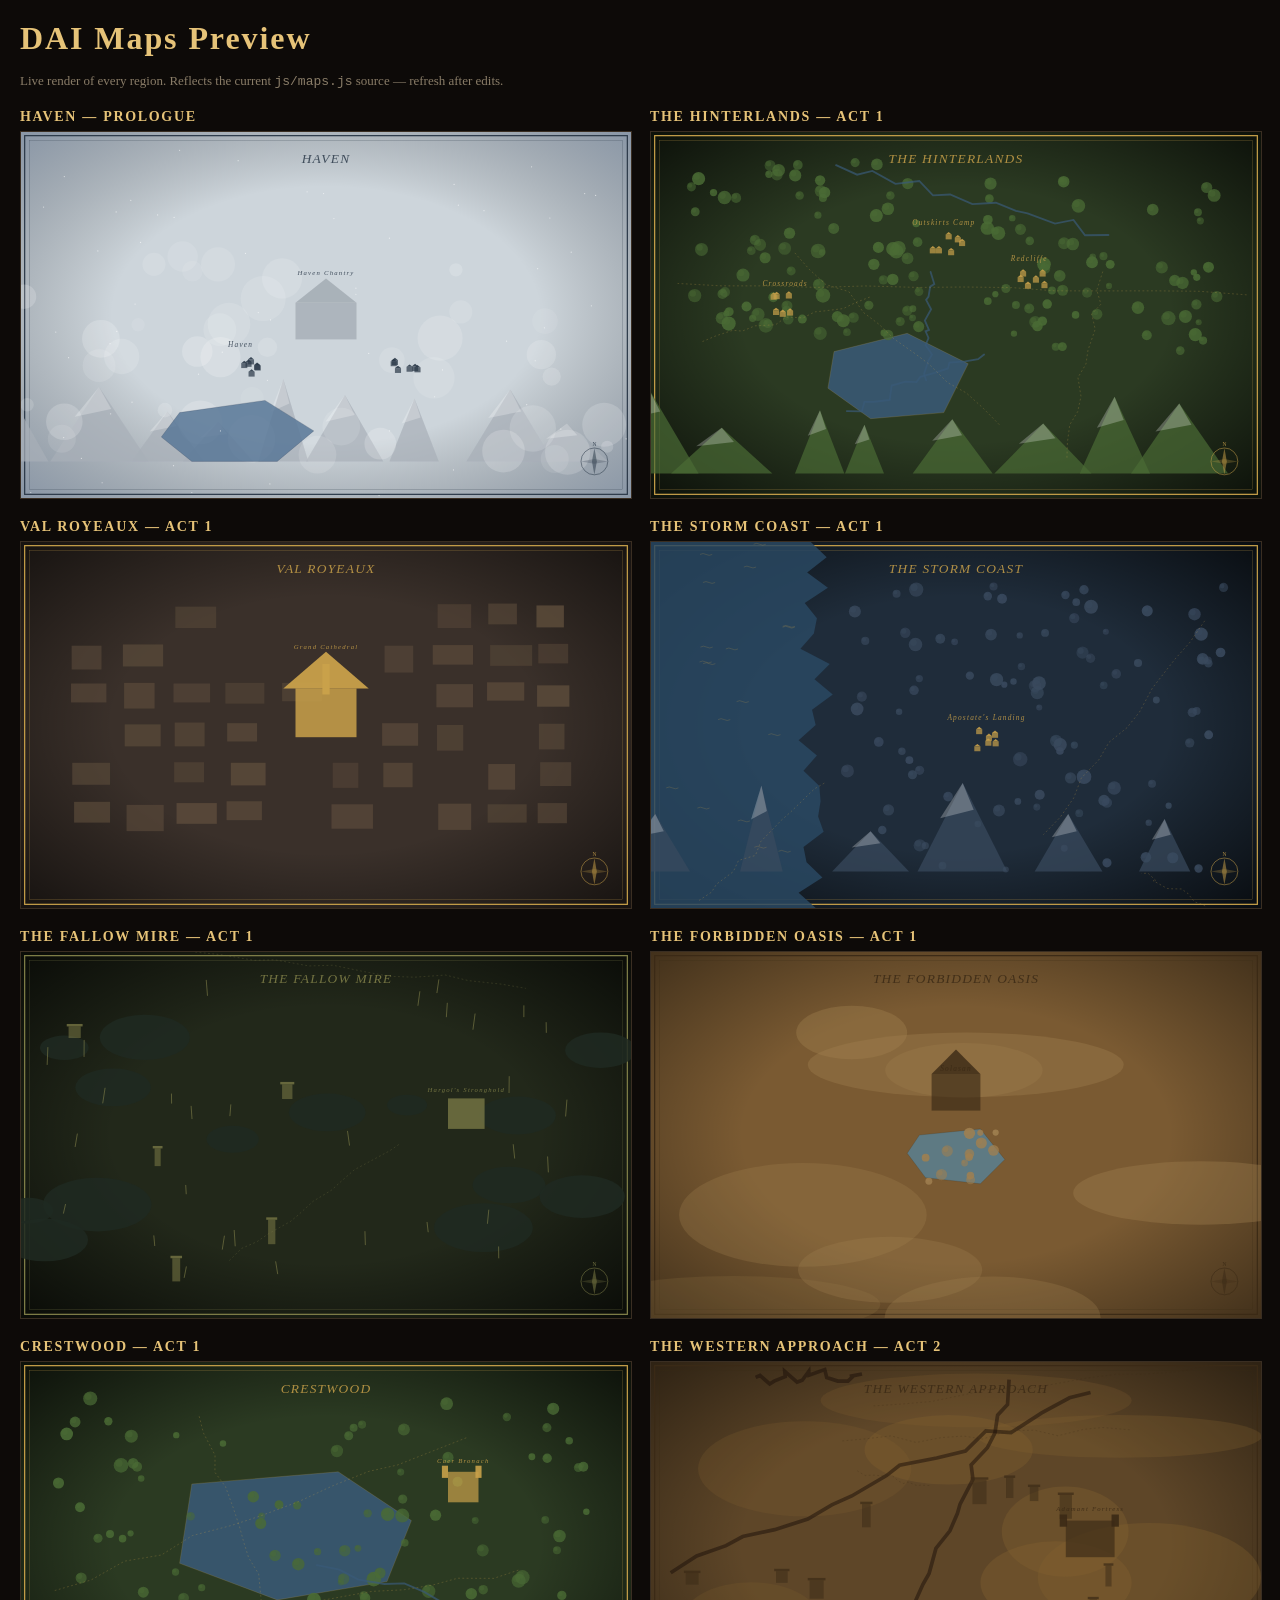
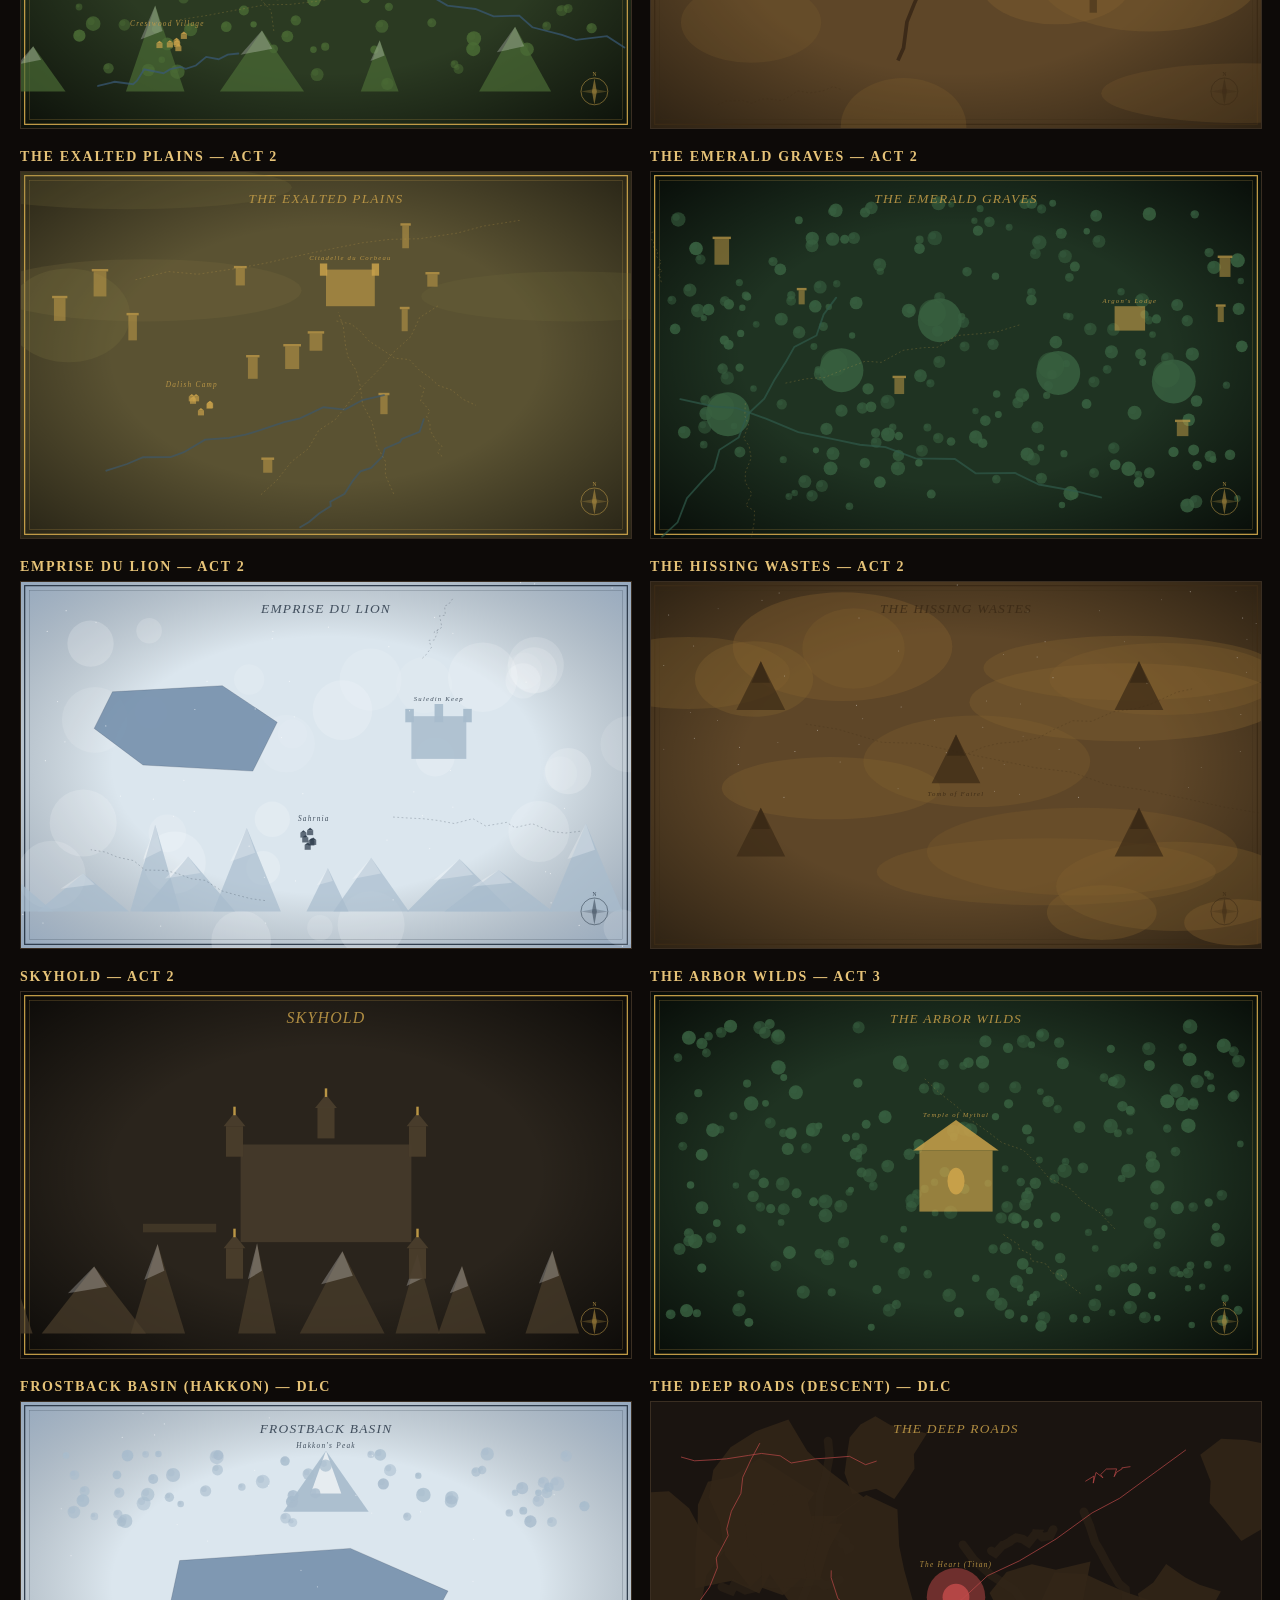
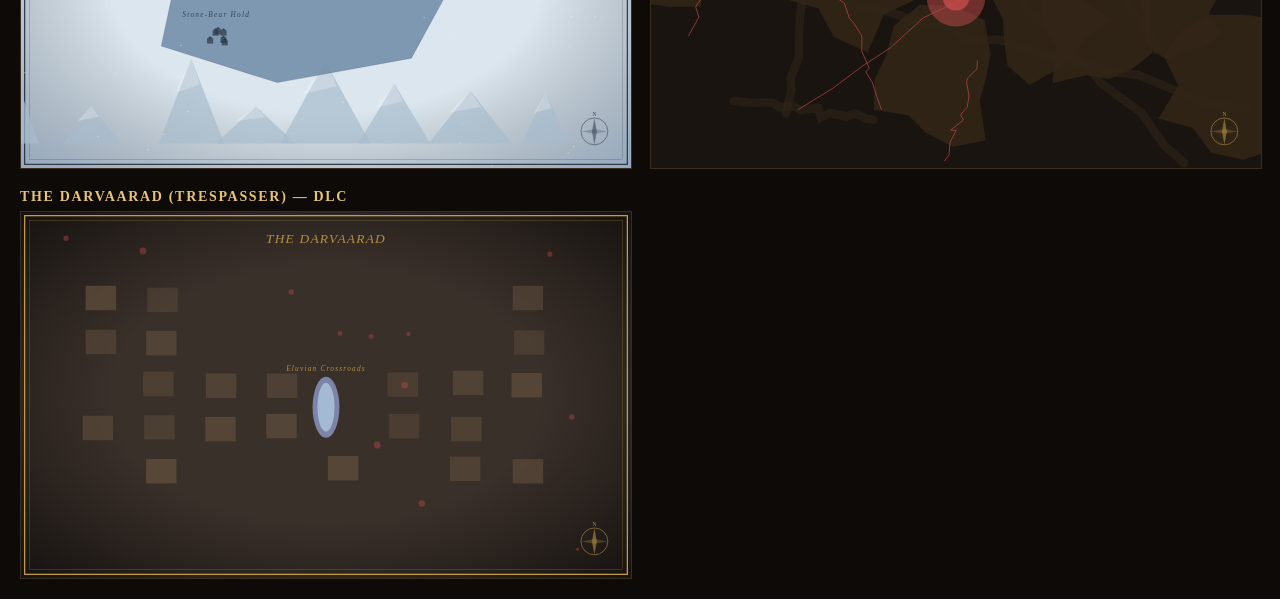
==== commit 06d91699: "Refactor pill rendering, add a11y polish, live-render maps preview - app.js: extract reusable pill-g" ====
--- a/docs/maps-preview.html
+++ b/docs/maps-preview.html
@@ -1,270 +1,60 @@
-<html><head><style>body{background:#0d0a08;color:#ece2cc;font-family:serif;margin:0;padding:20px}h2{color:#e6c378;margin:20px 0 6px}.grid{display:grid;grid-template-columns:1fr 1fr;gap:20px}.cell svg{width:100%;border:1px solid #3a2e22}</style></head><body><h1 style=color:#e6c378>DAI Maps Preview</h1><div class=grid><div class=cell><h2>hinterlands</h2><svg viewBox="0 0 1000 600" xmlns="http://www.w3.org/2000/svg" preserveAspectRatio="xMidYMid meet" class="dai-map-svg">
-      <defs>
-        <radialGradient id="vignette" cx="50%" cy="50%" r="70%">
-          <stop offset="50%" stop-color="rgba(0,0,0,0)"/>
-          <stop offset="100%" stop-color="rgba(0,0,0,0.7)"/>
-        </radialGradient>
-        <pattern id="parch" x="0" y="0" width="20" height="20" patternUnits="userSpaceOnUse">
-          <rect width="20" height="20" fill="#2b3a22"/>
-          <circle cx="3" cy="5" r="0.6" fill="#c9a14a" opacity="0.07"/>
-          <circle cx="14" cy="13" r="0.5" fill="#c9a14a" opacity="0.05"/>
-        </pattern>
-      </defs>
-    
-      <rect x="0" y="0" width="1000" height="600" fill="#2b3a22" />
-      <rect x="0" y="0" width="1000" height="600" fill="url(#vignette)" />
-      <rect x="6" y="6" width="988" height="588" fill="none" stroke="#c9a14a" stroke-width="2" />
-      <rect x="14" y="14" width="972" height="572" fill="none" stroke="#c9a14a" stroke-width="0.6" opacity="0.6" />
-    <path d="M300,360 L420,330 L520,380 L480,460 L360,470 L290,420 Z" fill="#3a5a78" opacity="0.85"/>
-      <path d="M300,360 L420,330 L520,380 L480,460 L360,470 L290,420 Z" fill="none" stroke="#c9a14a" stroke-width="0.8" opacity="0.4"/><circle cx="156.6" cy="286.0" r="8.2" fill="#4a6b35" opacity="0.88"/><circle cx="154.2" cy="283.6" r="4.1" fill="#4a6b35" opacity="0.4"/><circle cx="281.9" cy="268.0" r="11.9" fill="#4a6b35" opacity="0.77"/><circle cx="278.3" cy="264.4" r="5.9" fill="#4a6b35" opacity="0.4"/><circle cx="227.1" cy="165.9" r="9.3" fill="#4a6b35" opacity="0.81"/><circle cx="224.3" cy="163.1" r="4.7" fill="#4a6b35" opacity="0.4"/><circle cx="236.4" cy="71.2" r="10.0" fill="#4a6b35" opacity="0.81"/><circle cx="233.4" cy="68.2" r="5.0" fill="#4a6b35" opacity="0.4"/><circle cx="381.9" cy="329.6" r="5.7" fill="#4a6b35" opacity="0.84"/><circle cx="380.1" cy="327.9" r="2.9" fill="#4a6b35" opacity="0.4"/><circle cx="240.7" cy="54.0" r="8.0" fill="#4a6b35" opacity="0.65"/><circle cx="238.3" cy="51.6" r="4.0" fill="#4a6b35" opacity="0.4"/><circle cx="396.3" cy="241.6" r="9.4" fill="#4a6b35" opacity="0.86"/><circle cx="393.5" cy="238.8" r="4.7" fill="#4a6b35" opacity="0.4"/><circle cx="278.0" cy="96.7" r="9.7" fill="#4a6b35" opacity="0.59"/><circle cx="275.1" cy="93.8" r="4.9" fill="#4a6b35" opacity="0.4"/><circle cx="128.1" cy="294.6" r="7.4" fill="#4a6b35" opacity="0.80"/><circle cx="125.9" cy="292.4" r="3.7" fill="#4a6b35" opacity="0.4"/><circle cx="430.4" cy="236.4" r="8.4" fill="#4a6b35" opacity="0.57"/><circle cx="427.9" cy="233.9" r="4.2" fill="#4a6b35" opacity="0.4"/><circle cx="229.7" cy="227.7" r="7.4" fill="#4a6b35" opacity="0.57"/><circle cx="227.4" cy="225.4" r="3.7" fill="#4a6b35" opacity="0.4"/><circle cx="72.5" cy="130.7" r="7.3" fill="#4a6b35" opacity="0.73"/><circle cx="70.3" cy="128.5" r="3.7" fill="#4a6b35" opacity="0.4"/><circle cx="166.6" cy="305.5" r="5.9" fill="#4a6b35" opacity="0.73"/><circle cx="164.8" cy="303.8" r="2.9" fill="#4a6b35" opacity="0.4"/><circle cx="369.4" cy="137.0" r="10.7" fill="#4a6b35" opacity="0.86"/><circle cx="366.2" cy="133.8" r="5.3" fill="#4a6b35" opacity="0.4"/><circle cx="248.0" cy="306.7" r="7.4" fill="#4a6b35" opacity="0.87"/><circle cx="245.7" cy="304.5" r="3.7" fill="#4a6b35" opacity="0.4"/><circle cx="123.6" cy="297.4" r="5.0" fill="#4a6b35" opacity="0.76"/><circle cx="122.1" cy="295.9" r="2.5" fill="#4a6b35" opacity="0.4"/><circle cx="402.2" cy="195.8" r="11.5" fill="#4a6b35" opacity="0.78"/><circle cx="398.8" cy="192.4" r="5.7" fill="#4a6b35" opacity="0.4"/><circle cx="178.8" cy="185.0" r="9.9" fill="#4a6b35" opacity="0.55"/><circle cx="175.8" cy="182.0" r="5.0" fill="#4a6b35" opacity="0.4"/><circle cx="370.3" cy="53.1" r="9.6" fill="#4a6b35" opacity="0.79"/><circle cx="367.4" cy="50.2" r="4.8" fill="#4a6b35" opacity="0.4"/><circle cx="273.9" cy="195.1" r="12.0" fill="#4a6b35" opacity="0.66"/><circle cx="270.3" cy="191.5" r="6.0" fill="#4a6b35" opacity="0.4"/><circle cx="388.7" cy="332.9" r="8.6" fill="#4a6b35" opacity="0.73"/><circle cx="386.1" cy="330.3" r="4.3" fill="#4a6b35" opacity="0.4"/><circle cx="420.9" cy="84.6" r="9.3" fill="#4a6b35" opacity="0.69"/><circle cx="418.1" cy="81.8" r="4.6" fill="#4a6b35" opacity="0.4"/><circle cx="188.2" cy="317.0" r="11.9" fill="#4a6b35" opacity="0.53"/><circle cx="184.7" cy="313.4" r="5.9" fill="#4a6b35" opacity="0.4"/><circle cx="299.5" cy="158.1" r="9.0" fill="#4a6b35" opacity="0.73"/><circle cx="296.8" cy="155.4" r="4.5" fill="#4a6b35" opacity="0.4"/><circle cx="193.3" cy="69.3" r="6.0" fill="#4a6b35" opacity="0.73"/><circle cx="191.5" cy="67.5" r="3.0" fill="#4a6b35" opacity="0.4"/><circle cx="405.7" cy="190.5" r="11.9" fill="#4a6b35" opacity="0.77"/><circle cx="402.1" cy="186.9" r="6.0" fill="#4a6b35" opacity="0.4"/><circle cx="200.5" cy="270.8" r="8.1" fill="#4a6b35" opacity="0.76"/><circle cx="198.0" cy="268.3" r="4.1" fill="#4a6b35" opacity="0.4"/><circle cx="280.5" cy="197.2" r="5.6" fill="#4a6b35" opacity="0.58"/><circle cx="278.8" cy="195.6" r="2.8" fill="#4a6b35" opacity="0.4"/><circle cx="71.6" cy="268.1" r="10.9" fill="#4a6b35" opacity="0.55"/><circle cx="68.4" cy="264.8" r="5.4" fill="#4a6b35" opacity="0.4"/><circle cx="206.4" cy="69.9" r="9.5" fill="#4a6b35" opacity="0.53"/><circle cx="203.5" cy="67.1" r="4.8" fill="#4a6b35" opacity="0.4"/><circle cx="428.7" cy="304.7" r="5.7" fill="#4a6b35" opacity="0.56"/><circle cx="427.0" cy="303.0" r="2.8" fill="#4a6b35" opacity="0.4"/><circle cx="334.6" cy="50.2" r="7.5" fill="#4a6b35" opacity="0.65"/><circle cx="332.4" cy="48.0" r="3.7" fill="#4a6b35" opacity="0.4"/><circle cx="277.4" cy="330.2" r="10.8" fill="#4a6b35" opacity="0.54"/><circle cx="274.2" cy="326.9" r="5.4" fill="#4a6b35" opacity="0.4"/><circle cx="116.1" cy="305.2" r="10.0" fill="#4a6b35" opacity="0.65"/><circle cx="113.1" cy="302.2" r="5.0" fill="#4a6b35" opacity="0.4"/><circle cx="281.9" cy="108.1" r="6.6" fill="#4a6b35" opacity="0.76"/><circle cx="279.9" cy="106.1" r="3.3" fill="#4a6b35" opacity="0.4"/><circle cx="117.2" cy="265.6" r="8.3" fill="#4a6b35" opacity="0.62"/><circle cx="114.7" cy="263.1" r="4.2" fill="#4a6b35" opacity="0.4"/><circle cx="222.1" cy="292.2" r="7.5" fill="#4a6b35" opacity="0.56"/><circle cx="219.8" cy="290.0" r="3.7" fill="#4a6b35" opacity="0.4"/><circle cx="388.3" cy="125.8" r="10.3" fill="#4a6b35" opacity="0.78"/><circle cx="385.2" cy="122.7" r="5.2" fill="#4a6b35" opacity="0.4"/><circle cx="191.4" cy="314.2" r="7.3" fill="#4a6b35" opacity="0.62"/><circle cx="189.2" cy="312.0" r="3.7" fill="#4a6b35" opacity="0.4"/><circle cx="209.2" cy="62.7" r="10.4" fill="#4a6b35" opacity="0.74"/><circle cx="206.1" cy="59.6" r="5.2" fill="#4a6b35" opacity="0.4"/><circle cx="273.6" cy="136.3" r="5.9" fill="#4a6b35" opacity="0.64"/><circle cx="271.8" cy="134.5" r="3.0" fill="#4a6b35" opacity="0.4"/><circle cx="437.0" cy="180.6" r="7.9" fill="#4a6b35" opacity="0.75"/><circle cx="434.7" cy="178.2" r="3.9" fill="#4a6b35" opacity="0.4"/><circle cx="408.5" cy="310.7" r="7.5" fill="#4a6b35" opacity="0.57"/><circle cx="406.3" cy="308.4" r="3.7" fill="#4a6b35" opacity="0.4"/><circle cx="420.1" cy="292.9" r="8.4" fill="#4a6b35" opacity="0.55"/><circle cx="417.6" cy="290.4" r="4.2" fill="#4a6b35" opacity="0.4"/><circle cx="434.7" cy="150.1" r="6.1" fill="#4a6b35" opacity="0.87"/><circle cx="432.9" cy="148.3" r="3.0" fill="#4a6b35" opacity="0.4"/><circle cx="284.6" cy="99.2" r="9.3" fill="#4a6b35" opacity="0.88"/><circle cx="281.8" cy="96.4" r="4.6" fill="#4a6b35" opacity="0.4"/><circle cx="127.3" cy="314.1" r="11.6" fill="#4a6b35" opacity="0.87"/><circle cx="123.8" cy="310.6" r="5.8" fill="#4a6b35" opacity="0.4"/><circle cx="219.1" cy="190.8" r="10.5" fill="#4a6b35" opacity="0.52"/><circle cx="215.9" cy="187.7" r="5.3" fill="#4a6b35" opacity="0.4"/><circle cx="392.4" cy="104.0" r="7.0" fill="#4a6b35" opacity="0.61"/><circle cx="390.3" cy="101.8" r="3.5" fill="#4a6b35" opacity="0.4"/><circle cx="429.3" cy="289.8" r="5.6" fill="#4a6b35" opacity="0.71"/><circle cx="427.6" cy="288.1" r="2.8" fill="#4a6b35" opacity="0.4"/><circle cx="120.5" cy="107.5" r="11.1" fill="#4a6b35" opacity="0.73"/><circle cx="117.2" cy="104.2" r="5.5" fill="#4a6b35" opacity="0.4"/><circle cx="380.9" cy="242.5" r="7.7" fill="#4a6b35" opacity="0.54"/><circle cx="378.6" cy="240.2" r="3.8" fill="#4a6b35" opacity="0.4"/><circle cx="357.1" cy="284.0" r="7.5" fill="#4a6b35" opacity="0.71"/><circle cx="354.9" cy="281.8" r="3.8" fill="#4a6b35" opacity="0.4"/><circle cx="305.5" cy="302.6" r="9.1" fill="#4a6b35" opacity="0.80"/><circle cx="302.8" cy="299.9" r="4.5" fill="#4a6b35" opacity="0.4"/><circle cx="222.9" cy="285.2" r="9.0" fill="#4a6b35" opacity="0.57"/><circle cx="220.2" cy="282.5" r="4.5" fill="#4a6b35" opacity="0.4"/><circle cx="275.1" cy="250.1" r="9.7" fill="#4a6b35" opacity="0.63"/><circle cx="272.2" cy="247.2" r="4.8" fill="#4a6b35" opacity="0.4"/><circle cx="102.5" cy="99.3" r="6.0" fill="#4a6b35" opacity="0.82"/><circle cx="100.7" cy="97.4" r="3.0" fill="#4a6b35" opacity="0.4"/><circle cx="439.2" cy="261.6" r="7.3" fill="#4a6b35" opacity="0.51"/><circle cx="437.0" cy="259.5" r="3.6" fill="#4a6b35" opacity="0.4"/><circle cx="365.3" cy="216.9" r="9.3" fill="#4a6b35" opacity="0.86"/><circle cx="362.5" cy="214.1" r="4.7" fill="#4a6b35" opacity="0.4"/><circle cx="66.2" cy="89.9" r="7.5" fill="#4a6b35" opacity="0.56"/><circle cx="64.0" cy="87.7" r="3.7" fill="#4a6b35" opacity="0.4"/><circle cx="170.3" cy="176.9" r="8.4" fill="#4a6b35" opacity="0.60"/><circle cx="167.7" cy="174.4" r="4.2" fill="#4a6b35" opacity="0.4"/><circle cx="243.6" cy="104.1" r="7.0" fill="#4a6b35" opacity="0.61"/><circle cx="241.5" cy="102.1" r="3.5" fill="#4a6b35" opacity="0.4"/><circle cx="396.8" cy="191.6" r="11.3" fill="#4a6b35" opacity="0.83"/><circle cx="393.4" cy="188.2" r="5.6" fill="#4a6b35" opacity="0.4"/><circle cx="372.8" cy="189.2" r="9.1" fill="#4a6b35" opacity="0.89"/><circle cx="370.1" cy="186.5" r="4.5" fill="#4a6b35" opacity="0.4"/><circle cx="175.4" cy="299.0" r="10.8" fill="#4a6b35" opacity="0.61"/><circle cx="172.1" cy="295.8" r="5.4" fill="#4a6b35" opacity="0.4"/><circle cx="195.2" cy="54.8" r="9.0" fill="#4a6b35" opacity="0.50"/><circle cx="192.5" cy="52.1" r="4.5" fill="#4a6b35" opacity="0.4"/><circle cx="321.2" cy="328.2" r="6.3" fill="#4a6b35" opacity="0.54"/><circle cx="319.3" cy="326.3" r="3.1" fill="#4a6b35" opacity="0.4"/><circle cx="139.5" cy="108.0" r="8.3" fill="#4a6b35" opacity="0.58"/><circle cx="137.0" cy="105.5" r="4.2" fill="#4a6b35" opacity="0.4"/><circle cx="150.8" cy="234.5" r="10.7" fill="#4a6b35" opacity="0.75"/><circle cx="147.6" cy="231.2" r="5.3" fill="#4a6b35" opacity="0.4"/><circle cx="78.0" cy="76.5" r="10.8" fill="#4a6b35" opacity="0.84"/><circle cx="74.8" cy="73.2" r="5.4" fill="#4a6b35" opacity="0.4"/><circle cx="82.8" cy="192.5" r="10.6" fill="#4a6b35" opacity="0.60"/><circle cx="79.7" cy="189.3" r="5.3" fill="#4a6b35" opacity="0.4"/><circle cx="225.0" cy="306.8" r="8.7" fill="#4a6b35" opacity="0.56"/><circle cx="222.4" cy="304.2" r="4.3" fill="#4a6b35" opacity="0.4"/><circle cx="164.4" cy="194.6" r="7.2" fill="#4a6b35" opacity="0.52"/><circle cx="162.3" cy="192.4" r="3.6" fill="#4a6b35" opacity="0.4"/><circle cx="277.2" cy="79.2" r="8.5" fill="#4a6b35" opacity="0.82"/><circle cx="274.7" cy="76.6" r="4.3" fill="#4a6b35" opacity="0.4"/><circle cx="121.3" cy="262.5" r="8.2" fill="#4a6b35" opacity="0.52"/><circle cx="118.9" cy="260.1" r="4.1" fill="#4a6b35" opacity="0.4"/><circle cx="187.1" cy="206.2" r="9.1" fill="#4a6b35" opacity="0.78"/><circle cx="184.4" cy="203.5" r="4.6" fill="#4a6b35" opacity="0.4"/><circle cx="420.5" cy="207.2" r="9.7" fill="#4a6b35" opacity="0.62"/><circle cx="417.5" cy="204.3" r="4.9" fill="#4a6b35" opacity="0.4"/><circle cx="315.2" cy="309.4" r="10.7" fill="#4a6b35" opacity="0.83"/><circle cx="312.0" cy="306.1" r="5.4" fill="#4a6b35" opacity="0.4"/><circle cx="438.8" cy="319.0" r="9.1" fill="#4a6b35" opacity="0.78"/><circle cx="436.0" cy="316.3" r="4.6" fill="#4a6b35" opacity="0.4"/><circle cx="332.0" cy="304.0" r="8.7" fill="#4a6b35" opacity="0.53"/><circle cx="329.3" cy="301.4" r="4.4" fill="#4a6b35" opacity="0.4"/><circle cx="723.0" cy="213.5" r="9.7" fill="#4a6b35" opacity="0.88"/><circle cx="720.1" cy="210.6" r="4.8" fill="#4a6b35" opacity="0.4"/><circle cx="900.5" cy="145.6" r="5.9" fill="#4a6b35" opacity="0.53"/><circle cx="898.7" cy="143.8" r="2.9" fill="#4a6b35" opacity="0.4"/><circle cx="894.1" cy="282.7" r="8.4" fill="#4a6b35" opacity="0.64"/><circle cx="891.6" cy="280.2" r="4.2" fill="#4a6b35" opacity="0.4"/><circle cx="675.5" cy="80.5" r="6.4" fill="#4a6b35" opacity="0.59"/><circle cx="673.6" cy="78.6" r="3.2" fill="#4a6b35" opacity="0.4"/><circle cx="663.5" cy="352.2" r="6.6" fill="#4a6b35" opacity="0.64"/><circle cx="661.6" cy="350.2" r="3.3" fill="#4a6b35" opacity="0.4"/><circle cx="620.9" cy="178.5" r="7.0" fill="#4a6b35" opacity="0.68"/><circle cx="618.8" cy="176.4" r="3.5" fill="#4a6b35" opacity="0.4"/><circle cx="641.6" cy="310.1" r="7.7" fill="#4a6b35" opacity="0.88"/><circle cx="639.3" cy="307.8" r="3.8" fill="#4a6b35" opacity="0.4"/><circle cx="750.8" cy="252.3" r="5.1" fill="#4a6b35" opacity="0.55"/><circle cx="749.2" cy="250.8" r="2.6" fill="#4a6b35" opacity="0.4"/><circle cx="812.8" cy="333.2" r="8.2" fill="#4a6b35" opacity="0.76"/><circle cx="810.4" cy="330.8" r="4.1" fill="#4a6b35" opacity="0.4"/><circle cx="927.5" cy="269.8" r="9.3" fill="#4a6b35" opacity="0.59"/><circle cx="924.7" cy="267.0" r="4.6" fill="#4a6b35" opacity="0.4"/><circle cx="892.3" cy="332.1" r="10.8" fill="#4a6b35" opacity="0.85"/><circle cx="889.1" cy="328.8" r="5.4" fill="#4a6b35" opacity="0.4"/><circle cx="910.9" cy="91.0" r="9.2" fill="#4a6b35" opacity="0.67"/><circle cx="908.2" cy="88.3" r="4.6" fill="#4a6b35" opacity="0.4"/><circle cx="858.5" cy="243.4" r="9.2" fill="#4a6b35" opacity="0.75"/><circle cx="855.8" cy="240.7" r="4.6" fill="#4a6b35" opacity="0.4"/><circle cx="605.7" cy="159.6" r="9.1" fill="#4a6b35" opacity="0.59"/><circle cx="603.0" cy="156.9" r="4.5" fill="#4a6b35" opacity="0.4"/><circle cx="871.3" cy="247.4" r="10.2" fill="#4a6b35" opacity="0.72"/><circle cx="868.3" cy="244.3" r="5.1" fill="#4a6b35" opacity="0.4"/><circle cx="644.3" cy="217.0" r="11.2" fill="#4a6b35" opacity="0.89"/><circle cx="640.9" cy="213.6" r="5.6" fill="#4a6b35" opacity="0.4"/><circle cx="674.4" cy="351.8" r="7.3" fill="#4a6b35" opacity="0.80"/><circle cx="672.3" cy="349.6" r="3.6" fill="#4a6b35" opacity="0.4"/><circle cx="700.7" cy="121.0" r="11.2" fill="#4a6b35" opacity="0.76"/><circle cx="697.3" cy="117.6" r="5.6" fill="#4a6b35" opacity="0.4"/><circle cx="551.3" cy="157.6" r="11.0" fill="#4a6b35" opacity="0.80"/><circle cx="548.0" cy="154.3" r="5.5" fill="#4a6b35" opacity="0.4"/><circle cx="848.2" cy="305.2" r="11.7" fill="#4a6b35" opacity="0.62"/><circle cx="844.7" cy="301.7" r="5.8" fill="#4a6b35" opacity="0.4"/><circle cx="564.5" cy="265.8" r="5.1" fill="#4a6b35" opacity="0.81"/><circle cx="563.0" cy="264.3" r="2.6" fill="#4a6b35" opacity="0.4"/><circle cx="552.3" cy="143.8" r="7.9" fill="#4a6b35" opacity="0.87"/><circle cx="549.9" cy="141.4" r="4.0" fill="#4a6b35" opacity="0.4"/><circle cx="569.5" cy="165.8" r="11.2" fill="#4a6b35" opacity="0.80"/><circle cx="566.1" cy="162.4" r="5.6" fill="#4a6b35" opacity="0.4"/><circle cx="581.8" cy="256.5" r="7.5" fill="#4a6b35" opacity="0.66"/><circle cx="579.5" cy="254.2" r="3.8" fill="#4a6b35" opacity="0.4"/><circle cx="620.0" cy="289.3" r="8.2" fill="#4a6b35" opacity="0.64"/><circle cx="617.5" cy="286.8" r="4.1" fill="#4a6b35" opacity="0.4"/><circle cx="556.6" cy="84.7" r="10.0" fill="#4a6b35" opacity="0.79"/><circle cx="553.6" cy="81.7" r="5.0" fill="#4a6b35" opacity="0.4"/><circle cx="889.9" cy="230.0" r="5.2" fill="#4a6b35" opacity="0.88"/><circle cx="888.4" cy="228.5" r="2.6" fill="#4a6b35" opacity="0.4"/><circle cx="554.7" cy="109.3" r="7.2" fill="#4a6b35" opacity="0.76"/><circle cx="552.5" cy="107.2" r="3.6" fill="#4a6b35" opacity="0.4"/><circle cx="837.3" cy="222.0" r="10.0" fill="#4a6b35" opacity="0.61"/><circle cx="834.3" cy="219.0" r="5.0" fill="#4a6b35" opacity="0.4"/><circle cx="905.0" cy="341.9" r="6.7" fill="#4a6b35" opacity="0.75"/><circle cx="903.0" cy="339.9" r="3.3" fill="#4a6b35" opacity="0.4"/><circle cx="894.7" cy="238.2" r="5.9" fill="#4a6b35" opacity="0.88"/><circle cx="893.0" cy="236.5" r="2.9" fill="#4a6b35" opacity="0.4"/><circle cx="714.9" cy="263.4" r="8.3" fill="#4a6b35" opacity="0.52"/><circle cx="712.4" cy="260.9" r="4.1" fill="#4a6b35" opacity="0.4"/><circle cx="867.6" cy="358.4" r="7.1" fill="#4a6b35" opacity="0.66"/><circle cx="865.4" cy="356.3" r="3.5" fill="#4a6b35" opacity="0.4"/><circle cx="649.5" cy="282.1" r="7.8" fill="#4a6b35" opacity="0.89"/><circle cx="647.2" cy="279.8" r="3.9" fill="#4a6b35" opacity="0.4"/><circle cx="595.0" cy="330.5" r="5.2" fill="#4a6b35" opacity="0.74"/><circle cx="593.5" cy="329.0" r="2.6" fill="#4a6b35" opacity="0.4"/><circle cx="676.5" cy="81.5" r="9.5" fill="#4a6b35" opacity="0.84"/><circle cx="673.6" cy="78.6" r="4.8" fill="#4a6b35" opacity="0.4"/><circle cx="633.5" cy="318.0" r="8.7" fill="#4a6b35" opacity="0.84"/><circle cx="630.9" cy="315.4" r="4.4" fill="#4a6b35" opacity="0.4"/><circle cx="896.6" cy="131.7" r="6.5" fill="#4a6b35" opacity="0.68"/><circle cx="894.6" cy="129.7" r="3.3" fill="#4a6b35" opacity="0.4"/><circle cx="645.6" cy="223.7" r="9.0" fill="#4a6b35" opacity="0.56"/><circle cx="642.9" cy="221.0" r="4.5" fill="#4a6b35" opacity="0.4"/><circle cx="741.7" cy="203.5" r="6.6" fill="#4a6b35" opacity="0.59"/><circle cx="739.8" cy="201.6" r="3.3" fill="#4a6b35" opacity="0.4"/><circle cx="724.1" cy="204.8" r="5.6" fill="#4a6b35" opacity="0.52"/><circle cx="722.4" cy="203.2" r="2.8" fill="#4a6b35" opacity="0.4"/><circle cx="696.0" cy="299.8" r="6.2" fill="#4a6b35" opacity="0.87"/><circle cx="694.2" cy="298.0" r="3.1" fill="#4a6b35" opacity="0.4"/><circle cx="674.9" cy="259.5" r="9.1" fill="#4a6b35" opacity="0.63"/><circle cx="672.2" cy="256.7" r="4.5" fill="#4a6b35" opacity="0.4"/><circle cx="691.5" cy="183.6" r="10.3" fill="#4a6b35" opacity="0.70"/><circle cx="688.4" cy="180.6" r="5.2" fill="#4a6b35" opacity="0.4"/><circle cx="876.1" cy="302.3" r="10.7" fill="#4a6b35" opacity="0.77"/><circle cx="872.8" cy="299.1" r="5.3" fill="#4a6b35" opacity="0.4"/><circle cx="657.4" cy="259.8" r="6.5" fill="#4a6b35" opacity="0.73"/><circle cx="655.5" cy="257.9" r="3.2" fill="#4a6b35" opacity="0.4"/><circle cx="897.8" cy="312.0" r="5.0" fill="#4a6b35" opacity="0.51"/><circle cx="896.3" cy="310.5" r="2.5" fill="#4a6b35" opacity="0.4"/><circle cx="677.1" cy="182.5" r="9.8" fill="#4a6b35" opacity="0.59"/><circle cx="674.1" cy="179.6" r="4.9" fill="#4a6b35" opacity="0.4"/><circle cx="629.7" cy="311.6" r="9.8" fill="#4a6b35" opacity="0.54"/><circle cx="626.8" cy="308.7" r="4.9" fill="#4a6b35" opacity="0.4"/><circle cx="913.9" cy="221.7" r="9.0" fill="#4a6b35" opacity="0.84"/><circle cx="911.2" cy="219.0" r="4.5" fill="#4a6b35" opacity="0.4"/><circle cx="598.2" cy="283.5" r="6.5" fill="#4a6b35" opacity="0.69"/><circle cx="596.2" cy="281.5" r="3.2" fill="#4a6b35" opacity="0.4"/><circle cx="563.5" cy="162.4" r="6.5" fill="#4a6b35" opacity="0.56"/><circle cx="561.5" cy="160.5" r="3.3" fill="#4a6b35" opacity="0.4"/><circle cx="923.2" cy="103.9" r="10.6" fill="#4a6b35" opacity="0.74"/><circle cx="920.0" cy="100.7" r="5.3" fill="#4a6b35" opacity="0.4"/><circle cx="752.8" cy="217.0" r="7.3" fill="#4a6b35" opacity="0.89"/><circle cx="750.6" cy="214.8" r="3.7" fill="#4a6b35" opacity="0.4"/><circle cx="731.1" cy="298.7" r="8.9" fill="#4a6b35" opacity="0.59"/><circle cx="728.5" cy="296.0" r="4.5" fill="#4a6b35" opacity="0.4"/><circle cx="822.5" cy="127.4" r="9.6" fill="#4a6b35" opacity="0.77"/><circle cx="819.7" cy="124.6" r="4.8" fill="#4a6b35" opacity="0.4"/><circle cx="670.0" cy="235.7" r="9.6" fill="#4a6b35" opacity="0.73"/><circle cx="667.1" cy="232.8" r="4.8" fill="#4a6b35" opacity="0.4"/><circle cx="798.2" cy="287.9" r="10.3" fill="#4a6b35" opacity="0.78"/><circle cx="795.1" cy="284.8" r="5.2" fill="#4a6b35" opacity="0.4"/><circle cx="552.1" cy="277.1" r="6.4" fill="#4a6b35" opacity="0.81"/><circle cx="550.2" cy="275.1" r="3.2" fill="#4a6b35" opacity="0.4"/><circle cx="592.2" cy="141.2" r="5.3" fill="#4a6b35" opacity="0.68"/><circle cx="590.6" cy="139.6" r="2.7" fill="#4a6b35" opacity="0.4"/><polygon points="-91,560 -7,415 78,560" fill="#4a6b35" opacity="0.7"/><polygon points="-49,473 -7,415 15,458" fill="#fff" opacity="0.25"/><polygon points="33,560 116,485 199,560" fill="#4a6b35" opacity="0.7"/><polygon points="74,515 116,485 136,508" fill="#fff" opacity="0.25"/><polygon points="236,560 277,456 317,560" fill="#4a6b35" opacity="0.7"/><polygon points="257,498 277,456 287,487" fill="#fff" opacity="0.25"/><polygon points="318,560 350,480 382,560" fill="#4a6b35" opacity="0.7"/><polygon points="334,512 350,480 358,504" fill="#fff" opacity="0.25"/><polygon points="429,560 494,471 560,560" fill="#4a6b35" opacity="0.7"/><polygon points="461,506 494,471 510,497" fill="#fff" opacity="0.25"/><polygon points="563,560 643,478 722,560" fill="#4a6b35" opacity="0.7"/><polygon points="603,511 643,478 663,502" fill="#fff" opacity="0.25"/><polygon points="703,560 760,434 818,560" fill="#4a6b35" opacity="0.7"/><polygon points="731,485 760,434 775,472" fill="#fff" opacity="0.25"/><polygon points="787,560 866,445 946,560" fill="#4a6b35" opacity="0.7"/><polygon points="827,491 866,445 886,480" fill="#fff" opacity="0.25"/><path d="M546.0788600612432,364.79122303426266 L536.2,372.4 L515.2,375.9 L489.2,377.9 L486.8,387.6 L464.9,395.0 L441.7,401.3 L435.2,410.0 L417.3,409.1 L394.5,415.6 L391.4,439.3 L366.3,442.2 L349.9,442.4 L345.7,457.9 L321.0382692050189,457.52936569042504" fill="none"
-        stroke="#3a5a78" stroke-width="3" opacity="0.7" stroke-linecap="round"/><path d="M303.4074029419571,54.24865842796862 L337.9,70.0 L362.9,63.9 L400.7,85.1 L439.8,80.3 L462.2,103.9 L490.4,102.5 L526.9,118.2 L565.4,116.0 L598.3,129.2 L617.3,133.5 L662.3,150.1 L692.6,144.1 L711.5,169.3 L749.9102926813066,168.8488280866295" fill="none"
-        stroke="#3a5a78" stroke-width="3" opacity="0.7" stroke-linecap="round"/><path d="M458.37396825663745,229.4588186312467 L464.4,249.3 L457.7,253.5 L455.0,269.7 L451.0,275.3 L459.2,290.5 L448.9,309.0 L455.7,324.5 L450.2,326.8 L454.9,337.7 L450.1,349.5 L460.7,364.7 L454.9,374.7 L447.5,396.9 L451.13282511010766,407.0242493413389" fill="none"
-        stroke="#3a5a78" stroke-width="3" opacity="0.7" stroke-linecap="round"/><path d="M358.4868034813553,270.67087730392814 L335.6,279.6 L315.3,289.4 L287.1,293.0 L268.5,294.9 L249.3,304.7 L221.4,303.4 L204.2,316.0 L170.3,317.8 L149.7,326.4 L134.0,325.1 L106.6,334.1 L82.26694166660309,344.42888824269176" fill="none"
-        stroke="#c9a14a" stroke-width="1" stroke-dasharray="3,4" opacity="0.4"/><path d="M681.8665862083435,533.9017453137785 L682.7,508.2 L686.5,479.9 L699.6,458.2 L704.9,433.3 L699.9,402.5 L713.0,380.4 L716.4,357.6 L728.2,323.2 L722.4,298.5 L737.6,282.3 L730.8,259.4 L740.966372191906,227.64426092617214" fill="none"
-        stroke="#c9a14a" stroke-width="1" stroke-dasharray="3,4" opacity="0.4"/><path d="M976.468843407929,266.943220468238 L898.6,261.1 L826.1,260.4 L749.5,260.5 L662.2,260.4 L592.1,255.1 L514.1,254.1 L438.3,254.8 L351.8,252.4 L270.8,254.8 L204.4,252.3 L115.0,252.2 L43.58562803827226,248.26134494505823" fill="none"
-        stroke="#c9a14a" stroke-width="1" stroke-dasharray="3,4" opacity="0.4"/><path d="M570.9995063953102,479.73322151228786 L543.8,452.1 L517.1,427.9 L486.4,410.9 L455.6,380.4 L433.1,363.5 L397.8,338.8 L374.1,315.5 L348.3,295.9 L324.4,261.8 L286.8,250.2 L259.8,225.5 L235.3041658643633,197.59784596972167" fill="none"
-        stroke="#c9a14a" stroke-width="1" stroke-dasharray="3,4" opacity="0.4"/><rect x="223" y="293" width="10" height="8" fill="#c9a14a" opacity="0.7"/><polygon points="223,293 228,289 233,293" fill="#c9a14a" opacity="0.9"/><rect x="201" y="266" width="10" height="8" fill="#c9a14a" opacity="0.7"/><polygon points="201,266 206,262 211,266" fill="#c9a14a" opacity="0.9"/><rect x="196" y="267" width="10" height="8" fill="#c9a14a" opacity="0.7"/><polygon points="196,267 201,263 206,267" fill="#c9a14a" opacity="0.9"/><rect x="200" y="292" width="10" height="8" fill="#c9a14a" opacity="0.7"/><polygon points="200,292 205,288 210,292" fill="#c9a14a" opacity="0.9"/><rect x="221" y="265" width="10" height="8" fill="#c9a14a" opacity="0.7"/><polygon points="221,265 226,261 231,265" fill="#c9a14a" opacity="0.9"/><rect x="211" y="295" width="10" height="8" fill="#c9a14a" opacity="0.7"/><polygon points="211,295 216,291 221,295" fill="#c9a14a" opacity="0.9"/><text x="220" y="252" text-anchor="middle"
-      font-family="'Iowan Old Style', Georgia, serif" font-size="12"
-      fill="#c9a14a" font-style="italic" letter-spacing="2"
-      opacity="0.85">Crossroads</text><rect x="601" y="238" width="10" height="8" fill="#c9a14a" opacity="0.7"/><polygon points="601,238 606,234 611,238" fill="#c9a14a" opacity="0.9"/><rect x="637" y="229" width="10" height="8" fill="#c9a14a" opacity="0.7"/><polygon points="637,229 642,225 647,229" fill="#c9a14a" opacity="0.9"/><rect x="613" y="249" width="10" height="8" fill="#c9a14a" opacity="0.7"/><polygon points="613,249 618,245 623,249" fill="#c9a14a" opacity="0.9"/><rect x="640" y="248" width="10" height="8" fill="#c9a14a" opacity="0.7"/><polygon points="640,248 645,244 650,248" fill="#c9a14a" opacity="0.9"/><rect x="605" y="229" width="10" height="8" fill="#c9a14a" opacity="0.7"/><polygon points="605,229 610,225 615,229" fill="#c9a14a" opacity="0.9"/><rect x="626" y="239" width="10" height="8" fill="#c9a14a" opacity="0.7"/><polygon points="626,239 631,235 636,239" fill="#c9a14a" opacity="0.9"/><text x="620" y="212" text-anchor="middle"
-      font-family="'Iowan Old Style', Georgia, serif" font-size="12"
-      fill="#c9a14a" font-style="italic" letter-spacing="2"
-      opacity="0.85">Redcliffe</text><rect x="483" y="168" width="10" height="8" fill="#c9a14a" opacity="0.7"/><polygon points="483,168 488,164 493,168" fill="#c9a14a" opacity="0.9"/><rect x="487" y="194" width="10" height="8" fill="#c9a14a" opacity="0.7"/><polygon points="487,194 492,190 497,194" fill="#c9a14a" opacity="0.9"/><rect x="498" y="173" width="10" height="8" fill="#c9a14a" opacity="0.7"/><polygon points="498,173 503,169 508,173" fill="#c9a14a" opacity="0.9"/><rect x="505" y="179" width="10" height="8" fill="#c9a14a" opacity="0.7"/><polygon points="505,179 510,175 515,179" fill="#c9a14a" opacity="0.9"/><rect x="457" y="191" width="10" height="8" fill="#c9a14a" opacity="0.7"/><polygon points="457,191 462,187 467,191" fill="#c9a14a" opacity="0.9"/><rect x="467" y="191" width="10" height="8" fill="#c9a14a" opacity="0.7"/><polygon points="467,191 472,187 477,191" fill="#c9a14a" opacity="0.9"/><text x="480" y="152" text-anchor="middle"
-      font-family="'Iowan Old Style', Georgia, serif" font-size="12"
-      fill="#c9a14a" font-style="italic" letter-spacing="2"
-      opacity="0.85">Outskirts Camp</text>
-      <g transform="translate(940,540)" opacity="0.85">
-        <circle r="22" fill="none" stroke="#c9a14a" stroke-width="1" />
-        <path d="M0,-22 L4,0 L0,22 L-4,0 Z" fill="#c9a14a" opacity="0.6"/>
-        <path d="M-22,0 L0,4 L22,0 L0,-4 Z" fill="#c9a14a" opacity="0.3"/>
-        <text x="0" y="-26" text-anchor="middle" font-size="9" fill="#c9a14a" font-family="serif">N</text>
-      </g>
-    <text x="500" y="50" text-anchor="middle"
-      font-family="'Iowan Old Style', Georgia, serif" font-size="22"
-      fill="#c9a14a" font-style="italic" letter-spacing="2"
-      opacity="0.85">THE HINTERLANDS</text></svg></div><div class=cell><h2>storm_coast</h2><svg viewBox="0 0 1000 600" xmlns="http://www.w3.org/2000/svg" preserveAspectRatio="xMidYMid meet" class="dai-map-svg">
-      <defs>
-        <radialGradient id="vignette" cx="50%" cy="50%" r="70%">
-          <stop offset="50%" stop-color="rgba(0,0,0,0)"/>
-          <stop offset="100%" stop-color="rgba(0,0,0,0.7)"/>
-        </radialGradient>
-        <pattern id="parch" x="0" y="0" width="20" height="20" patternUnits="userSpaceOnUse">
-          <rect width="20" height="20" fill="#1f2c3a"/>
-          <circle cx="3" cy="5" r="0.6" fill="#c9a14a" opacity="0.07"/>
-          <circle cx="14" cy="13" r="0.5" fill="#c9a14a" opacity="0.05"/>
-        </pattern>
-      </defs>
-    
-      <rect x="0" y="0" width="1000" height="600" fill="#1f2c3a" />
-      <rect x="0" y="0" width="1000" height="600" fill="url(#vignette)" />
-      <rect x="6" y="6" width="988" height="588" fill="none" stroke="#c9a14a" stroke-width="2" />
-      <rect x="14" y="14" width="972" height="572" fill="none" stroke="#c9a14a" stroke-width="0.6" opacity="0.6" />
-    <path d="M0,0 L262,0 L288,25 L256,50 L290,75 L252,100 L272,125 L267,150 L245,175 L293,200 L268,225 L298,250 L264,275 L270,300 L242,325 L272,350 L250,375 L276,400 L278,425 L274,450 L283,475 L250,500 L255,525 L281,550 L242,575 L270,600 L0,600 Z" fill="#2a4862" opacity="0.85"/><circle cx="742.6" cy="423.6" r="9.2" fill="#3a4a5e" opacity="0.85"/><circle cx="739.9" cy="420.8" r="4.6" fill="#3a4a5e" opacity="0.4"/><circle cx="707.4" cy="181.4" r="10.0" fill="#3a4a5e" opacity="0.50"/><circle cx="704.4" cy="178.5" r="5.0" fill="#3a4a5e" opacity="0.4"/><circle cx="575.5" cy="93.0" r="8.1" fill="#3a4a5e" opacity="0.87"/><circle cx="573.1" cy="90.6" r="4.1" fill="#3a4a5e" opacity="0.4"/><circle cx="891.0" cy="118.3" r="10.2" fill="#3a4a5e" opacity="0.72"/><circle cx="887.9" cy="115.3" r="5.1" fill="#3a4a5e" opacity="0.4"/><circle cx="694.0" cy="332.9" r="5.9" fill="#3a4a5e" opacity="0.66"/><circle cx="692.2" cy="331.2" r="2.9" fill="#3a4a5e" opacity="0.4"/><circle cx="938.6" cy="74.5" r="7.5" fill="#3a4a5e" opacity="0.55"/><circle cx="936.3" cy="72.3" r="3.8" fill="#3a4a5e" opacity="0.4"/><circle cx="431.2" cy="243.2" r="7.8" fill="#3a4a5e" opacity="0.72"/><circle cx="428.8" cy="240.8" r="3.9" fill="#3a4a5e" opacity="0.4"/><circle cx="579.2" cy="233.9" r="5.1" fill="#3a4a5e" opacity="0.87"/><circle cx="577.7" cy="232.4" r="2.5" fill="#3a4a5e" opacity="0.4"/><circle cx="759.3" cy="403.3" r="11.0" fill="#3a4a5e" opacity="0.69"/><circle cx="756.0" cy="400.0" r="5.5" fill="#3a4a5e" opacity="0.4"/><circle cx="709.8" cy="78.2" r="7.7" fill="#3a4a5e" opacity="0.75"/><circle cx="707.5" cy="75.9" r="3.9" fill="#3a4a5e" opacity="0.4"/><circle cx="449.7" cy="497.9" r="5.9" fill="#3a4a5e" opacity="0.63"/><circle cx="447.9" cy="496.1" r="2.9" fill="#3a4a5e" opacity="0.4"/><circle cx="566.5" cy="225.5" r="10.9" fill="#3a4a5e" opacity="0.82"/><circle cx="563.3" cy="222.2" r="5.5" fill="#3a4a5e" opacity="0.4"/><circle cx="440.3" cy="374.2" r="7.6" fill="#3a4a5e" opacity="0.60"/><circle cx="438.0" cy="372.0" r="3.8" fill="#3a4a5e" opacity="0.4"/><circle cx="720.5" cy="190.5" r="7.7" fill="#3a4a5e" opacity="0.51"/><circle cx="718.2" cy="188.2" r="3.8" fill="#3a4a5e" opacity="0.4"/><circle cx="497.7" cy="163.7" r="5.6" fill="#3a4a5e" opacity="0.64"/><circle cx="496.0" cy="162.0" r="2.8" fill="#3a4a5e" opacity="0.4"/><circle cx="670.4" cy="342.6" r="6.2" fill="#3a4a5e" opacity="0.89"/><circle cx="668.5" cy="340.8" r="3.1" fill="#3a4a5e" opacity="0.4"/><circle cx="815.9" cy="460.1" r="5.2" fill="#3a4a5e" opacity="0.69"/><circle cx="814.3" cy="458.6" r="2.6" fill="#3a4a5e" opacity="0.4"/><circle cx="933.7" cy="181.2" r="7.9" fill="#3a4a5e" opacity="0.86"/><circle cx="931.4" cy="178.8" r="3.9" fill="#3a4a5e" opacity="0.4"/><circle cx="379.1" cy="472.0" r="7.0" fill="#3a4a5e" opacity="0.81"/><circle cx="377.0" cy="469.9" r="3.5" fill="#3a4a5e" opacity="0.4"/><circle cx="828.4" cy="258.9" r="5.7" fill="#3a4a5e" opacity="0.82"/><circle cx="826.7" cy="257.2" r="2.9" fill="#3a4a5e" opacity="0.4"/><circle cx="322.0" cy="375.3" r="10.7" fill="#3a4a5e" opacity="0.60"/><circle cx="318.8" cy="372.0" r="5.4" fill="#3a4a5e" opacity="0.4"/><circle cx="664.0" cy="326.0" r="10.0" fill="#3a4a5e" opacity="0.59"/><circle cx="661.0" cy="322.9" r="5.0" fill="#3a4a5e" opacity="0.4"/><circle cx="813.5" cy="112.9" r="9.1" fill="#3a4a5e" opacity="0.89"/><circle cx="810.8" cy="110.2" r="4.5" fill="#3a4a5e" opacity="0.4"/><circle cx="679.4" cy="87.0" r="6.9" fill="#3a4a5e" opacity="0.73"/><circle cx="677.4" cy="84.9" r="3.5" fill="#3a4a5e" opacity="0.4"/><circle cx="477.8" cy="530.6" r="6.3" fill="#3a4a5e" opacity="0.67"/><circle cx="475.9" cy="528.7" r="3.2" fill="#3a4a5e" opacity="0.4"/><circle cx="440.7" cy="497.3" r="10.2" fill="#3a4a5e" opacity="0.54"/><circle cx="437.6" cy="494.2" r="5.1" fill="#3a4a5e" opacity="0.4"/><circle cx="901.9" cy="151.0" r="10.9" fill="#3a4a5e" opacity="0.86"/><circle cx="898.6" cy="147.7" r="5.5" fill="#3a4a5e" opacity="0.4"/><circle cx="646.0" cy="149.0" r="6.5" fill="#3a4a5e" opacity="0.73"/><circle cx="644.1" cy="147.0" r="3.2" fill="#3a4a5e" opacity="0.4"/><circle cx="552.1" cy="88.7" r="7.0" fill="#3a4a5e" opacity="0.80"/><circle cx="550.0" cy="86.6" r="3.5" fill="#3a4a5e" opacity="0.4"/><circle cx="702.0" cy="444.5" r="6.5" fill="#3a4a5e" opacity="0.52"/><circle cx="700.0" cy="442.5" r="3.3" fill="#3a4a5e" opacity="0.4"/><circle cx="687.7" cy="386.8" r="9.3" fill="#3a4a5e" opacity="0.63"/><circle cx="684.9" cy="384.0" r="4.7" fill="#3a4a5e" opacity="0.4"/><circle cx="581.7" cy="536.8" r="5.0" fill="#3a4a5e" opacity="0.60"/><circle cx="580.2" cy="535.3" r="2.5" fill="#3a4a5e" opacity="0.4"/><circle cx="535.7" cy="462.3" r="5.4" fill="#3a4a5e" opacity="0.66"/><circle cx="534.1" cy="460.7" r="2.7" fill="#3a4a5e" opacity="0.4"/><circle cx="557.4" cy="151.7" r="9.6" fill="#3a4a5e" opacity="0.75"/><circle cx="554.5" cy="148.8" r="4.8" fill="#3a4a5e" opacity="0.4"/><circle cx="629.5" cy="235.9" r="10.2" fill="#3a4a5e" opacity="0.51"/><circle cx="626.4" cy="232.8" r="5.1" fill="#3a4a5e" opacity="0.4"/><circle cx="914.2" cy="316.1" r="7.3" fill="#3a4a5e" opacity="0.89"/><circle cx="912.0" cy="313.9" r="3.7" fill="#3a4a5e" opacity="0.4"/><circle cx="693.8" cy="124.7" r="8.5" fill="#3a4a5e" opacity="0.56"/><circle cx="691.3" cy="122.2" r="4.3" fill="#3a4a5e" opacity="0.4"/><circle cx="902.3" cy="193.9" r="5.9" fill="#3a4a5e" opacity="0.77"/><circle cx="900.6" cy="192.2" r="2.9" fill="#3a4a5e" opacity="0.4"/><circle cx="402.6" cy="84.8" r="6.6" fill="#3a4a5e" opacity="0.63"/><circle cx="400.6" cy="82.8" r="3.3" fill="#3a4a5e" opacity="0.4"/><circle cx="855.3" cy="517.7" r="9.1" fill="#3a4a5e" opacity="0.87"/><circle cx="852.5" cy="514.9" r="4.5" fill="#3a4a5e" opacity="0.4"/><circle cx="411.3" cy="342.9" r="6.1" fill="#3a4a5e" opacity="0.70"/><circle cx="409.5" cy="341.1" r="3.0" fill="#3a4a5e" opacity="0.4"/><circle cx="912.9" cy="194.4" r="6.5" fill="#3a4a5e" opacity="0.56"/><circle cx="911.0" cy="192.4" r="3.2" fill="#3a4a5e" opacity="0.4"/><circle cx="887.3" cy="279.3" r="7.6" fill="#3a4a5e" opacity="0.69"/><circle cx="885.0" cy="277.0" r="3.8" fill="#3a4a5e" opacity="0.4"/><circle cx="604.4" cy="153.2" r="5.2" fill="#3a4a5e" opacity="0.67"/><circle cx="602.8" cy="151.6" r="2.6" fill="#3a4a5e" opacity="0.4"/><circle cx="522.7" cy="219.1" r="6.8" fill="#3a4a5e" opacity="0.81"/><circle cx="520.6" cy="217.1" r="3.4" fill="#3a4a5e" opacity="0.4"/><circle cx="745.6" cy="147.1" r="5.0" fill="#3a4a5e" opacity="0.56"/><circle cx="744.1" cy="145.6" r="2.5" fill="#3a4a5e" opacity="0.4"/><circle cx="821.4" cy="396.4" r="6.5" fill="#3a4a5e" opacity="0.64"/><circle cx="819.4" cy="394.4" r="3.3" fill="#3a4a5e" opacity="0.4"/><circle cx="848.6" cy="432.3" r="5.1" fill="#3a4a5e" opacity="0.83"/><circle cx="847.1" cy="430.7" r="2.6" fill="#3a4a5e" opacity="0.4"/><circle cx="894.4" cy="277.0" r="6.6" fill="#3a4a5e" opacity="0.64"/><circle cx="892.4" cy="275.1" r="3.3" fill="#3a4a5e" opacity="0.4"/><circle cx="607.2" cy="204.0" r="6.1" fill="#3a4a5e" opacity="0.54"/><circle cx="605.4" cy="202.2" r="3.1" fill="#3a4a5e" opacity="0.4"/><circle cx="373.4" cy="327.8" r="8.0" fill="#3a4a5e" opacity="0.76"/><circle cx="371.0" cy="325.4" r="4.0" fill="#3a4a5e" opacity="0.4"/><circle cx="897.6" cy="535.3" r="6.9" fill="#3a4a5e" opacity="0.82"/><circle cx="895.5" cy="533.3" r="3.5" fill="#3a4a5e" opacity="0.4"/><circle cx="337.9" cy="273.8" r="10.5" fill="#3a4a5e" opacity="0.84"/><circle cx="334.8" cy="270.6" r="5.3" fill="#3a4a5e" opacity="0.4"/><circle cx="428.6" cy="381.6" r="7.5" fill="#3a4a5e" opacity="0.78"/><circle cx="426.3" cy="379.4" r="3.7" fill="#3a4a5e" opacity="0.4"/><circle cx="913.8" cy="199.0" r="6.9" fill="#3a4a5e" opacity="0.66"/><circle cx="911.7" cy="197.0" r="3.5" fill="#3a4a5e" opacity="0.4"/><circle cx="601.4" cy="425.3" r="5.5" fill="#3a4a5e" opacity="0.81"/><circle cx="599.7" cy="423.6" r="2.8" fill="#3a4a5e" opacity="0.4"/><circle cx="747.5" cy="526.0" r="7.5" fill="#3a4a5e" opacity="0.87"/><circle cx="745.3" cy="523.7" r="3.7" fill="#3a4a5e" opacity="0.4"/><circle cx="811.3" cy="516.9" r="8.7" fill="#3a4a5e" opacity="0.81"/><circle cx="808.7" cy="514.3" r="4.3" fill="#3a4a5e" opacity="0.4"/><circle cx="406.7" cy="278.2" r="5.3" fill="#3a4a5e" opacity="0.73"/><circle cx="405.1" cy="276.6" r="2.7" fill="#3a4a5e" opacity="0.4"/><circle cx="439.8" cy="223.9" r="6.0" fill="#3a4a5e" opacity="0.61"/><circle cx="438.0" cy="222.1" r="3.0" fill="#3a4a5e" opacity="0.4"/><circle cx="677.5" cy="502.0" r="5.6" fill="#3a4a5e" opacity="0.72"/><circle cx="675.8" cy="500.4" r="2.8" fill="#3a4a5e" opacity="0.4"/><circle cx="883.1" cy="329.3" r="7.7" fill="#3a4a5e" opacity="0.59"/><circle cx="880.8" cy="327.0" r="3.8" fill="#3a4a5e" opacity="0.4"/><circle cx="632.5" cy="434.6" r="5.8" fill="#3a4a5e" opacity="0.54"/><circle cx="630.7" cy="432.9" r="2.9" fill="#3a4a5e" opacity="0.4"/><circle cx="637.2" cy="414.4" r="8.3" fill="#3a4a5e" opacity="0.84"/><circle cx="634.7" cy="412.0" r="4.2" fill="#3a4a5e" opacity="0.4"/><circle cx="747.4" cy="427.3" r="8.5" fill="#3a4a5e" opacity="0.61"/><circle cx="744.9" cy="424.7" r="4.2" fill="#3a4a5e" opacity="0.4"/><circle cx="697.1" cy="98.7" r="6.3" fill="#3a4a5e" opacity="0.81"/><circle cx="695.2" cy="96.8" r="3.2" fill="#3a4a5e" opacity="0.4"/><circle cx="334.2" cy="113.9" r="9.9" fill="#3a4a5e" opacity="0.77"/><circle cx="331.2" cy="110.9" r="5.0" fill="#3a4a5e" opacity="0.4"/><circle cx="798.4" cy="198.4" r="6.7" fill="#3a4a5e" opacity="0.82"/><circle cx="796.3" cy="196.4" r="3.4" fill="#3a4a5e" opacity="0.4"/><circle cx="487.0" cy="417.4" r="8.0" fill="#3a4a5e" opacity="0.74"/><circle cx="484.6" cy="415.0" r="4.0" fill="#3a4a5e" opacity="0.4"/><circle cx="670.7" cy="332.5" r="11.0" fill="#3a4a5e" opacity="0.84"/><circle cx="667.4" cy="329.2" r="5.5" fill="#3a4a5e" opacity="0.4"/><circle cx="721.4" cy="106.2" r="11.4" fill="#3a4a5e" opacity="0.82"/><circle cx="718.0" cy="102.8" r="5.7" fill="#3a4a5e" opacity="0.4"/><circle cx="570.4" cy="440.2" r="9.8" fill="#3a4a5e" opacity="0.67"/><circle cx="567.5" cy="437.3" r="4.9" fill="#3a4a5e" opacity="0.4"/><circle cx="904.3" cy="191.6" r="9.6" fill="#3a4a5e" opacity="0.81"/><circle cx="901.4" cy="188.7" r="4.8" fill="#3a4a5e" opacity="0.4"/><circle cx="633.2" cy="247.0" r="10.8" fill="#3a4a5e" opacity="0.66"/><circle cx="630.0" cy="243.7" r="5.4" fill="#3a4a5e" opacity="0.4"/><circle cx="594.2" cy="228.8" r="5.3" fill="#3a4a5e" opacity="0.85"/><circle cx="592.7" cy="227.2" r="2.6" fill="#3a4a5e" opacity="0.4"/><circle cx="389.3" cy="439.2" r="9.3" fill="#3a4a5e" opacity="0.63"/><circle cx="386.5" cy="436.4" r="4.7" fill="#3a4a5e" opacity="0.4"/><circle cx="345.6" cy="253.5" r="8.3" fill="#3a4a5e" opacity="0.60"/><circle cx="343.2" cy="251.0" r="4.1" fill="#3a4a5e" opacity="0.4"/><circle cx="605.3" cy="356.1" r="11.8" fill="#3a4a5e" opacity="0.55"/><circle cx="601.7" cy="352.5" r="5.9" fill="#3a4a5e" opacity="0.4"/><circle cx="636.4" cy="271.3" r="5.0" fill="#3a4a5e" opacity="0.60"/><circle cx="634.9" cy="269.8" r="2.5" fill="#3a4a5e" opacity="0.4"/><circle cx="474.2" cy="158.5" r="8.1" fill="#3a4a5e" opacity="0.73"/><circle cx="471.7" cy="156.0" r="4.1" fill="#3a4a5e" opacity="0.4"/><circle cx="762.7" cy="216.3" r="7.9" fill="#3a4a5e" opacity="0.58"/><circle cx="760.4" cy="214.0" r="3.9" fill="#3a4a5e" opacity="0.4"/><circle cx="434.8" cy="78.0" r="11.7" fill="#3a4a5e" opacity="0.63"/><circle cx="431.3" cy="74.5" r="5.9" fill="#3a4a5e" opacity="0.4"/><circle cx="423.6" cy="357.6" r="6.4" fill="#3a4a5e" opacity="0.89"/><circle cx="421.7" cy="355.6" r="3.2" fill="#3a4a5e" opacity="0.4"/><circle cx="709.9" cy="384.9" r="12.0" fill="#3a4a5e" opacity="0.88"/><circle cx="706.3" cy="381.3" r="6.0" fill="#3a4a5e" opacity="0.4"/><circle cx="433.6" cy="168.1" r="11.1" fill="#3a4a5e" opacity="0.70"/><circle cx="430.3" cy="164.8" r="5.5" fill="#3a4a5e" opacity="0.4"/><circle cx="351.2" cy="162.1" r="6.7" fill="#3a4a5e" opacity="0.65"/><circle cx="349.2" cy="160.1" r="3.4" fill="#3a4a5e" opacity="0.4"/><circle cx="561.5" cy="73.0" r="6.7" fill="#3a4a5e" opacity="0.56"/><circle cx="559.5" cy="70.9" r="3.3" fill="#3a4a5e" opacity="0.4"/><circle cx="416.8" cy="148.8" r="8.5" fill="#3a4a5e" opacity="0.55"/><circle cx="414.3" cy="146.3" r="4.3" fill="#3a4a5e" opacity="0.4"/><circle cx="742.1" cy="234.9" r="6.4" fill="#3a4a5e" opacity="0.52"/><circle cx="740.2" cy="232.9" r="3.2" fill="#3a4a5e" opacity="0.4"/><circle cx="636.1" cy="231.3" r="11.3" fill="#3a4a5e" opacity="0.82"/><circle cx="632.7" cy="227.9" r="5.6" fill="#3a4a5e" opacity="0.4"/><polygon points="-50,540 7,446 64,540" fill="#3a4a5e" opacity="0.7"/><polygon points="-22,483 7,446 21,474" fill="#fff" opacity="0.25"/><polygon points="146,540 181,399 216,540" fill="#3a4a5e" opacity="0.7"/><polygon points="164,455 181,399 190,441" fill="#fff" opacity="0.25"/><polygon points="297,540 360,474 423,540" fill="#3a4a5e" opacity="0.7"/><polygon points="329,501 360,474 376,494" fill="#fff" opacity="0.25"/><polygon points="437,540 511,395 584,540" fill="#3a4a5e" opacity="0.7"/><polygon points="474,453 511,395 529,439" fill="#fff" opacity="0.25"/><polygon points="629,540 684,446 740,540" fill="#3a4a5e" opacity="0.7"/><polygon points="657,484 684,446 698,474" fill="#fff" opacity="0.25"/><polygon points="800,540 842,454 884,540" fill="#3a4a5e" opacity="0.7"/><polygon points="821,488 842,454 852,480" fill="#fff" opacity="0.25"/><path d="M169.4268502178602,500.3690882585943 q5,-3 10,0 t10,0" stroke="#c9a14a" stroke-width="0.8" fill="none" opacity="0.4"/><path d="M80.30747825978324,20.394712267443538 q5,-3 10,0 t10,0" stroke="#c9a14a" stroke-width="0.8" fill="none" opacity="0.4"/><path d="M215.74542281450704,139.65450134128332 q5,-3 10,0 t10,0" stroke="#c9a14a" stroke-width="0.8" fill="none" opacity="0.4"/><path d="M81.10535750165582,172.2471293527633 q5,-3 10,0 t10,0" stroke="#c9a14a" stroke-width="0.8" fill="none" opacity="0.4"/><path d="M24.94852157542482,403.10861952602863 q5,-3 10,0 t10,0" stroke="#c9a14a" stroke-width="0.8" fill="none" opacity="0.4"/><path d="M79.53269593417645,196.64964023977518 q5,-3 10,0 t10,0" stroke="#c9a14a" stroke-width="0.8" fill="none" opacity="0.4"/><path d="M109.95787987485528,291.1234064027667 q5,-3 10,0 t10,0" stroke="#c9a14a" stroke-width="0.8" fill="none" opacity="0.4"/><path d="M142.2180297668092,457.29516902938485 q5,-3 10,0 t10,0" stroke="#c9a14a" stroke-width="0.8" fill="none" opacity="0.4"/><path d="M168.18224434973672,3.7190040573477745 q5,-3 10,0 t10,0" stroke="#c9a14a" stroke-width="0.8" fill="none" opacity="0.4"/><path d="M75.97726507810876,436.2118809018284 q5,-3 10,0 t10,0" stroke="#c9a14a" stroke-width="0.8" fill="none" opacity="0.4"/><path d="M85.14376456150785,66.39803890138865 q5,-3 10,0 t10,0" stroke="#c9a14a" stroke-width="0.8" fill="none" opacity="0.4"/><path d="M209.03018751414493,507.0315491873771 q5,-3 10,0 t10,0" stroke="#c9a14a" stroke-width="0.8" fill="none" opacity="0.4"/><path d="M192.2937279450707,315.82417795434594 q5,-3 10,0 t10,0" stroke="#c9a14a" stroke-width="0.8" fill="none" opacity="0.4"/><path d="M122.64716834761202,175.3171638585627 q5,-3 10,0 t10,0" stroke="#c9a14a" stroke-width="0.8" fill="none" opacity="0.4"/><path d="M85.46733832918108,199.44088691845536 q5,-3 10,0 t10,0" stroke="#c9a14a" stroke-width="0.8" fill="none" opacity="0.4"/><path d="M215.95500456169248,138.25543555431068 q5,-3 10,0 t10,0" stroke="#c9a14a" stroke-width="0.8" fill="none" opacity="0.4"/><path d="M152.21767168259248,41.06451775878668 q5,-3 10,0 t10,0" stroke="#c9a14a" stroke-width="0.8" fill="none" opacity="0.4"/><path d="M140.34556777914986,261.67807965539396 q5,-3 10,0 t10,0" stroke="#c9a14a" stroke-width="0.8" fill="none" opacity="0.4"/><path d="M907.7100357972085,129.23487033694983 L883.5,164.4 L859.2,191.8 L844.9,210.0 L821.8,239.7 L800.7,278.9 L780.2,304.5 L750.8,328.4 L734.0,357.3 L705.5,386.8 L692.9,419.8 L670.7,451.3 L643.2432283181697,479.7494990285486" fill="none"
-        stroke="#c9a14a" stroke-width="1" stroke-dasharray="3,4" opacity="0.4"/><path d="M78.71921872720122,587.6216629520059 L99.4,573.9 L107.2,561.1 L135.0,540.3 L143.5,522.0 L171.2,513.8 L180.1,490.9 L195.5,475.1 L213.7,456.1 L229.2,442.4 L246.3,425.7 L267.9,404.7 L285.50733742304146,394.51756244525313" fill="none"
-        stroke="#c9a14a" stroke-width="1" stroke-dasharray="3,4" opacity="0.4"/><path d="M908.4719133097678,596.6098220553249 L901.5,593.2 L891.1,590.0 L883.5,580.6 L880.0,576.0 L869.5,568.8 L853.1,568.5 L845.9,567.9 L838.5,563.7 L823.2,555.2 L828.3,555.7 L814.8,543.0 L803.9408817421645,543.3167546521872" fill="none"
-        stroke="#c9a14a" stroke-width="1" stroke-dasharray="3,4" opacity="0.4"/><rect x="559" y="313" width="10" height="8" fill="#c9a14a" opacity="0.7"/><polygon points="559,313 564,309 569,313" fill="#c9a14a" opacity="0.9"/><rect x="533" y="307" width="10" height="8" fill="#c9a14a" opacity="0.7"/><polygon points="533,307 538,303 543,307" fill="#c9a14a" opacity="0.9"/><rect x="549" y="318" width="10" height="8" fill="#c9a14a" opacity="0.7"/><polygon points="549,318 554,314 559,318" fill="#c9a14a" opacity="0.9"/><rect x="530" y="335" width="10" height="8" fill="#c9a14a" opacity="0.7"/><polygon points="530,335 535,331 540,335" fill="#c9a14a" opacity="0.9"/><rect x="560" y="327" width="10" height="8" fill="#c9a14a" opacity="0.7"/><polygon points="560,327 565,323 570,327" fill="#c9a14a" opacity="0.9"/><rect x="548" y="326" width="10" height="8" fill="#c9a14a" opacity="0.7"/><polygon points="548,326 553,322 558,326" fill="#c9a14a" opacity="0.9"/><text x="550" y="292" text-anchor="middle"
-      font-family="'Iowan Old Style', Georgia, serif" font-size="12"
-      fill="#c9a14a" font-style="italic" letter-spacing="2"
-      opacity="0.85">Apostate's Landing</text>
-      <g transform="translate(940,540)" opacity="0.85">
-        <circle r="22" fill="none" stroke="#c9a14a" stroke-width="1" />
-        <path d="M0,-22 L4,0 L0,22 L-4,0 Z" fill="#c9a14a" opacity="0.6"/>
-        <path d="M-22,0 L0,4 L22,0 L0,-4 Z" fill="#c9a14a" opacity="0.3"/>
-        <text x="0" y="-26" text-anchor="middle" font-size="9" fill="#c9a14a" font-family="serif">N</text>
-      </g>
-    <text x="500" y="50" text-anchor="middle"
-      font-family="'Iowan Old Style', Georgia, serif" font-size="22"
-      fill="#c9a14a" font-style="italic" letter-spacing="2"
-      opacity="0.85">THE STORM COAST</text></svg></div><div class=cell><h2>emprise_du_lion</h2><svg viewBox="0 0 1000 600" xmlns="http://www.w3.org/2000/svg" preserveAspectRatio="xMidYMid meet" class="dai-map-svg">
-      <defs>
-        <radialGradient id="vignette" cx="50%" cy="50%" r="70%">
-          <stop offset="50%" stop-color="rgba(0,0,0,0)"/>
-          <stop offset="100%" stop-color="rgba(50,80,120,0.4)"/>
-        </radialGradient>
-        <pattern id="parch" x="0" y="0" width="20" height="20" patternUnits="userSpaceOnUse">
-          <rect width="20" height="20" fill="#dbe6ee"/>
-          <circle cx="3" cy="5" r="0.6" fill="#2a3848" opacity="0.07"/>
-          <circle cx="14" cy="13" r="0.5" fill="#2a3848" opacity="0.05"/>
-        </pattern>
-      </defs>
-    
-      <rect x="0" y="0" width="1000" height="600" fill="#dbe6ee" />
-      <rect x="0" y="0" width="1000" height="600" fill="url(#vignette)" />
-      <rect x="6" y="6" width="988" height="588" fill="none" stroke="#2a3848" stroke-width="2" />
-      <rect x="14" y="14" width="972" height="572" fill="none" stroke="#2a3848" stroke-width="0.6" opacity="0.6" />
-    <circle cx="121" cy="226" r="54" fill="#fff" opacity="0.12"/><circle cx="252" cy="460" r="51" fill="#fff" opacity="0.20"/><circle cx="435" cy="265" r="47" fill="#fff" opacity="0.09"/><circle cx="210" cy="80" r="21" fill="#fff" opacity="0.17"/><circle cx="490" cy="567" r="21" fill="#fff" opacity="0.13"/><circle cx="213" cy="214" r="27" fill="#fff" opacity="0.09"/><circle cx="897" cy="310" r="38" fill="#fff" opacity="0.20"/><circle cx="825" cy="146" r="30" fill="#fff" opacity="0.07"/><circle cx="397" cy="469" r="28" fill="#fff" opacity="0.18"/><circle cx="757" cy="156" r="57" fill="#fff" opacity="0.16"/><circle cx="985" cy="567" r="30" fill="#fff" opacity="0.13"/><circle cx="841" cy="145" r="38" fill="#fff" opacity="0.15"/><circle cx="412" cy="389" r="29" fill="#fff" opacity="0.18"/><circle cx="240" cy="412" r="31" fill="#fff" opacity="0.13"/><circle cx="661" cy="169" r="46" fill="#fff" opacity="0.08"/><circle cx="527" cy="210" r="49" fill="#fff" opacity="0.17"/><circle cx="374" cy="160" r="25" fill="#fff" opacity="0.12"/><circle cx="823" cy="162" r="29" fill="#fff" opacity="0.17"/><circle cx="50" cy="480" r="56" fill="#fff" opacity="0.15"/><circle cx="361" cy="588" r="49" fill="#fff" opacity="0.16"/><circle cx="102" cy="395" r="55" fill="#fff" opacity="0.17"/><circle cx="844" cy="136" r="46" fill="#fff" opacity="0.16"/><circle cx="114" cy="101" r="38" fill="#fff" opacity="0.19"/><circle cx="574" cy="562" r="55" fill="#fff" opacity="0.16"/><circle cx="849" cy="409" r="50" fill="#fff" opacity="0.16"/><circle cx="884" cy="314" r="28" fill="#fff" opacity="0.08"/><circle cx="996" cy="266" r="46" fill="#fff" opacity="0.10"/><circle cx="573" cy="160" r="51" fill="#fff" opacity="0.10"/><circle cx="679" cy="287" r="32" fill="#fff" opacity="0.17"/><circle cx="445" cy="249" r="24" fill="#fff" opacity="0.08"/><polygon points="-110,540 -29,470 53,540" fill="#a8bccd" opacity="0.7"/><polygon points="-69,498 -29,470 -8,491" fill="#fff" opacity="0.25"/><polygon points="27,540 102,478 177,540" fill="#a8bccd" opacity="0.7"/><polygon points="65,503 102,478 121,496" fill="#fff" opacity="0.25"/><polygon points="179,540 220,398 261,540" fill="#a8bccd" opacity="0.7"/><polygon points="200,455 220,398 230,440" fill="#fff" opacity="0.25"/><polygon points="198,540 274,450 351,540" fill="#a8bccd" opacity="0.7"/><polygon points="236,486 274,450 294,477" fill="#fff" opacity="0.25"/><polygon points="315,540 370,403 426,540" fill="#a8bccd" opacity="0.7"/><polygon points="343,458 370,403 384,444" fill="#fff" opacity="0.25"/><polygon points="468,540 503,469 537,540" fill="#a8bccd" opacity="0.7"/><polygon points="485,497 503,469 511,490" fill="#fff" opacity="0.25"/><polygon points="512,540 574,452 636,540" fill="#a8bccd" opacity="0.7"/><polygon points="543,487 574,452 590,478" fill="#fff" opacity="0.25"/><polygon points="633,540 719,454 805,540" fill="#a8bccd" opacity="0.7"/><polygon points="676,489 719,454 741,480" fill="#fff" opacity="0.25"/><polygon points="694,540 783,472 872,540" fill="#a8bccd" opacity="0.7"/><polygon points="739,499 783,472 805,493" fill="#fff" opacity="0.25"/><polygon points="866,540 926,396 986,540" fill="#a8bccd" opacity="0.7"/><polygon points="896,454 926,396 941,439" fill="#fff" opacity="0.25"/><path d="M150,180 L330,170 L420,230 L380,310 L200,300 L120,240 Z" fill="#6f8ba8" opacity="0.85"/>
-      <path d="M150,180 L330,170 L420,230 L380,310 L200,300 L120,240 Z" fill="none" stroke="#2a3848" stroke-width="0.8" opacity="0.4"/><rect x="640" y="220" width="90" height="70" fill="#a8bccd" opacity="0.85"/><rect x="630" y="208" width="14" height="22" fill="#a8bccd" opacity="0.95"/><rect x="725" y="208" width="14" height="22" fill="#a8bccd" opacity="0.95"/><rect x="678" y="200" width="14" height="30" fill="#a8bccd" opacity="0.95"/><text x="685" y="195" text-anchor="middle"
-      font-family="'Iowan Old Style', Georgia, serif" font-size="11"
-      fill="#2a3848" font-style="italic" letter-spacing="2"
-      opacity="0.85">Suledin Keep</text><rect x="474" y="423" width="10" height="8" fill="#2a3848" opacity="0.7"/><polygon points="474,423 479,419 484,423" fill="#2a3848" opacity="0.9"/><rect x="465" y="431" width="10" height="8" fill="#2a3848" opacity="0.7"/><polygon points="465,431 470,427 475,431" fill="#2a3848" opacity="0.9"/><rect x="471" y="424" width="10" height="8" fill="#2a3848" opacity="0.7"/><polygon points="471,424 476,420 481,424" fill="#2a3848" opacity="0.9"/><rect x="469" y="407" width="10" height="8" fill="#2a3848" opacity="0.7"/><polygon points="469,407 474,403 479,407" fill="#2a3848" opacity="0.9"/><rect x="458" y="411" width="10" height="8" fill="#2a3848" opacity="0.7"/><polygon points="458,411 463,407 468,411" fill="#2a3848" opacity="0.9"/><rect x="461" y="419" width="10" height="8" fill="#2a3848" opacity="0.7"/><polygon points="461,419 466,415 471,419" fill="#2a3848" opacity="0.9"/><text x="480" y="392" text-anchor="middle"
-      font-family="'Iowan Old Style', Georgia, serif" font-size="12"
-      fill="#2a3848" font-style="italic" letter-spacing="2"
-      opacity="0.85">Sahrnia</text><circle cx="163" cy="351" r="1" fill="#fff" opacity="0.6"/><circle cx="267" cy="325" r="1" fill="#fff" opacity="0.6"/><circle cx="610" cy="521" r="1" fill="#fff" opacity="0.6"/><circle cx="868" cy="478" r="1" fill="#fff" opacity="0.6"/><circle cx="72" cy="262" r="1" fill="#fff" opacity="0.6"/><circle cx="123" cy="66" r="1" fill="#fff" opacity="0.6"/><circle cx="40" cy="293" r="1" fill="#fff" opacity="0.6"/><circle cx="305" cy="163" r="1" fill="#fff" opacity="0.6"/><circle cx="704" cy="309" r="1" fill="#fff" opacity="0.6"/><circle cx="139" cy="236" r="1" fill="#fff" opacity="0.6"/><circle cx="819" cy="1" r="1" fill="#fff" opacity="0.6"/><circle cx="74" cy="47" r="1" fill="#fff" opacity="0.6"/><circle cx="413" cy="81" r="1" fill="#fff" opacity="0.6"/><circle cx="678" cy="58" r="1" fill="#fff" opacity="0.6"/><circle cx="3" cy="545" r="1" fill="#fff" opacity="0.6"/><circle cx="708" cy="84" r="1" fill="#fff" opacity="0.6"/><circle cx="915" cy="563" r="1" fill="#fff" opacity="0.6"/><circle cx="828" cy="164" r="1" fill="#fff" opacity="0.6"/><circle cx="412" cy="93" r="1" fill="#fff" opacity="0.6"/><circle cx="284" cy="376" r="1" fill="#fff" opacity="0.6"/><circle cx="440" cy="163" r="1" fill="#fff" opacity="0.6"/><circle cx="504" cy="74" r="1" fill="#fff" opacity="0.6"/><circle cx="427" cy="255" r="1" fill="#fff" opacity="0.6"/><circle cx="43" cy="81" r="1" fill="#fff" opacity="0.6"/><circle cx="462" cy="347" r="1" fill="#fff" opacity="0.6"/><circle cx="450" cy="490" r="1" fill="#fff" opacity="0.6"/><circle cx="250" cy="384" r="1" fill="#fff" opacity="0.6"/><circle cx="229" cy="564" r="1" fill="#fff" opacity="0.6"/><circle cx="60" cy="196" r="1" fill="#fff" opacity="0.6"/><circle cx="217" cy="356" r="1" fill="#fff" opacity="0.6"/><circle cx="708" cy="369" r="1" fill="#fff" opacity="0.6"/><circle cx="399" cy="484" r="1" fill="#fff" opacity="0.6"/><circle cx="969" cy="10" r="1" fill="#fff" opacity="0.6"/><circle cx="600" cy="423" r="1" fill="#fff" opacity="0.6"/><circle cx="448" cy="221" r="1" fill="#fff" opacity="0.6"/><circle cx="986" cy="597" r="1" fill="#fff" opacity="0.6"/><circle cx="658" cy="383" r="1" fill="#fff" opacity="0.6"/><circle cx="401" cy="559" r="1" fill="#fff" opacity="0.6"/><circle cx="603" cy="106" r="1" fill="#fff" opacity="0.6"/><circle cx="374" cy="433" r="1" fill="#fff" opacity="0.6"/><circle cx="670" cy="437" r="1" fill="#fff" opacity="0.6"/><circle cx="384" cy="208" r="1" fill="#fff" opacity="0.6"/><circle cx="285" cy="209" r="1" fill="#fff" opacity="0.6"/><circle cx="869" cy="526" r="1" fill="#fff" opacity="0.6"/><circle cx="860" cy="475" r="1" fill="#fff" opacity="0.6"/><circle cx="842" cy="3" r="1" fill="#fff" opacity="0.6"/><circle cx="36" cy="559" r="1" fill="#fff" opacity="0.6"/><circle cx="644" cy="344" r="1" fill="#fff" opacity="0.6"/><circle cx="891" cy="371" r="1" fill="#fff" opacity="0.6"/><circle cx="637" cy="211" r="1" fill="#fff" opacity="0.6"/><path d="M609.8805428482592,385.3232065681368 L637.7,387.1 L659.4,388.1 L683.3,390.9 L710.3,396.0 L740.8,388.0 L761.7,399.9 L796.0,394.1 L809.6,402.6 L838.2,396.2 L868.4,408.8 L892.6,411.6 L917.7331845276058,408.4650762844831" fill="none"
-        stroke="#2a3848" stroke-width="1" stroke-dasharray="3,4" opacity="0.4"/><path d="M707.574826432392,27.650455478578806 L700.6,37.1 L694.4,39.3 L695.7,54.6 L686.2,55.3 L690.0,74.3 L676.9,82.7 L684.4,77.9 L677.7,95.1 L668.7,95.6 L672.7,107.3 L664.3,118.9 L658.0101998988539,125.01752553507686" fill="none"
-        stroke="#2a3848" stroke-width="1" stroke-dasharray="3,4" opacity="0.4"/><path d="M399.9943195376545,522.2576200962067 L377.5,519.3 L349.9,512.3 L329.0,506.3 L301.9,489.1 L278.7,486.4 L256.5,477.9 L236.3,472.8 L203.2,472.2 L184.8,456.8 L158.1,451.1 L138.2,442.7 L114.30852417834103,438.88378171250224" fill="none"
-        stroke="#2a3848" stroke-width="1" stroke-dasharray="3,4" opacity="0.4"/>
-      <g transform="translate(940,540)" opacity="0.85">
-        <circle r="22" fill="none" stroke="#2a3848" stroke-width="1" />
-        <path d="M0,-22 L4,0 L0,22 L-4,0 Z" fill="#2a3848" opacity="0.6"/>
-        <path d="M-22,0 L0,4 L22,0 L0,-4 Z" fill="#2a3848" opacity="0.3"/>
-        <text x="0" y="-26" text-anchor="middle" font-size="9" fill="#2a3848" font-family="serif">N</text>
-      </g>
-    <text x="500" y="50" text-anchor="middle"
-      font-family="'Iowan Old Style', Georgia, serif" font-size="22"
-      fill="#2a3848" font-style="italic" letter-spacing="2"
-      opacity="0.85">EMPRISE DU LION</text></svg></div><div class=cell><h2>hissing_wastes</h2><svg viewBox="0 0 1000 600" xmlns="http://www.w3.org/2000/svg" preserveAspectRatio="xMidYMid meet" class="dai-map-svg">
-      <defs>
-        <radialGradient id="vignette" cx="50%" cy="50%" r="70%">
-          <stop offset="50%" stop-color="rgba(0,0,0,0)"/>
-          <stop offset="100%" stop-color="rgba(0,0,0,0.5)"/>
-        </radialGradient>
-        <pattern id="parch" x="0" y="0" width="20" height="20" patternUnits="userSpaceOnUse">
-          <rect width="20" height="20" fill="#5e4628"/>
-          <circle cx="3" cy="5" r="0.6" fill="#3b2a16" opacity="0.07"/>
-          <circle cx="14" cy="13" r="0.5" fill="#3b2a16" opacity="0.05"/>
-        </pattern>
-      </defs>
-    
-      <rect x="0" y="0" width="1000" height="600" fill="#5e4628" />
-      <rect x="0" y="0" width="1000" height="600" fill="url(#vignette)" />
-      <rect x="6" y="6" width="988" height="588" fill="none" stroke="#3b2a16" stroke-width="2" />
-      <rect x="14" y="14" width="972" height="572" fill="none" stroke="#3b2a16" stroke-width="0.6" opacity="0.6" />
-    <ellipse cx="648" cy="475" rx="278" ry="55" fill="#82612f" opacity="0.27"/><ellipse cx="295" cy="338" rx="179" ry="51" fill="#82612f" opacity="0.34"/><ellipse cx="314" cy="106" rx="180" ry="89" fill="#82612f" opacity="0.37"/><ellipse cx="739" cy="542" rx="90" ry="45" fill="#82612f" opacity="0.33"/><ellipse cx="860" cy="499" rx="196" ry="73" fill="#82612f" opacity="0.31"/><ellipse cx="962" cy="558" rx="88" ry="38" fill="#82612f" opacity="0.37"/><ellipse cx="777" cy="197" rx="255" ry="64" fill="#82612f" opacity="0.36"/><ellipse cx="332" cy="109" rx="84" ry="66" fill="#82612f" opacity="0.27"/><ellipse cx="534" cy="294" rx="186" ry="75" fill="#82612f" opacity="0.31"/><ellipse cx="169" cy="159" rx="97" ry="62" fill="#82612f" opacity="0.35"/><ellipse cx="841" cy="159" rx="188" ry="59" fill="#82612f" opacity="0.29"/><ellipse cx="707" cy="442" rx="255" ry="72" fill="#82612f" opacity="0.25"/><ellipse cx="61" cy="149" rx="167" ry="59" fill="#82612f" opacity="0.31"/><ellipse cx="784" cy="141" rx="239" ry="53" fill="#82612f" opacity="0.33"/><polygon points="140,210 180,130 220,210" fill="#3b2a16" opacity="0.7"/><polygon points="165,165 180,130 195,165" fill="#3b2a16" opacity="0.95"/><polygon points="760,210 800,130 840,210" fill="#3b2a16" opacity="0.7"/><polygon points="785,165 800,130 815,165" fill="#3b2a16" opacity="0.95"/><polygon points="140,450 180,370 220,450" fill="#3b2a16" opacity="0.7"/><polygon points="165,405 180,370 195,405" fill="#3b2a16" opacity="0.95"/><polygon points="760,450 800,370 840,450" fill="#3b2a16" opacity="0.7"/><polygon points="785,405 800,370 815,405" fill="#3b2a16" opacity="0.95"/><polygon points="460,330 500,250 540,330" fill="#3b2a16" opacity="0.7"/><polygon points="485,285 500,250 515,285" fill="#3b2a16" opacity="0.95"/><text x="500" y="350" text-anchor="middle"
-      font-family="'Iowan Old Style', Georgia, serif" font-size="11"
-      fill="#3b2a16" font-style="italic" letter-spacing="2"
-      opacity="0.85">Tomb of Fairel</text><circle cx="881" cy="337" r="0.8" fill="#fff" opacity="0.34"/><circle cx="145" cy="271" r="0.8" fill="#fff" opacity="0.67"/><circle cx="618" cy="49" r="0.8" fill="#fff" opacity="0.58"/><circle cx="977" cy="94" r="0.8" fill="#fff" opacity="0.41"/><circle cx="310" cy="295" r="0.8" fill="#fff" opacity="0.51"/><circle cx="182" cy="30" r="0.8" fill="#fff" opacity="0.50"/><circle cx="29" cy="54" r="0.8" fill="#fff" opacity="0.67"/><circle cx="992" cy="68" r="0.8" fill="#fff" opacity="0.43"/><circle cx="902" cy="304" r="0.8" fill="#fff" opacity="0.31"/><circle cx="610" cy="253" r="0.8" fill="#fff" opacity="0.30"/><circle cx="109" cy="227" r="0.8" fill="#fff" opacity="0.37"/><circle cx="341" cy="266" r="0.8" fill="#fff" opacity="0.51"/><circle cx="959" cy="15" r="0.8" fill="#fff" opacity="0.30"/><circle cx="210" cy="18" r="0.8" fill="#fff" opacity="0.64"/><circle cx="544" cy="238" r="0.8" fill="#fff" opacity="0.43"/><circle cx="579" cy="299" r="0.8" fill="#fff" opacity="0.33"/><circle cx="70" cy="105" r="0.8" fill="#fff" opacity="0.55"/><circle cx="646" cy="98" r="0.8" fill="#fff" opacity="0.63"/><circle cx="406" cy="113" r="0.8" fill="#fff" opacity="0.52"/><circle cx="236" cy="278" r="0.8" fill="#fff" opacity="0.71"/><circle cx="337" cy="202" r="0.8" fill="#fff" opacity="0.74"/><circle cx="110" cy="44" r="0.8" fill="#fff" opacity="0.35"/><circle cx="484" cy="280" r="0.8" fill="#fff" opacity="0.56"/><circle cx="801" cy="272" r="0.8" fill="#fff" opacity="0.71"/><circle cx="465" cy="227" r="0.8" fill="#fff" opacity="0.38"/><circle cx="341" cy="59" r="0.8" fill="#fff" opacity="0.58"/><circle cx="776" cy="98" r="0.8" fill="#fff" opacity="0.31"/><circle cx="71" cy="256" r="0.8" fill="#fff" opacity="0.61"/><circle cx="578" cy="119" r="0.8" fill="#fff" opacity="0.36"/><circle cx="813" cy="166" r="0.8" fill="#fff" opacity="0.40"/><circle cx="405" cy="339" r="0.8" fill="#fff" opacity="0.35"/><circle cx="961" cy="124" r="0.8" fill="#fff" opacity="0.64"/><circle cx="563" cy="343" r="0.8" fill="#fff" opacity="0.44"/><circle cx="65" cy="214" r="0.8" fill="#fff" opacity="0.36"/><circle cx="633" cy="123" r="0.8" fill="#fff" opacity="0.59"/><circle cx="916" cy="194" r="0.8" fill="#fff" opacity="0.40"/><circle cx="544" cy="305" r="0.8" fill="#fff" opacity="0.41"/><circle cx="143" cy="299" r="0.8" fill="#fff" opacity="0.69"/><circle cx="884" cy="16" r="0.8" fill="#fff" opacity="0.73"/><circle cx="208" cy="263" r="0.8" fill="#fff" opacity="0.33"/><circle cx="21" cy="137" r="0.8" fill="#fff" opacity="0.52"/><circle cx="966" cy="278" r="0.8" fill="#fff" opacity="0.39"/><circle cx="273" cy="243" r="0.8" fill="#fff" opacity="0.71"/><circle cx="701" cy="353" r="0.8" fill="#fff" opacity="0.77"/><circle cx="659" cy="157" r="0.8" fill="#fff" opacity="0.72"/><circle cx="967" cy="217" r="0.8" fill="#fff" opacity="0.55"/><circle cx="218" cy="353" r="0.8" fill="#fff" opacity="0.76"/><circle cx="604" cy="348" r="0.8" fill="#fff" opacity="0.38"/><circle cx="669" cy="274" r="0.8" fill="#fff" opacity="0.33"/><circle cx="347" cy="224" r="0.8" fill="#fff" opacity="0.43"/><circle cx="735" cy="47" r="0.8" fill="#fff" opacity="0.39"/><circle cx="976" cy="148" r="0.8" fill="#fff" opacity="0.35"/><circle cx="970" cy="59" r="0.8" fill="#fff" opacity="0.75"/><circle cx="837" cy="29" r="0.8" fill="#fff" opacity="0.30"/><circle cx="219" cy="154" r="0.8" fill="#fff" opacity="0.57"/><circle cx="606" cy="200" r="0.8" fill="#fff" opacity="0.37"/><circle cx="410" cy="205" r="0.8" fill="#fff" opacity="0.65"/><circle cx="21" cy="274" r="0.8" fill="#fff" opacity="0.31"/><circle cx="550" cy="195" r="0.8" fill="#fff" opacity="0.39"/><circle cx="502" cy="5" r="0.8" fill="#fff" opacity="0.79"/><path d="M506.67644175700843,286.76508190110326 L544.8,270.6 L569.5,264.5 L602.7,261.8 L635.6,255.4 L658.3,242.7 L691.3,227.4 L722.1,228.4 L757.4,212.9 L798.6,206.7 L819.0,200.5 L862.1,180.6 L886.9438993278891,175.2197604160756" fill="none"
-        stroke="#3b2a16" stroke-width="1" stroke-dasharray="3,4" opacity="0.4"/><path d="M996.4959071949124,378.4878060221672 L940.0,369.1 L877.9,355.4 L805.5,340.8 L745.7,331.5 L689.4,311.6 L629.5,304.4 L555.0,289.2 L496.6,277.3 L438.6,264.5 L379.0,262.9 L305.9,241.3 L250.5012135952711,232.29179894551635" fill="none"
-        stroke="#3b2a16" stroke-width="1" stroke-dasharray="3,4" opacity="0.4"/>
-      <g transform="translate(940,540)" opacity="0.85">
-        <circle r="22" fill="none" stroke="#3b2a16" stroke-width="1" />
-        <path d="M0,-22 L4,0 L0,22 L-4,0 Z" fill="#3b2a16" opacity="0.6"/>
-        <path d="M-22,0 L0,4 L22,0 L0,-4 Z" fill="#3b2a16" opacity="0.3"/>
-        <text x="0" y="-26" text-anchor="middle" font-size="9" fill="#3b2a16" font-family="serif">N</text>
-      </g>
-    <text x="500" y="50" text-anchor="middle"
-      font-family="'Iowan Old Style', Georgia, serif" font-size="22"
-      fill="#3b2a16" font-style="italic" letter-spacing="2"
-      opacity="0.85">THE HISSING WASTES</text></svg></div><div class=cell><h2>frostback_basin</h2><svg viewBox="0 0 1000 600" xmlns="http://www.w3.org/2000/svg" preserveAspectRatio="xMidYMid meet" class="dai-map-svg">
-      <defs>
-        <radialGradient id="vignette" cx="50%" cy="50%" r="70%">
-          <stop offset="50%" stop-color="rgba(0,0,0,0)"/>
-          <stop offset="100%" stop-color="rgba(50,80,120,0.4)"/>
-        </radialGradient>
-        <pattern id="parch" x="0" y="0" width="20" height="20" patternUnits="userSpaceOnUse">
-          <rect width="20" height="20" fill="#dbe6ee"/>
-          <circle cx="3" cy="5" r="0.6" fill="#2a3848" opacity="0.07"/>
-          <circle cx="14" cy="13" r="0.5" fill="#2a3848" opacity="0.05"/>
-        </pattern>
-      </defs>
-    
-      <rect x="0" y="0" width="1000" height="600" fill="#dbe6ee" />
-      <rect x="0" y="0" width="1000" height="600" fill="url(#vignette)" />
-      <rect x="6" y="6" width="988" height="588" fill="none" stroke="#2a3848" stroke-width="2" />
-      <rect x="14" y="14" width="972" height="572" fill="none" stroke="#2a3848" stroke-width="0.6" opacity="0.6" />
-    <polygon points="-55,560 -13,437 29,560" fill="#a8bccd" opacity="0.7"/><polygon points="-34,486 -13,437 -2,474" fill="#fff" opacity="0.25"/><polygon points="70,560 116,498 163,560" fill="#a8bccd" opacity="0.7"/><polygon points="93,523 116,498 128,516" fill="#fff" opacity="0.25"/><polygon points="226,560 279,421 333,560" fill="#a8bccd" opacity="0.7"/><polygon points="253,477 279,421 293,463" fill="#fff" opacity="0.25"/><polygon points="319,560 385,499 450,560" fill="#a8bccd" opacity="0.7"/><polygon points="352,523 385,499 401,517" fill="#fff" opacity="0.25"/><polygon points="425,560 499,425 573,560" fill="#a8bccd" opacity="0.7"/><polygon points="462,479 499,425 518,466" fill="#fff" opacity="0.25"/><polygon points="553,560 612,462 671,560" fill="#a8bccd" opacity="0.7"/><polygon points="582,501 612,462 626,491" fill="#fff" opacity="0.25"/><polygon points="668,560 737,474 805,560" fill="#a8bccd" opacity="0.7"/><polygon points="702,509 737,474 754,500" fill="#fff" opacity="0.25"/><polygon points="821,560 860,477 899,560" fill="#a8bccd" opacity="0.7"/><polygon points="841,510 860,477 870,502" fill="#fff" opacity="0.25"/><path d="M260,260 L540,240 L700,310 L640,420 L420,460 L230,400 Z" fill="#6f8ba8" opacity="0.85"/>
-      <path d="M260,260 L540,240 L700,310 L640,420 L420,460 L230,400 Z" fill="none" stroke="#2a3848" stroke-width="0.8" opacity="0.4"/><polygon points="430,180 500,80 570,180" fill="#a8bccd" opacity="0.9"/><polygon points="475,150 500,80 525,150" fill="#fff" opacity="0.7"/><text x="500" y="75" text-anchor="middle"
-      font-family="'Iowan Old Style', Georgia, serif" font-size="12"
-      fill="#2a3848" font-style="italic" letter-spacing="2"
-      opacity="0.85">Hakkon's Peak</text><rect x="329" y="391" width="10" height="8" fill="#2a3848" opacity="0.7"/><polygon points="329,391 334,387 339,391" fill="#2a3848" opacity="0.9"/><rect x="327" y="387" width="10" height="8" fill="#2a3848" opacity="0.7"/><polygon points="327,387 332,383 337,387" fill="#2a3848" opacity="0.9"/><rect x="318" y="373" width="10" height="8" fill="#2a3848" opacity="0.7"/><polygon points="318,373 323,369 328,373" fill="#2a3848" opacity="0.9"/><rect x="327" y="375" width="10" height="8" fill="#2a3848" opacity="0.7"/><polygon points="327,375 332,371 337,375" fill="#2a3848" opacity="0.9"/><rect x="314" y="375" width="10" height="8" fill="#2a3848" opacity="0.7"/><polygon points="314,375 319,371 324,375" fill="#2a3848" opacity="0.9"/><rect x="305" y="388" width="10" height="8" fill="#2a3848" opacity="0.7"/><polygon points="305,388 310,384 315,388" fill="#2a3848" opacity="0.9"/><text x="320" y="352" text-anchor="middle"
-      font-family="'Iowan Old Style', Georgia, serif" font-size="12"
-      fill="#2a3848" font-style="italic" letter-spacing="2"
-      opacity="0.85">Stone-Bear Hold</text><circle cx="706.2" cy="156.9" r="11.1" fill="#a8bccd" opacity="0.68"/><circle cx="702.9" cy="153.6" r="5.5" fill="#a8bccd" opacity="0.4"/><circle cx="171.1" cy="195.1" r="11.5" fill="#a8bccd" opacity="0.68"/><circle cx="167.7" cy="191.7" r="5.7" fill="#a8bccd" opacity="0.4"/><circle cx="432.8" cy="96.8" r="7.8" fill="#a8bccd" opacity="0.85"/><circle cx="430.5" cy="94.4" r="3.9" fill="#a8bccd" opacity="0.4"/><circle cx="923.6" cy="170.7" r="8.4" fill="#a8bccd" opacity="0.85"/><circle cx="921.0" cy="168.1" r="4.2" fill="#a8bccd" opacity="0.4"/><circle cx="594.0" cy="134.4" r="9.2" fill="#a8bccd" opacity="0.88"/><circle cx="591.2" cy="131.6" r="4.6" fill="#a8bccd" opacity="0.4"/><circle cx="207.7" cy="151.6" r="11.0" fill="#a8bccd" opacity="0.63"/><circle cx="204.4" cy="148.4" r="5.5" fill="#a8bccd" opacity="0.4"/><circle cx="848.2" cy="162.1" r="9.6" fill="#a8bccd" opacity="0.57"/><circle cx="845.3" cy="159.2" r="4.8" fill="#a8bccd" opacity="0.4"/><circle cx="870.3" cy="196.6" r="8.2" fill="#a8bccd" opacity="0.54"/><circle cx="867.8" cy="194.2" r="4.1" fill="#a8bccd" opacity="0.4"/><circle cx="86.7" cy="180.5" r="10.4" fill="#a8bccd" opacity="0.66"/><circle cx="83.6" cy="177.4" r="5.2" fill="#a8bccd" opacity="0.4"/><circle cx="204.2" cy="85.8" r="5.6" fill="#a8bccd" opacity="0.57"/><circle cx="202.5" cy="84.1" r="2.8" fill="#a8bccd" opacity="0.4"/><circle cx="322.1" cy="111.4" r="9.0" fill="#a8bccd" opacity="0.60"/><circle cx="319.4" cy="108.7" r="4.5" fill="#a8bccd" opacity="0.4"/><circle cx="821.6" cy="141.2" r="9.9" fill="#a8bccd" opacity="0.74"/><circle cx="818.6" cy="138.2" r="4.9" fill="#a8bccd" opacity="0.4"/><circle cx="433.7" cy="190.3" r="8.8" fill="#a8bccd" opacity="0.58"/><circle cx="431.1" cy="187.7" r="4.4" fill="#a8bccd" opacity="0.4"/><circle cx="878.9" cy="134.2" r="11.9" fill="#a8bccd" opacity="0.51"/><circle cx="875.3" cy="130.6" r="5.9" fill="#a8bccd" opacity="0.4"/><circle cx="445.3" cy="197.6" r="7.5" fill="#a8bccd" opacity="0.50"/><circle cx="443.0" cy="195.4" r="3.8" fill="#a8bccd" opacity="0.4"/><circle cx="174.6" cy="87.9" r="9.6" fill="#a8bccd" opacity="0.88"/><circle cx="171.7" cy="85.0" r="4.8" fill="#a8bccd" opacity="0.4"/><circle cx="745.9" cy="114.8" r="7.7" fill="#a8bccd" opacity="0.67"/><circle cx="743.6" cy="112.4" r="3.9" fill="#a8bccd" opacity="0.4"/><circle cx="835.1" cy="195.9" r="10.1" fill="#a8bccd" opacity="0.83"/><circle cx="832.0" cy="192.9" r="5.1" fill="#a8bccd" opacity="0.4"/><circle cx="243.2" cy="156.2" r="7.7" fill="#a8bccd" opacity="0.66"/><circle cx="240.8" cy="153.9" r="3.8" fill="#a8bccd" opacity="0.4"/><circle cx="865.2" cy="139.8" r="7.9" fill="#a8bccd" opacity="0.75"/><circle cx="862.8" cy="137.5" r="4.0" fill="#a8bccd" opacity="0.4"/><circle cx="444.2" cy="163.6" r="9.9" fill="#a8bccd" opacity="0.89"/><circle cx="441.2" cy="160.6" r="4.9" fill="#a8bccd" opacity="0.4"/><circle cx="396.4" cy="130.5" r="11.4" fill="#a8bccd" opacity="0.55"/><circle cx="392.9" cy="127.0" r="5.7" fill="#a8bccd" opacity="0.4"/><circle cx="823.4" cy="178.1" r="6.5" fill="#a8bccd" opacity="0.78"/><circle cx="821.5" cy="176.1" r="3.2" fill="#a8bccd" opacity="0.4"/><circle cx="161.1" cy="148.6" r="8.4" fill="#a8bccd" opacity="0.56"/><circle cx="158.6" cy="146.0" r="4.2" fill="#a8bccd" opacity="0.4"/><circle cx="659.6" cy="152.3" r="11.9" fill="#a8bccd" opacity="0.78"/><circle cx="656.0" cy="148.7" r="6.0" fill="#a8bccd" opacity="0.4"/><circle cx="633.1" cy="187.9" r="6.8" fill="#a8bccd" opacity="0.67"/><circle cx="631.1" cy="185.9" r="3.4" fill="#a8bccd" opacity="0.4"/><circle cx="225.3" cy="85.4" r="5.3" fill="#a8bccd" opacity="0.71"/><circle cx="223.7" cy="83.8" r="2.7" fill="#a8bccd" opacity="0.4"/><circle cx="499.4" cy="104.4" r="10.1" fill="#a8bccd" opacity="0.72"/><circle cx="496.3" cy="101.4" r="5.0" fill="#a8bccd" opacity="0.4"/><circle cx="651.3" cy="120.8" r="5.2" fill="#a8bccd" opacity="0.78"/><circle cx="649.8" cy="119.2" r="2.6" fill="#a8bccd" opacity="0.4"/><circle cx="862.1" cy="148.7" r="9.0" fill="#a8bccd" opacity="0.59"/><circle cx="859.4" cy="146.0" r="4.5" fill="#a8bccd" opacity="0.4"/><circle cx="73.9" cy="87.5" r="5.4" fill="#a8bccd" opacity="0.68"/><circle cx="72.2" cy="85.8" r="2.7" fill="#a8bccd" opacity="0.4"/><circle cx="848.2" cy="148.9" r="5.4" fill="#a8bccd" opacity="0.78"/><circle cx="846.6" cy="147.3" r="2.7" fill="#a8bccd" opacity="0.4"/><circle cx="249.3" cy="119.6" r="11.6" fill="#a8bccd" opacity="0.70"/><circle cx="245.8" cy="116.1" r="5.8" fill="#a8bccd" opacity="0.4"/><circle cx="201.0" cy="166.4" r="11.4" fill="#a8bccd" opacity="0.53"/><circle cx="197.6" cy="163.0" r="5.7" fill="#a8bccd" opacity="0.4"/><circle cx="573.6" cy="85.9" r="5.8" fill="#a8bccd" opacity="0.57"/><circle cx="571.8" cy="84.1" r="2.9" fill="#a8bccd" opacity="0.4"/><circle cx="323.4" cy="87.3" r="8.2" fill="#a8bccd" opacity="0.74"/><circle cx="320.9" cy="84.8" r="4.1" fill="#a8bccd" opacity="0.4"/><circle cx="302.6" cy="145.8" r="9.3" fill="#a8bccd" opacity="0.61"/><circle cx="299.8" cy="143.0" r="4.6" fill="#a8bccd" opacity="0.4"/><circle cx="756.0" cy="111.4" r="6.9" fill="#a8bccd" opacity="0.64"/><circle cx="753.9" cy="109.3" r="3.4" fill="#a8bccd" opacity="0.4"/><circle cx="104.3" cy="146.1" r="8.3" fill="#a8bccd" opacity="0.59"/><circle cx="101.8" cy="143.6" r="4.1" fill="#a8bccd" opacity="0.4"/><circle cx="101.5" cy="161.6" r="10.5" fill="#a8bccd" opacity="0.78"/><circle cx="98.4" cy="158.5" r="5.2" fill="#a8bccd" opacity="0.4"/><circle cx="362.0" cy="139.2" r="6.2" fill="#a8bccd" opacity="0.62"/><circle cx="360.2" cy="137.4" r="3.1" fill="#a8bccd" opacity="0.4"/><circle cx="893.7" cy="88.6" r="9.4" fill="#a8bccd" opacity="0.50"/><circle cx="890.8" cy="85.8" r="4.7" fill="#a8bccd" opacity="0.4"/><circle cx="856.3" cy="131.8" r="9.2" fill="#a8bccd" opacity="0.56"/><circle cx="853.6" cy="129.0" r="4.6" fill="#a8bccd" opacity="0.4"/><circle cx="482.5" cy="149.5" r="8.3" fill="#a8bccd" opacity="0.83"/><circle cx="480.0" cy="147.0" r="4.1" fill="#a8bccd" opacity="0.4"/><circle cx="471.0" cy="118.2" r="9.4" fill="#a8bccd" opacity="0.69"/><circle cx="468.2" cy="115.4" r="4.7" fill="#a8bccd" opacity="0.4"/><circle cx="87.6" cy="119.7" r="8.0" fill="#a8bccd" opacity="0.54"/><circle cx="85.2" cy="117.3" r="4.0" fill="#a8bccd" opacity="0.4"/><circle cx="164.5" cy="196.6" r="7.7" fill="#a8bccd" opacity="0.69"/><circle cx="162.2" cy="194.3" r="3.9" fill="#a8bccd" opacity="0.4"/><circle cx="446.0" cy="153.1" r="9.0" fill="#a8bccd" opacity="0.80"/><circle cx="443.3" cy="150.5" r="4.5" fill="#a8bccd" opacity="0.4"/><circle cx="800.5" cy="181.8" r="6.1" fill="#a8bccd" opacity="0.67"/><circle cx="798.7" cy="179.9" r="3.1" fill="#a8bccd" opacity="0.4"/><circle cx="810.0" cy="148.8" r="5.3" fill="#a8bccd" opacity="0.64"/><circle cx="808.4" cy="147.2" r="2.7" fill="#a8bccd" opacity="0.4"/><circle cx="158.8" cy="184.0" r="7.5" fill="#a8bccd" opacity="0.58"/><circle cx="156.6" cy="181.7" r="3.8" fill="#a8bccd" opacity="0.4"/><circle cx="705.1" cy="163.0" r="10.3" fill="#a8bccd" opacity="0.70"/><circle cx="702.0" cy="159.9" r="5.1" fill="#a8bccd" opacity="0.4"/><circle cx="764.3" cy="85.2" r="10.9" fill="#a8bccd" opacity="0.65"/><circle cx="761.0" cy="81.9" r="5.5" fill="#a8bccd" opacity="0.4"/><circle cx="120.2" cy="187.6" r="6.3" fill="#a8bccd" opacity="0.50"/><circle cx="118.3" cy="185.7" r="3.2" fill="#a8bccd" opacity="0.4"/><circle cx="588.9" cy="86.7" r="9.8" fill="#a8bccd" opacity="0.72"/><circle cx="585.9" cy="83.7" r="4.9" fill="#a8bccd" opacity="0.4"/><circle cx="261.7" cy="167.3" r="5.4" fill="#a8bccd" opacity="0.67"/><circle cx="260.1" cy="165.6" r="2.7" fill="#a8bccd" opacity="0.4"/><circle cx="605.1" cy="111.8" r="10.0" fill="#a8bccd" opacity="0.55"/><circle cx="602.1" cy="108.8" r="5.0" fill="#a8bccd" opacity="0.4"/><circle cx="216.7" cy="126.1" r="8.2" fill="#a8bccd" opacity="0.75"/><circle cx="214.2" cy="123.7" r="4.1" fill="#a8bccd" opacity="0.4"/><circle cx="157.3" cy="119.3" r="7.2" fill="#a8bccd" opacity="0.78"/><circle cx="155.2" cy="117.1" r="3.6" fill="#a8bccd" opacity="0.4"/><circle cx="320.8" cy="90.3" r="11.6" fill="#a8bccd" opacity="0.57"/><circle cx="317.3" cy="86.8" r="5.8" fill="#a8bccd" opacity="0.4"/><circle cx="262" cy="399" r="1" fill="#fff" opacity="0.5"/><circle cx="757" cy="510" r="1" fill="#fff" opacity="0.5"/><circle cx="575" cy="182" r="1" fill="#fff" opacity="0.5"/><circle cx="906" cy="565" r="1" fill="#fff" opacity="0.5"/><circle cx="82" cy="252" r="1" fill="#fff" opacity="0.5"/><circle cx="576" cy="88" r="1" fill="#fff" opacity="0.5"/><circle cx="66" cy="175" r="1" fill="#fff" opacity="0.5"/><circle cx="897" cy="575" r="1" fill="#fff" opacity="0.5"/><circle cx="166" cy="58" r="1" fill="#fff" opacity="0.5"/><circle cx="459" cy="276" r="1" fill="#fff" opacity="0.5"/><circle cx="407" cy="26" r="1" fill="#fff" opacity="0.5"/><circle cx="899" cy="401" r="1" fill="#fff" opacity="0.5"/><circle cx="528" cy="492" r="1" fill="#fff" opacity="0.5"/><circle cx="235" cy="36" r="1" fill="#fff" opacity="0.5"/><circle cx="208" cy="570" r="1" fill="#fff" opacity="0.5"/><circle cx="200" cy="19" r="1" fill="#fff" opacity="0.5"/><circle cx="406" cy="137" r="1" fill="#fff" opacity="0.5"/><circle cx="661" cy="353" r="1" fill="#fff" opacity="0.5"/><circle cx="126" cy="548" r="1" fill="#fff" opacity="0.5"/><circle cx="941" cy="352" r="1" fill="#fff" opacity="0.5"/><circle cx="234" cy="545" r="1" fill="#fff" opacity="0.5"/><circle cx="256" cy="201" r="1" fill="#fff" opacity="0.5"/><circle cx="549" cy="153" r="1" fill="#fff" opacity="0.5"/><circle cx="709" cy="385" r="1" fill="#fff" opacity="0.5"/><circle cx="383" cy="112" r="1" fill="#fff" opacity="0.5"/><circle cx="219" cy="54" r="1" fill="#fff" opacity="0.5"/><circle cx="140" cy="337" r="1" fill="#fff" opacity="0.5"/><circle cx="742" cy="225" r="1" fill="#fff" opacity="0.5"/><circle cx="655" cy="180" r="1" fill="#fff" opacity="0.5"/><circle cx="741" cy="294" r="1" fill="#fff" opacity="0.5"/><circle cx="274" cy="507" r="1" fill="#fff" opacity="0.5"/><circle cx="723" cy="528" r="1" fill="#fff" opacity="0.5"/><circle cx="155" cy="445" r="1" fill="#fff" opacity="0.5"/><circle cx="6" cy="444" r="1" fill="#fff" opacity="0.5"/><circle cx="902" cy="352" r="1" fill="#fff" opacity="0.5"/><circle cx="486" cy="303" r="1" fill="#fff" opacity="0.5"/><circle cx="720" cy="559" r="1" fill="#fff" opacity="0.5"/><circle cx="874" cy="152" r="1" fill="#fff" opacity="0.5"/><circle cx="772" cy="596" r="1" fill="#fff" opacity="0.5"/><circle cx="306" cy="228" r="1" fill="#fff" opacity="0.5"/>
-      <g transform="translate(940,540)" opacity="0.85">
-        <circle r="22" fill="none" stroke="#2a3848" stroke-width="1" />
-        <path d="M0,-22 L4,0 L0,22 L-4,0 Z" fill="#2a3848" opacity="0.6"/>
-        <path d="M-22,0 L0,4 L22,0 L0,-4 Z" fill="#2a3848" opacity="0.3"/>
-        <text x="0" y="-26" text-anchor="middle" font-size="9" fill="#2a3848" font-family="serif">N</text>
-      </g>
-    <text x="500" y="50" text-anchor="middle"
-      font-family="'Iowan Old Style', Georgia, serif" font-size="22"
-      fill="#2a3848" font-style="italic" letter-spacing="2"
-      opacity="0.85">FROSTBACK BASIN</text></svg></div><div class=cell><h2>deep_roads</h2><svg viewBox="0 0 1000 600" xmlns="http://www.w3.org/2000/svg" preserveAspectRatio="xMidYMid meet" class="dai-map-svg">
-      <defs>
-        <radialGradient id="vignette" cx="50%" cy="50%" r="70%">
-          <stop offset="50%" stop-color="rgba(0,0,0,0)"/>
-          <stop offset="100%" stop-color="rgba(0,0,0,0.85)"/>
-        </radialGradient>
-        <pattern id="parch" x="0" y="0" width="20" height="20" patternUnits="userSpaceOnUse">
-          <rect width="20" height="20" fill="#1a1410"/>
-          <circle cx="3" cy="5" r="0.6" fill="#c9a14a" opacity="0.07"/>
-          <circle cx="14" cy="13" r="0.5" fill="#c9a14a" opacity="0.05"/>
-        </pattern>
-      </defs>
-    
-      <rect x="0" y="0" width="1000" height="600" fill="#1a1410" />
-      <rect x="0" y="0" width="1000" height="600" fill="url(#vignette)" />
-      <rect x="6" y="6" width="988" height="588" fill="none" stroke="#c9a14a" stroke-width="2" />
-      <rect x="14" y="14" width="972" height="572" fill="none" stroke="#c9a14a" stroke-width="0.6" opacity="0.6" />
-    <rect x="0" y="0" width="1000" height="600" fill="#1a1410"/><path d="M227.9,205.0 L265.7,259.5 L202.3,267.3 L177.5,314.0 L132.6,293.0 L72.6,305.4 L72.9,243.4 L76.3,205.0 L76.9,168.6 L93.3,130.7 L133.8,122.4 L178.4,92.0 L221.2,119.1 L268.1,149.4 Z" fill="#332618" opacity="0.85"/><path d="M817.9,368.2 L821.9,411.4 L787.8,438.0 L751.6,453.5 L713.9,447.8 L658.2,460.9 L663.7,401.1 L642.3,368.2 L640.8,324.2 L661.5,279.6 L712.5,282.2 L747.9,298.9 L777.4,311.4 L820.1,325.8 Z" fill="#332618" opacity="0.85"/><path d="M914.8,345.3 L933.4,379.3 L907.9,401.9 L876.6,406.0 L845.1,422.5 L817.2,402.3 L803.5,373.8 L807.5,345.3 L798.1,314.2 L823.5,296.1 L844.5,265.7 L875.9,287.5 L899.3,299.4 L934.2,310.8 Z" fill="#332618" opacity="0.85"/><path d="M1060.6,129.9 L1054.1,160.6 L1042.9,196.0 L1007.3,204.9 L967.9,227.8 L939.7,193.2 L915.8,165.7 L917.4,129.9 L900.4,86.6 L934.7,60.2 L974.8,62.3 L1004.3,68.1 L1033.6,75.4 L1045.1,103.4 Z" fill="#332618" opacity="0.85"/><path d="M1055.3,465.1 L1022.5,503.0 L1025.6,567.8 L971.4,586.4 L918.6,575.0 L888.2,534.6 L832.1,518.8 L864.3,465.1 L840.5,415.3 L870.5,373.2 L917.1,348.6 L970.3,348.7 L1030.6,356.1 L1067.0,405.7 Z" fill="#332618" opacity="0.85"/><path d="M349.1,156.6 L288.2,201.0 L262.3,239.7 L217.4,250.2 L162.5,303.5 L121.0,250.7 L112.7,196.8 L94.5,156.6 L102.1,111.4 L130.4,74.3 L171.3,48.3 L225.3,28.5 L256.4,80.9 L290.0,111.4 Z" fill="#332618" opacity="0.85"/><path d="M431.0,85.5 L432.0,109.5 L418.4,131.0 L398.8,158.9 L369.1,142.2 L329.7,151.1 L317.3,116.7 L321.4,85.5 L325.7,58.4 L343.4,37.0 L367.9,23.5 L392.9,38.2 L416.6,42.3 L452.4,51.6 Z" fill="#332618" opacity="0.85"/><path d="M754.2,356.3 L710.5,387.9 L692.6,416.0 L664.1,439.7 L620.5,463.9 L584.5,432.3 L578.5,388.4 L577.0,356.3 L555.0,313.0 L582.9,278.5 L624.4,265.8 L663.6,274.8 L720.6,261.5 L708.3,325.9 Z" fill="#332618" opacity="0.85"/><path d="M548.8,455.0 L539.0,488.8 L548.6,555.0 L494.0,565.2 L449.3,540.8 L422.0,513.7 L365.5,504.7 L366.7,455.0 L385.6,414.9 L398.3,366.5 L440.8,332.2 L496.4,334.1 L546.5,357.5 L556.7,412.6 Z" fill="#332618" opacity="0.85"/><path d="M415.2,275.8 L429.4,326.2 L382.1,347.7 L355.4,410.4 L299.7,385.3 L274.5,338.7 L224.3,324.1 L190.7,275.8 L230.5,230.4 L253.5,186.5 L304.4,187.0 L352.9,152.4 L404.0,176.4 L406.9,236.2 Z" fill="#332618" opacity="0.85"/><path d="M293.1,238.1 L285.1,262.6 L277.0,291.8 L245.9,289.7 L216.2,316.6 L181.3,304.3 L181.8,263.3 L158.0,238.1 L155.5,200.2 L188.4,180.8 L215.2,155.2 L254.2,150.0 L265.2,199.2 L314.2,199.5 Z" fill="#332618" opacity="0.85"/><path d="M121.4,243.1 L91.4,283.6 L81.1,335.6 L28.4,335.8 L-12.3,329.1 L-52.4,318.1 L-96.5,293.2 L-85.4,243.1 L-72.0,204.9 L-50.4,170.7 L-14.3,148.7 L29.4,146.5 L62.4,174.1 L80.7,207.8 Z" fill="#332618" opacity="0.85"/><path d="M979.7949916683137,502.4474644102156 L930.9,497.4 L887.9,486.1 L840.9,464.9 L797.7,447.2 L755.8,442.8 L712.7,426.5 L665.0,420.6 L620.2,407.3 L571.3,389.9 L516.6,390.9 L485.2,364.5 L438.2,360.9 L393.2,344.5 L341.6304162237793,336.21853929944336" fill="none" stroke="#332618" stroke-width="14" opacity="0.5" stroke-linecap="round"/><path d="M286.67102800682187,201.12418653443456 L287.6,204.6 L295.8,200.3 L291.6,216.4 L290.3,207.4 L305.2,213.1 L297.8,213.4 L313.9,224.7 L315.2,220.4 L313.9,231.1 L309.8,230.2 L312.9,232.5 L319.3,230.5 L322.2,241.2 L326.63328712806106,238.94390403293073" fill="none" stroke="#332618" stroke-width="14" opacity="0.5" stroke-linecap="round"/><path d="M511.224151821807,233.98784045130014 L529.7,259.0 L558.5,284.7 L596.2,308.9 L617.6,341.0 L646.9,367.5 L671.8,381.1 L694.4,418.6 L724.4,443.8 L737.4,460.3 L768.2,483.7 L803.7,509.2 L824.6,539.1 L842.5,563.8 L874.1002168972045,591.6813551913947" fill="none" stroke="#332618" stroke-width="14" opacity="0.5" stroke-linecap="round"/><path d="M220.8217775914818,510.6514999642968 L230.3,471.6 L228.8,452.0 L242.6,419.9 L242.7,378.3 L244.6,347.4 L248.1,323.5 L263.2,286.4 L258.0,263.2 L271.0,216.2 L275.4,194.1 L276.8,152.4 L285.3,127.8 L292.7,88.1 L290.2070381678641,63.98565927520394" fill="none" stroke="#332618" stroke-width="14" opacity="0.5" stroke-linecap="round"/><path d="M557.9109021928161,243.97907755337656 L564.5,248.0 L576.5,234.7 L578.7,234.4 L590.8,227.8 L588.8,228.0 L598.3,222.5 L609.4,224.8 L618.7,230.8 L630.7,215.8 L625.2,215.6 L637.2,217.8 L641.5,221.5 L654.2,219.4 L659.3337783124298,208.88057076372206" fill="none" stroke="#332618" stroke-width="14" opacity="0.5" stroke-linecap="round"/><path d="M364.8160214070231,520.345189422369 L353.2,519.2 L335.2,510.8 L319.9,515.7 L293.6,509.7 L278.5,516.8 L273.9,501.5 L245.5,504.6 L233.8,498.6 L211.3,500.2 L199.3,492.5 L189.4,492.7 L168.9,493.0 L159.6,492.7 L135.62172721140087,490.2094154153019" fill="none" stroke="#332618" stroke-width="14" opacity="0.5" stroke-linecap="round"/><path d="M309.1244485694915,291.1961863283068 L298.8,297.9 L283.9,300.6 L274.2,293.1 L261.1,294.8 L246.7,296.8 L231.0,296.6 L209.1,297.6 L199.3,298.6 L182.4,294.5 L169.1,304.9 L154.5,308.5 L136.8,299.4 L131.8,309.4 L116.08339683152735,303.2471811398864" fill="none" stroke="#332618" stroke-width="14" opacity="0.5" stroke-linecap="round"/><path d="M828.0082265846431,406.3575176987797 L823.7,390.0 L806.8,370.2 L805.0,360.1 L792.3,348.4 L779.6,330.1 L777.8,306.7 L766.9,297.6 L753.6,275.5 L744.8,260.3 L735.6,242.7 L728.0,230.4 L720.3,206.2 L719.2,202.5 L709.5626695081592,179.9364319536835" fill="none" stroke="#332618" stroke-width="14" opacity="0.5" stroke-linecap="round"/><path d="M49.1292520891875,90.15359692275524 L71.5,96.4 L107.1,94.4 L123.7,93.2 L160.1,87.5 L181.0,84.3 L211.8,88.2 L229.8,100.0 L270.0,93.1 L286.9,92.1 L325.4,89.1 L351.8,102.8 L369.91223925724626,96.79523804225028" fill="none" stroke="#c14a4a" stroke-width="1.6" opacity="0.7"/><path d="M480.8195745572448,588.5870162397623 L488.4,579.1 L490.3,557.7 L500.4,538.3 L491.2,537.9 L512.4,521.2 L507.3,512.9 L518.4,500.2 L521.4,482.0 L517.3,459.1 L519.3,452.3 L534.4,437.3 L535.1705667562783,423.3353010378778" fill="none" stroke="#c14a4a" stroke-width="1.6" opacity="0.7"/><path d="M785.9718832187355,105.97865832969546 L771.9,108.0 L772.3,109.5 L763.3,115.1 L759.2,122.5 L763.3,109.6 L746.4,109.9 L737.1,119.0 L740.9,124.3 L729.5,115.4 L725.0,133.0 L726.1,121.5 L712.1033619623631,130.01430938020349" fill="none" stroke="#c14a4a" stroke-width="1.6" opacity="0.7"/><path d="M295.4847055952996,276.0495265480131 L295.3,287.9 L306.6,322.6 L316.9,329.7 L325.3,354.6 L333.0,363.2 L345.6,383.4 L345.6,408.6 L357.9,436.4 L352.1,442.5 L362.8,459.6 L370.0,482.7 L377.9608625918627,504.3300929479301" fill="none" stroke="#c14a4a" stroke-width="1.6" opacity="0.7"/><path d="M876.9328084308654,78.48050161264837 L830.2,112.5 L768.3,157.8 L723.1,181.8 L664.2,224.4 L603.9,260.4 L551.7,284.8 L509.9,323.6 L446.1,354.0 L393.1,402.4 L345.8,433.5 L298.4,469.1 L240.4701393097639,504.73768268711865" fill="none" stroke="#c14a4a" stroke-width="1.6" opacity="0.7"/><path d="M61.47953006438911,383.500816533342 L78.6,352.6 L73.1,335.6 L96.1,303.4 L108.8,271.7 L107.0,255.9 L126.5,219.1 L124.2,207.9 L131.8,179.0 L147.4,149.9 L150.4,123.5 L164.2,93.9 L178.4711880609393,67.34988796524704" fill="none" stroke="#c14a4a" stroke-width="1.6" opacity="0.7"/><circle cx="500" cy="320" r="48" fill="#c14a4a" opacity="0.5"/><circle cx="500" cy="320" r="22" fill="#c14a4a" opacity="0.85"/><text x="500" y="270" text-anchor="middle"
-      font-family="'Iowan Old Style', Georgia, serif" font-size="12"
-      fill="#c9a14a" font-style="italic" letter-spacing="2"
-      opacity="0.85">The Heart (Titan)</text>
-      <g transform="translate(940,540)" opacity="0.85">
-        <circle r="22" fill="none" stroke="#c9a14a" stroke-width="1" />
-        <path d="M0,-22 L4,0 L0,22 L-4,0 Z" fill="#c9a14a" opacity="0.6"/>
-        <path d="M-22,0 L0,4 L22,0 L0,-4 Z" fill="#c9a14a" opacity="0.3"/>
-        <text x="0" y="-26" text-anchor="middle" font-size="9" fill="#c9a14a" font-family="serif">N</text>
-      </g>
-    <text x="500" y="50" text-anchor="middle"
-      font-family="'Iowan Old Style', Georgia, serif" font-size="22"
-      fill="#c9a14a" font-style="italic" letter-spacing="2"
-      opacity="0.85">THE DEEP ROADS</text></svg></div><div class=cell><h2>skyhold</h2><svg viewBox="0 0 1000 600" xmlns="http://www.w3.org/2000/svg" preserveAspectRatio="xMidYMid meet" class="dai-map-svg">
-      <defs>
-        <radialGradient id="vignette" cx="50%" cy="50%" r="70%">
-          <stop offset="50%" stop-color="rgba(0,0,0,0)"/>
-          <stop offset="100%" stop-color="rgba(0,0,0,0.7)"/>
-        </radialGradient>
-        <pattern id="parch" x="0" y="0" width="20" height="20" patternUnits="userSpaceOnUse">
-          <rect width="20" height="20" fill="#2a241c"/>
-          <circle cx="3" cy="5" r="0.6" fill="#c9a14a" opacity="0.07"/>
-          <circle cx="14" cy="13" r="0.5" fill="#c9a14a" opacity="0.05"/>
-        </pattern>
-      </defs>
-    
-      <rect x="0" y="0" width="1000" height="600" fill="#2a241c" />
-      <rect x="0" y="0" width="1000" height="600" fill="url(#vignette)" />
-      <rect x="6" y="6" width="988" height="588" fill="none" stroke="#c9a14a" stroke-width="2" />
-      <rect x="14" y="14" width="972" height="572" fill="none" stroke="#c9a14a" stroke-width="0.6" opacity="0.6" />
-    <polygon points="-43,560 -12,466 19,560" fill="#4a3e2c" opacity="0.7"/><polygon points="-28,504 -12,466 -4,494" fill="#fff" opacity="0.25"/><polygon points="34,560 120,450 205,560" fill="#4a3e2c" opacity="0.7"/><polygon points="77,494 120,450 141,483" fill="#fff" opacity="0.25"/><polygon points="180,560 224,413 269,560" fill="#4a3e2c" opacity="0.7"/><polygon points="202,472 224,413 235,457" fill="#fff" opacity="0.25"/><polygon points="356,560 387,412 418,560" fill="#4a3e2c" opacity="0.7"/><polygon points="372,471 387,412 395,457" fill="#fff" opacity="0.25"/><polygon points="457,560 527,425 596,560" fill="#4a3e2c" opacity="0.7"/><polygon points="492,479 527,425 544,465" fill="#fff" opacity="0.25"/><polygon points="614,560 650,430 686,560" fill="#4a3e2c" opacity="0.7"/><polygon points="632,482 650,430 659,469" fill="#fff" opacity="0.25"/><polygon points="684,560 723,449 762,560" fill="#4a3e2c" opacity="0.7"/><polygon points="703,494 723,449 733,482" fill="#fff" opacity="0.25"/><polygon points="827,560 871,424 915,560" fill="#4a3e2c" opacity="0.7"/><polygon points="849,478 871,424 882,465" fill="#fff" opacity="0.25"/><rect x="360" y="250" width="280" height="160" fill="#4a3e2c" opacity="0.8"/><rect x="336" y="220" width="28" height="50" fill="#4a3e2c" opacity="0.95"/><polygon points="332,220 350,198 368,220" fill="#4a3e2c" opacity="0.95"/><rect x="348" y="188" width="4" height="14" fill="#c9a14a" opacity="0.9"/><rect x="636" y="220" width="28" height="50" fill="#4a3e2c" opacity="0.95"/><polygon points="632,220 650,198 668,220" fill="#4a3e2c" opacity="0.95"/><rect x="648" y="188" width="4" height="14" fill="#c9a14a" opacity="0.9"/><rect x="336" y="420" width="28" height="50" fill="#4a3e2c" opacity="0.95"/><polygon points="332,420 350,398 368,420" fill="#4a3e2c" opacity="0.95"/><rect x="348" y="388" width="4" height="14" fill="#c9a14a" opacity="0.9"/><rect x="636" y="420" width="28" height="50" fill="#4a3e2c" opacity="0.95"/><polygon points="632,420 650,398 668,420" fill="#4a3e2c" opacity="0.95"/><rect x="648" y="388" width="4" height="14" fill="#c9a14a" opacity="0.9"/><rect x="486" y="190" width="28" height="50" fill="#4a3e2c" opacity="0.95"/><polygon points="482,190 500,168 518,190" fill="#4a3e2c" opacity="0.95"/><rect x="498" y="158" width="4" height="14" fill="#c9a14a" opacity="0.9"/><rect x="200" y="380" width="120" height="14" fill="#4a3e2c" opacity="0.7"/><text x="500" y="50" text-anchor="middle"
-      font-family="'Iowan Old Style', Georgia, serif" font-size="26"
-      fill="#c9a14a" font-style="italic" letter-spacing="2"
-      opacity="0.85">SKYHOLD</text>
-      <g transform="translate(940,540)" opacity="0.85">
-        <circle r="22" fill="none" stroke="#c9a14a" stroke-width="1" />
-        <path d="M0,-22 L4,0 L0,22 L-4,0 Z" fill="#c9a14a" opacity="0.6"/>
-        <path d="M-22,0 L0,4 L22,0 L0,-4 Z" fill="#c9a14a" opacity="0.3"/>
-        <text x="0" y="-26" text-anchor="middle" font-size="9" fill="#c9a14a" font-family="serif">N</text>
-      </g>
-    </svg></div><div class=cell><h2>arbor_wilds</h2><svg viewBox="0 0 1000 600" xmlns="http://www.w3.org/2000/svg" preserveAspectRatio="xMidYMid meet" class="dai-map-svg">
-      <defs>
-        <radialGradient id="vignette" cx="50%" cy="50%" r="70%">
-          <stop offset="50%" stop-color="rgba(0,0,0,0)"/>
-          <stop offset="100%" stop-color="rgba(0,0,0,0.75)"/>
-        </radialGradient>
-        <pattern id="parch" x="0" y="0" width="20" height="20" patternUnits="userSpaceOnUse">
-          <rect width="20" height="20" fill="#1f3322"/>
-          <circle cx="3" cy="5" r="0.6" fill="#c9a14a" opacity="0.07"/>
-          <circle cx="14" cy="13" r="0.5" fill="#c9a14a" opacity="0.05"/>
-        </pattern>
-      </defs>
-    
-      <rect x="0" y="0" width="1000" height="600" fill="#1f3322" />
-      <rect x="0" y="0" width="1000" height="600" fill="url(#vignette)" />
-      <rect x="6" y="6" width="988" height="588" fill="none" stroke="#c9a14a" stroke-width="2" />
-      <rect x="14" y="14" width="972" height="572" fill="none" stroke="#c9a14a" stroke-width="0.6" opacity="0.6" />
-    <circle cx="581.6" cy="420.0" r="10.1" fill="#386040" opacity="0.73"/><circle cx="578.5" cy="417.0" r="5.1" fill="#386040" opacity="0.4"/><circle cx="610.7" cy="80.8" r="10.9" fill="#386040" opacity="0.52"/><circle cx="607.4" cy="77.5" r="5.5" fill="#386040" opacity="0.4"/><circle cx="178.4" cy="58.3" r="10.8" fill="#386040" opacity="0.62"/><circle cx="175.1" cy="55.1" r="5.4" fill="#386040" opacity="0.4"/><circle cx="90.8" cy="99.8" r="7.4" fill="#386040" opacity="0.57"/><circle cx="88.5" cy="97.6" r="3.7" fill="#386040" opacity="0.4"/><circle cx="336.0" cy="265.4" r="10.2" fill="#386040" opacity="0.84"/><circle cx="333.0" cy="262.3" r="5.1" fill="#386040" opacity="0.4"/><circle cx="776.1" cy="451.9" r="6.6" fill="#386040" opacity="0.67"/><circle cx="774.2" cy="449.9" r="3.3" fill="#386040" opacity="0.4"/><circle cx="513.9" cy="323.0" r="8.2" fill="#386040" opacity="0.87"/><circle cx="511.5" cy="320.5" r="4.1" fill="#386040" opacity="0.4"/><circle cx="817.0" cy="120.4" r="9.0" fill="#386040" opacity="0.82"/><circle cx="814.3" cy="117.7" r="4.5" fill="#386040" opacity="0.4"/><circle cx="345.3" cy="257.6" r="9.2" fill="#386040" opacity="0.66"/><circle cx="342.6" cy="254.8" r="4.6" fill="#386040" opacity="0.4"/><circle cx="755.9" cy="525.8" r="5.6" fill="#386040" opacity="0.55"/><circle cx="754.2" cy="524.1" r="2.8" fill="#386040" opacity="0.4"/><circle cx="889.6" cy="180.2" r="7.4" fill="#386040" opacity="0.55"/><circle cx="887.4" cy="178.0" r="3.7" fill="#386040" opacity="0.4"/><circle cx="187.7" cy="182.5" r="5.6" fill="#386040" opacity="0.85"/><circle cx="186.0" cy="180.8" r="2.8" fill="#386040" opacity="0.4"/><circle cx="552.5" cy="313.5" r="5.8" fill="#386040" opacity="0.75"/><circle cx="550.7" cy="311.7" r="2.9" fill="#386040" opacity="0.4"/><circle cx="164.2" cy="182.9" r="11.9" fill="#386040" opacity="0.84"/><circle cx="160.7" cy="179.3" r="5.9" fill="#386040" opacity="0.4"/><circle cx="340.7" cy="273.3" r="5.9" fill="#386040" opacity="0.56"/><circle cx="338.9" cy="271.5" r="3.0" fill="#386040" opacity="0.4"/><circle cx="464.7" cy="311.7" r="6.0" fill="#386040" opacity="0.67"/><circle cx="462.9" cy="309.9" r="3.0" fill="#386040" opacity="0.4"/><circle cx="630.0" cy="313.5" r="9.3" fill="#386040" opacity="0.77"/><circle cx="627.2" cy="310.7" r="4.7" fill="#386040" opacity="0.4"/><circle cx="641.9" cy="70.7" r="10.8" fill="#386040" opacity="0.61"/><circle cx="638.7" cy="67.4" r="5.4" fill="#386040" opacity="0.4"/><circle cx="621.5" cy="509.5" r="5.2" fill="#386040" opacity="0.88"/><circle cx="619.9" cy="508.0" r="2.6" fill="#386040" opacity="0.4"/><circle cx="505.0" cy="525.3" r="8.0" fill="#386040" opacity="0.86"/><circle cx="502.6" cy="522.9" r="4.0" fill="#386040" opacity="0.4"/><circle cx="216.8" cy="231.3" r="7.0" fill="#386040" opacity="0.68"/><circle cx="214.7" cy="229.2" r="3.5" fill="#386040" opacity="0.4"/><circle cx="195.4" cy="214.6" r="9.1" fill="#386040" opacity="0.52"/><circle cx="192.6" cy="211.9" r="4.5" fill="#386040" opacity="0.4"/><circle cx="324.8" cy="328.3" r="5.9" fill="#386040" opacity="0.55"/><circle cx="323.1" cy="326.5" r="2.9" fill="#386040" opacity="0.4"/><circle cx="167.4" cy="335.1" r="9.3" fill="#386040" opacity="0.71"/><circle cx="164.6" cy="332.3" r="4.7" fill="#386040" opacity="0.4"/><circle cx="62.1" cy="395.5" r="8.3" fill="#386040" opacity="0.73"/><circle cx="59.6" cy="393.0" r="4.2" fill="#386040" opacity="0.4"/><circle cx="139.1" cy="317.2" r="5.4" fill="#386040" opacity="0.54"/><circle cx="137.5" cy="315.5" r="2.7" fill="#386040" opacity="0.4"/><circle cx="331.2" cy="445.4" r="6.8" fill="#386040" opacity="0.79"/><circle cx="329.2" cy="443.4" r="3.4" fill="#386040" opacity="0.4"/><circle cx="101.5" cy="226.4" r="11.2" fill="#386040" opacity="0.89"/><circle cx="98.1" cy="223.1" r="5.6" fill="#386040" opacity="0.4"/><circle cx="266.5" cy="343.9" r="7.3" fill="#386040" opacity="0.85"/><circle cx="264.3" cy="341.7" r="3.6" fill="#386040" opacity="0.4"/><circle cx="583.7" cy="352.2" r="9.5" fill="#386040" opacity="0.58"/><circle cx="580.8" cy="349.3" r="4.8" fill="#386040" opacity="0.4"/><circle cx="620.4" cy="456.9" r="5.9" fill="#386040" opacity="0.81"/><circle cx="618.6" cy="455.1" r="3.0" fill="#386040" opacity="0.4"/><circle cx="717.1" cy="394.2" r="5.9" fill="#386040" opacity="0.53"/><circle cx="715.3" cy="392.5" r="2.9" fill="#386040" opacity="0.4"/><circle cx="858.3" cy="457.8" r="8.8" fill="#386040" opacity="0.54"/><circle cx="855.7" cy="455.2" r="4.4" fill="#386040" opacity="0.4"/><circle cx="829.6" cy="415.0" r="6.2" fill="#386040" opacity="0.61"/><circle cx="827.8" cy="413.2" r="3.1" fill="#386040" opacity="0.4"/><circle cx="44.2" cy="107.6" r="7.0" fill="#386040" opacity="0.59"/><circle cx="42.1" cy="105.5" r="3.5" fill="#386040" opacity="0.4"/><circle cx="821.6" cy="456.2" r="6.5" fill="#386040" opacity="0.58"/><circle cx="819.7" cy="454.2" r="3.2" fill="#386040" opacity="0.4"/><circle cx="825.2" cy="350.8" r="6.7" fill="#386040" opacity="0.63"/><circle cx="823.2" cy="348.7" r="3.4" fill="#386040" opacity="0.4"/><circle cx="388.1" cy="285.3" r="10.5" fill="#386040" opacity="0.69"/><circle cx="384.9" cy="282.2" r="5.2" fill="#386040" opacity="0.4"/><circle cx="643.9" cy="534.2" r="11.0" fill="#386040" opacity="0.56"/><circle cx="640.6" cy="530.9" r="5.5" fill="#386040" opacity="0.4"/><circle cx="261.3" cy="228.9" r="7.3" fill="#386040" opacity="0.84"/><circle cx="259.1" cy="226.7" r="3.7" fill="#386040" opacity="0.4"/><circle cx="77.5" cy="165.9" r="6.7" fill="#386040" opacity="0.78"/><circle cx="75.5" cy="163.9" r="3.3" fill="#386040" opacity="0.4"/><circle cx="560.3" cy="495.6" r="10.8" fill="#386040" opacity="0.75"/><circle cx="557.1" cy="492.4" r="5.4" fill="#386040" opacity="0.4"/><circle cx="618.4" cy="325.7" r="5.6" fill="#386040" opacity="0.77"/><circle cx="616.8" cy="324.0" r="2.8" fill="#386040" opacity="0.4"/><circle cx="666.6" cy="191.9" r="7.0" fill="#386040" opacity="0.52"/><circle cx="664.6" cy="189.8" r="3.5" fill="#386040" opacity="0.4"/><circle cx="208.7" cy="71.4" r="10.3" fill="#386040" opacity="0.67"/><circle cx="205.6" cy="68.3" r="5.2" fill="#386040" opacity="0.4"/><circle cx="880.2" cy="460.5" r="8.9" fill="#386040" opacity="0.58"/><circle cx="877.5" cy="457.8" r="4.4" fill="#386040" opacity="0.4"/><circle cx="289.3" cy="437.2" r="10.9" fill="#386040" opacity="0.61"/><circle cx="286.0" cy="433.9" r="5.4" fill="#386040" opacity="0.4"/><circle cx="786.4" cy="195.2" r="7.7" fill="#386040" opacity="0.55"/><circle cx="784.1" cy="192.8" r="3.9" fill="#386040" opacity="0.4"/><circle cx="147.6" cy="388.6" r="7.7" fill="#386040" opacity="0.77"/><circle cx="145.3" cy="386.3" r="3.9" fill="#386040" opacity="0.4"/><circle cx="358.7" cy="300.7" r="11.7" fill="#386040" opacity="0.64"/><circle cx="355.2" cy="297.1" r="5.9" fill="#386040" opacity="0.4"/><circle cx="319.7" cy="239.3" r="6.8" fill="#386040" opacity="0.85"/><circle cx="317.7" cy="237.3" r="3.4" fill="#386040" opacity="0.4"/><circle cx="599.5" cy="371.3" r="8.3" fill="#386040" opacity="0.84"/><circle cx="597.0" cy="368.8" r="4.1" fill="#386040" opacity="0.4"/><circle cx="471.5" cy="159.1" r="10.2" fill="#386040" opacity="0.52"/><circle cx="468.5" cy="156.0" r="5.1" fill="#386040" opacity="0.4"/><circle cx="224.2" cy="257.2" r="10.0" fill="#386040" opacity="0.83"/><circle cx="221.2" cy="254.2" r="5.0" fill="#386040" opacity="0.4"/><circle cx="861.6" cy="161.9" r="11.7" fill="#386040" opacity="0.65"/><circle cx="858.1" cy="158.4" r="5.8" fill="#386040" opacity="0.4"/><circle cx="846.2" cy="223.7" r="6.9" fill="#386040" opacity="0.65"/><circle cx="844.2" cy="221.6" r="3.4" fill="#386040" opacity="0.4"/><circle cx="194.7" cy="52.5" r="8.2" fill="#386040" opacity="0.74"/><circle cx="192.2" cy="50.0" r="4.1" fill="#386040" opacity="0.4"/><circle cx="532.4" cy="469.3" r="6.2" fill="#386040" opacity="0.77"/><circle cx="530.5" cy="467.4" r="3.1" fill="#386040" opacity="0.4"/><circle cx="880.3" cy="485.6" r="5.2" fill="#386040" opacity="0.71"/><circle cx="878.8" cy="484.1" r="2.6" fill="#386040" opacity="0.4"/><circle cx="545.4" cy="156.4" r="9.2" fill="#386040" opacity="0.58"/><circle cx="542.6" cy="153.6" r="4.6" fill="#386040" opacity="0.4"/><circle cx="315.5" cy="410.5" r="9.4" fill="#386040" opacity="0.63"/><circle cx="312.7" cy="407.7" r="4.7" fill="#386040" opacity="0.4"/><circle cx="465.7" cy="362.2" r="5.6" fill="#386040" opacity="0.65"/><circle cx="464.0" cy="360.5" r="2.8" fill="#386040" opacity="0.4"/><circle cx="880.9" cy="219.1" r="11.9" fill="#386040" opacity="0.88"/><circle cx="877.3" cy="215.6" r="6.0" fill="#386040" opacity="0.4"/><circle cx="675.1" cy="116.7" r="9.9" fill="#386040" opacity="0.82"/><circle cx="672.1" cy="113.8" r="5.0" fill="#386040" opacity="0.4"/><circle cx="238.7" cy="329.9" r="8.1" fill="#386040" opacity="0.79"/><circle cx="236.3" cy="327.5" r="4.0" fill="#386040" opacity="0.4"/><circle cx="290.8" cy="431.2" r="8.7" fill="#386040" opacity="0.51"/><circle cx="288.2" cy="428.6" r="4.4" fill="#386040" opacity="0.4"/><circle cx="448.6" cy="322.8" r="6.7" fill="#386040" opacity="0.69"/><circle cx="446.6" cy="320.8" r="3.4" fill="#386040" opacity="0.4"/><circle cx="753.5" cy="219.8" r="11.9" fill="#386040" opacity="0.68"/><circle cx="749.9" cy="216.2" r="6.0" fill="#386040" opacity="0.4"/><circle cx="414.5" cy="460.6" r="10.2" fill="#386040" opacity="0.52"/><circle cx="411.4" cy="457.5" r="5.1" fill="#386040" opacity="0.4"/><circle cx="467.0" cy="152.8" r="5.8" fill="#386040" opacity="0.61"/><circle cx="465.3" cy="151.1" r="2.9" fill="#386040" opacity="0.4"/><circle cx="513.2" cy="223.9" r="11.8" fill="#386040" opacity="0.50"/><circle cx="509.7" cy="220.4" r="5.9" fill="#386040" opacity="0.4"/><circle cx="955.3" cy="97.3" r="8.3" fill="#386040" opacity="0.52"/><circle cx="952.8" cy="94.8" r="4.2" fill="#386040" opacity="0.4"/><circle cx="882.9" cy="110.5" r="11.4" fill="#386040" opacity="0.79"/><circle cx="879.5" cy="107.1" r="5.7" fill="#386040" opacity="0.4"/><circle cx="605.3" cy="486.0" r="5.5" fill="#386040" opacity="0.77"/><circle cx="603.6" cy="484.3" r="2.8" fill="#386040" opacity="0.4"/><circle cx="742.5" cy="140.5" r="7.2" fill="#386040" opacity="0.60"/><circle cx="740.4" cy="138.4" r="3.6" fill="#386040" opacity="0.4"/><circle cx="435.9" cy="331.2" r="7.9" fill="#386040" opacity="0.52"/><circle cx="433.6" cy="328.8" r="3.9" fill="#386040" opacity="0.4"/><circle cx="953.4" cy="172.2" r="8.2" fill="#386040" opacity="0.73"/><circle cx="950.9" cy="169.8" r="4.1" fill="#386040" opacity="0.4"/><circle cx="98.4" cy="402.8" r="8.8" fill="#386040" opacity="0.59"/><circle cx="95.7" cy="400.1" r="4.4" fill="#386040" opacity="0.4"/><circle cx="833.6" cy="396.1" r="9.7" fill="#386040" opacity="0.62"/><circle cx="830.7" cy="393.2" r="4.8" fill="#386040" opacity="0.4"/><circle cx="249.6" cy="492.0" r="10.8" fill="#386040" opacity="0.68"/><circle cx="246.4" cy="488.8" r="5.4" fill="#386040" opacity="0.4"/><circle cx="727.4" cy="512.8" r="10.5" fill="#386040" opacity="0.58"/><circle cx="724.3" cy="509.7" r="5.2" fill="#386040" opacity="0.4"/><circle cx="862.8" cy="353.5" r="10.9" fill="#386040" opacity="0.73"/><circle cx="859.6" cy="350.2" r="5.4" fill="#386040" opacity="0.4"/><circle cx="941.1" cy="502.0" r="6.1" fill="#386040" opacity="0.74"/><circle cx="939.3" cy="500.2" r="3.0" fill="#386040" opacity="0.4"/><circle cx="886.4" cy="545.9" r="5.3" fill="#386040" opacity="0.72"/><circle cx="884.8" cy="544.3" r="2.6" fill="#386040" opacity="0.4"/><circle cx="638.3" cy="69.4" r="5.5" fill="#386040" opacity="0.65"/><circle cx="636.7" cy="67.7" r="2.8" fill="#386040" opacity="0.4"/><circle cx="428.8" cy="342.4" r="11.9" fill="#386040" opacity="0.56"/><circle cx="425.3" cy="338.8" r="6.0" fill="#386040" opacity="0.4"/><circle cx="617.0" cy="335.7" r="10.3" fill="#386040" opacity="0.76"/><circle cx="613.9" cy="332.6" r="5.2" fill="#386040" opacity="0.4"/><circle cx="598.9" cy="474.8" r="10.8" fill="#386040" opacity="0.70"/><circle cx="595.6" cy="471.6" r="5.4" fill="#386040" opacity="0.4"/><circle cx="903.5" cy="483.3" r="5.4" fill="#386040" opacity="0.55"/><circle cx="901.9" cy="481.7" r="2.7" fill="#386040" opacity="0.4"/><circle cx="523.8" cy="226.4" r="11.4" fill="#386040" opacity="0.64"/><circle cx="520.4" cy="223.0" r="5.7" fill="#386040" opacity="0.4"/><circle cx="609.4" cy="445.7" r="9.7" fill="#386040" opacity="0.82"/><circle cx="606.5" cy="442.8" r="4.9" fill="#386040" opacity="0.4"/><circle cx="622.0" cy="242.8" r="6.6" fill="#386040" opacity="0.65"/><circle cx="620.0" cy="240.8" r="3.3" fill="#386040" opacity="0.4"/><circle cx="107.9" cy="378.8" r="6.4" fill="#386040" opacity="0.82"/><circle cx="106.0" cy="376.9" r="3.2" fill="#386040" opacity="0.4"/><circle cx="339.1" cy="149.2" r="7.6" fill="#386040" opacity="0.87"/><circle cx="336.8" cy="146.9" r="3.8" fill="#386040" opacity="0.4"/><circle cx="597.0" cy="156.2" r="9.8" fill="#386040" opacity="0.57"/><circle cx="594.0" cy="153.3" r="4.9" fill="#386040" opacity="0.4"/><circle cx="634.7" cy="379.4" r="7.5" fill="#386040" opacity="0.87"/><circle cx="632.5" cy="377.1" r="3.8" fill="#386040" opacity="0.4"/><circle cx="402.2" cy="512.2" r="7.6" fill="#386040" opacity="0.66"/><circle cx="400.0" cy="510.0" r="3.8" fill="#386040" opacity="0.4"/><circle cx="670.7" cy="436.2" r="8.6" fill="#386040" opacity="0.69"/><circle cx="668.2" cy="433.6" r="4.3" fill="#386040" opacity="0.4"/><circle cx="757.2" cy="147.0" r="8.0" fill="#386040" opacity="0.85"/><circle cx="754.8" cy="144.6" r="4.0" fill="#386040" opacity="0.4"/><circle cx="785.3" cy="193.5" r="7.2" fill="#386040" opacity="0.89"/><circle cx="783.1" cy="191.3" r="3.6" fill="#386040" opacity="0.4"/><circle cx="594.9" cy="370.7" r="9.7" fill="#386040" opacity="0.71"/><circle cx="592.0" cy="367.8" r="4.9" fill="#386040" opacity="0.4"/><circle cx="784.7" cy="228.3" r="5.7" fill="#386040" opacity="0.53"/><circle cx="783.0" cy="226.6" r="2.9" fill="#386040" opacity="0.4"/><circle cx="928.9" cy="406.1" r="11.9" fill="#386040" opacity="0.69"/><circle cx="925.3" cy="402.5" r="5.9" fill="#386040" opacity="0.4"/><circle cx="585.2" cy="91.4" r="8.4" fill="#386040" opacity="0.77"/><circle cx="582.7" cy="88.8" r="4.2" fill="#386040" opacity="0.4"/><circle cx="352.7" cy="216.8" r="7.3" fill="#386040" opacity="0.88"/><circle cx="350.5" cy="214.6" r="3.7" fill="#386040" opacity="0.4"/><circle cx="912.8" cy="447.1" r="6.6" fill="#386040" opacity="0.64"/><circle cx="910.8" cy="445.1" r="3.3" fill="#386040" opacity="0.4"/><circle cx="888.7" cy="352.5" r="7.9" fill="#386040" opacity="0.50"/><circle cx="886.4" cy="350.1" r="4.0" fill="#386040" opacity="0.4"/><circle cx="548.3" cy="81.0" r="10.0" fill="#386040" opacity="0.73"/><circle cx="545.3" cy="78.0" r="5.0" fill="#386040" opacity="0.4"/><circle cx="679.5" cy="277.9" r="6.2" fill="#386040" opacity="0.56"/><circle cx="677.7" cy="276.1" r="3.1" fill="#386040" opacity="0.4"/><circle cx="782.5" cy="293.2" r="11.8" fill="#386040" opacity="0.69"/><circle cx="779.0" cy="289.6" r="5.9" fill="#386040" opacity="0.4"/><circle cx="962.5" cy="521.7" r="7.3" fill="#386040" opacity="0.70"/><circle cx="960.3" cy="519.5" r="3.7" fill="#386040" opacity="0.4"/><circle cx="789.4" cy="451.2" r="7.6" fill="#386040" opacity="0.80"/><circle cx="787.1" cy="448.9" r="3.8" fill="#386040" opacity="0.4"/><circle cx="479.6" cy="118.3" r="8.4" fill="#386040" opacity="0.61"/><circle cx="477.0" cy="115.8" r="4.2" fill="#386040" opacity="0.4"/><circle cx="286.0" cy="366.5" r="11.3" fill="#386040" opacity="0.73"/><circle cx="282.6" cy="363.1" r="5.7" fill="#386040" opacity="0.4"/><circle cx="772.8" cy="187.1" r="8.6" fill="#386040" opacity="0.78"/><circle cx="770.2" cy="184.6" r="4.3" fill="#386040" opacity="0.4"/><circle cx="179.3" cy="352.4" r="7.8" fill="#386040" opacity="0.52"/><circle cx="176.9" cy="350.1" r="3.9" fill="#386040" opacity="0.4"/><circle cx="926.1" cy="385.0" r="6.8" fill="#386040" opacity="0.72"/><circle cx="924.1" cy="382.9" r="3.4" fill="#386040" opacity="0.4"/><circle cx="678.0" cy="292.9" r="11.9" fill="#386040" opacity="0.57"/><circle cx="674.4" cy="289.3" r="6.0" fill="#386040" opacity="0.4"/><circle cx="661.1" cy="306.2" r="8.2" fill="#386040" opacity="0.52"/><circle cx="658.6" cy="303.7" r="4.1" fill="#386040" opacity="0.4"/><circle cx="511.8" cy="120.8" r="6.5" fill="#386040" opacity="0.63"/><circle cx="509.9" cy="118.9" r="3.2" fill="#386040" opacity="0.4"/><circle cx="883.7" cy="56.8" r="12.0" fill="#386040" opacity="0.68"/><circle cx="880.1" cy="53.2" r="6.0" fill="#386040" opacity="0.4"/><circle cx="426.8" cy="351.5" r="9.0" fill="#386040" opacity="0.62"/><circle cx="424.1" cy="348.8" r="4.5" fill="#386040" opacity="0.4"/><circle cx="935.8" cy="333.0" r="8.8" fill="#386040" opacity="0.50"/><circle cx="933.2" cy="330.4" r="4.4" fill="#386040" opacity="0.4"/><circle cx="311.1" cy="351.2" r="10.7" fill="#386040" opacity="0.58"/><circle cx="307.9" cy="348.0" r="5.3" fill="#386040" opacity="0.4"/><circle cx="888.7" cy="184.2" r="9.0" fill="#386040" opacity="0.77"/><circle cx="885.9" cy="181.5" r="4.5" fill="#386040" opacity="0.4"/><circle cx="914.2" cy="345.2" r="6.9" fill="#386040" opacity="0.78"/><circle cx="912.2" cy="343.1" r="3.4" fill="#386040" opacity="0.4"/><circle cx="340.3" cy="58.0" r="10.0" fill="#386040" opacity="0.56"/><circle cx="337.3" cy="55.0" r="5.0" fill="#386040" opacity="0.4"/><circle cx="160.4" cy="541.6" r="7.3" fill="#386040" opacity="0.89"/><circle cx="158.2" cy="539.4" r="3.6" fill="#386040" opacity="0.4"/><circle cx="488.8" cy="497.2" r="11.1" fill="#386040" opacity="0.60"/><circle cx="485.5" cy="493.9" r="5.6" fill="#386040" opacity="0.4"/><circle cx="115.0" cy="66.1" r="8.9" fill="#386040" opacity="0.57"/><circle cx="112.3" cy="63.5" r="4.5" fill="#386040" opacity="0.4"/><circle cx="816.0" cy="92.8" r="11.0" fill="#386040" opacity="0.51"/><circle cx="812.7" cy="89.5" r="5.5" fill="#386040" opacity="0.4"/><circle cx="939.0" cy="88.1" r="11.7" fill="#386040" opacity="0.80"/><circle cx="935.5" cy="84.6" r="5.8" fill="#386040" opacity="0.4"/><circle cx="623.8" cy="86.6" r="5.8" fill="#386040" opacity="0.80"/><circle cx="622.1" cy="84.8" r="2.9" fill="#386040" opacity="0.4"/><circle cx="390.6" cy="521.5" r="10.8" fill="#386040" opacity="0.50"/><circle cx="387.3" cy="518.3" r="5.4" fill="#386040" opacity="0.4"/><circle cx="966.1" cy="249.1" r="5.5" fill="#386040" opacity="0.67"/><circle cx="964.5" cy="247.5" r="2.8" fill="#386040" opacity="0.4"/><circle cx="265.7" cy="225.8" r="11.6" fill="#386040" opacity="0.81"/><circle cx="262.2" cy="222.3" r="5.8" fill="#386040" opacity="0.4"/><circle cx="809.6" cy="533.4" r="9.8" fill="#386040" opacity="0.55"/><circle cx="806.7" cy="530.4" r="4.9" fill="#386040" opacity="0.4"/><circle cx="130.4" cy="56.1" r="10.7" fill="#386040" opacity="0.85"/><circle cx="127.2" cy="52.8" r="5.4" fill="#386040" opacity="0.4"/><circle cx="52.1" cy="252.7" r="7.4" fill="#386040" opacity="0.52"/><circle cx="49.9" cy="250.5" r="3.7" fill="#386040" opacity="0.4"/><circle cx="792.2" cy="487.9" r="10.7" fill="#386040" opacity="0.88"/><circle cx="789.0" cy="484.7" r="5.4" fill="#386040" opacity="0.4"/><circle cx="586.2" cy="183.3" r="7.6" fill="#386040" opacity="0.82"/><circle cx="583.9" cy="181.0" r="3.8" fill="#386040" opacity="0.4"/><circle cx="714.0" cy="537.0" r="6.1" fill="#386040" opacity="0.71"/><circle cx="712.1" cy="535.2" r="3.0" fill="#386040" opacity="0.4"/><circle cx="217.6" cy="356.2" r="9.9" fill="#386040" opacity="0.61"/><circle cx="214.7" cy="353.3" r="4.9" fill="#386040" opacity="0.4"/><circle cx="631.6" cy="496.0" r="6.2" fill="#386040" opacity="0.65"/><circle cx="629.7" cy="494.2" r="3.1" fill="#386040" opacity="0.4"/><circle cx="765.4" cy="231.5" r="6.5" fill="#386040" opacity="0.71"/><circle cx="763.4" cy="229.5" r="3.3" fill="#386040" opacity="0.4"/><circle cx="758.7" cy="457.8" r="10.3" fill="#386040" opacity="0.63"/><circle cx="755.6" cy="454.8" r="5.1" fill="#386040" opacity="0.4"/><circle cx="364.3" cy="318.0" r="7.3" fill="#386040" opacity="0.56"/><circle cx="362.2" cy="315.8" r="3.6" fill="#386040" opacity="0.4"/><circle cx="560.8" cy="421.2" r="7.7" fill="#386040" opacity="0.63"/><circle cx="558.5" cy="418.9" r="3.8" fill="#386040" opacity="0.4"/><circle cx="213.3" cy="377.8" r="5.5" fill="#386040" opacity="0.67"/><circle cx="211.6" cy="376.1" r="2.8" fill="#386040" opacity="0.4"/><circle cx="62.1" cy="74.9" r="11.5" fill="#386040" opacity="0.86"/><circle cx="58.6" cy="71.5" r="5.7" fill="#386040" opacity="0.4"/><circle cx="611.6" cy="535.8" r="6.1" fill="#386040" opacity="0.90"/><circle cx="609.7" cy="534.0" r="3.0" fill="#386040" opacity="0.4"/><circle cx="208.2" cy="74.4" r="12.0" fill="#386040" opacity="0.57"/><circle cx="204.6" cy="70.8" r="6.0" fill="#386040" opacity="0.4"/><circle cx="415.6" cy="124.0" r="7.1" fill="#386040" opacity="0.60"/><circle cx="413.5" cy="121.9" r="3.5" fill="#386040" opacity="0.4"/><circle cx="580.4" cy="289.8" r="5.7" fill="#386040" opacity="0.60"/><circle cx="578.7" cy="288.1" r="2.9" fill="#386040" opacity="0.4"/><circle cx="822.7" cy="284.6" r="11.8" fill="#386040" opacity="0.79"/><circle cx="819.1" cy="281.0" r="5.9" fill="#386040" opacity="0.4"/><circle cx="606.1" cy="311.4" r="6.9" fill="#386040" opacity="0.65"/><circle cx="604.0" cy="309.3" r="3.4" fill="#386040" opacity="0.4"/><circle cx="819.9" cy="269.3" r="8.7" fill="#386040" opacity="0.74"/><circle cx="817.3" cy="266.7" r="4.3" fill="#386040" opacity="0.4"/><circle cx="383.7" cy="204.6" r="10.8" fill="#386040" opacity="0.88"/><circle cx="380.5" cy="201.3" r="5.4" fill="#386040" opacity="0.4"/><circle cx="884.3" cy="448.1" r="6.4" fill="#386040" opacity="0.67"/><circle cx="882.3" cy="446.1" r="3.2" fill="#386040" opacity="0.4"/><circle cx="613.2" cy="348.4" r="9.8" fill="#386040" opacity="0.74"/><circle cx="610.3" cy="345.4" r="4.9" fill="#386040" opacity="0.4"/><circle cx="169.2" cy="298.8" r="8.4" fill="#386040" opacity="0.62"/><circle cx="166.6" cy="296.3" r="4.2" fill="#386040" opacity="0.4"/><circle cx="639.4" cy="547.5" r="9.4" fill="#386040" opacity="0.86"/><circle cx="636.6" cy="544.7" r="4.7" fill="#386040" opacity="0.4"/><circle cx="237.4" cy="164.6" r="11.6" fill="#386040" opacity="0.88"/><circle cx="233.9" cy="161.1" r="5.8" fill="#386040" opacity="0.4"/><circle cx="32.2" cy="528.4" r="8.0" fill="#386040" opacity="0.75"/><circle cx="29.8" cy="526.0" r="4.0" fill="#386040" opacity="0.4"/><circle cx="944.8" cy="452.5" r="6.0" fill="#386040" opacity="0.51"/><circle cx="943.0" cy="450.7" r="3.0" fill="#386040" opacity="0.4"/><circle cx="785.5" cy="517.2" r="11.2" fill="#386040" opacity="0.55"/><circle cx="782.1" cy="513.8" r="5.6" fill="#386040" opacity="0.4"/><circle cx="135.1" cy="203.2" r="6.7" fill="#386040" opacity="0.68"/><circle cx="133.1" cy="201.2" r="3.3" fill="#386040" opacity="0.4"/><circle cx="83.2" cy="452.6" r="7.5" fill="#386040" opacity="0.87"/><circle cx="80.9" cy="450.4" r="3.8" fill="#386040" opacity="0.4"/><circle cx="911.6" cy="133.6" r="5.1" fill="#386040" opacity="0.73"/><circle cx="910.1" cy="132.1" r="2.5" fill="#386040" opacity="0.4"/><circle cx="414.2" cy="388.9" r="5.5" fill="#386040" opacity="0.72"/><circle cx="412.6" cy="387.2" r="2.7" fill="#386040" opacity="0.4"/><circle cx="382.1" cy="404.8" r="6.6" fill="#386040" opacity="0.60"/><circle cx="380.1" cy="402.8" r="3.3" fill="#386040" opacity="0.4"/><circle cx="771.5" cy="305.7" r="6.3" fill="#386040" opacity="0.70"/><circle cx="769.7" cy="303.8" r="3.1" fill="#386040" opacity="0.4"/><circle cx="208.9" cy="123.7" r="11.9" fill="#386040" opacity="0.86"/><circle cx="205.3" cy="120.2" r="5.9" fill="#386040" opacity="0.4"/><circle cx="707.9" cy="288.4" r="8.8" fill="#386040" opacity="0.66"/><circle cx="705.3" cy="285.8" r="4.4" fill="#386040" opacity="0.4"/><circle cx="821.1" cy="497.4" r="6.2" fill="#386040" opacity="0.90"/><circle cx="819.2" cy="495.5" r="3.1" fill="#386040" opacity="0.4"/><circle cx="61.6" cy="408.1" r="8.8" fill="#386040" opacity="0.65"/><circle cx="58.9" cy="405.4" r="4.4" fill="#386040" opacity="0.4"/><circle cx="453.7" cy="462.5" r="7.1" fill="#386040" opacity="0.55"/><circle cx="451.5" cy="460.4" r="3.5" fill="#386040" opacity="0.4"/><circle cx="636.7" cy="275.5" r="5.7" fill="#386040" opacity="0.57"/><circle cx="635.0" cy="273.8" r="2.8" fill="#386040" opacity="0.4"/><circle cx="895.4" cy="146.6" r="11.0" fill="#386040" opacity="0.64"/><circle cx="892.1" cy="143.3" r="5.5" fill="#386040" opacity="0.4"/><circle cx="327.8" cy="324.1" r="5.0" fill="#386040" opacity="0.79"/><circle cx="326.3" cy="322.5" r="2.5" fill="#386040" opacity="0.4"/><circle cx="229.3" cy="232.1" r="9.1" fill="#386040" opacity="0.87"/><circle cx="226.5" cy="229.4" r="4.5" fill="#386040" opacity="0.4"/><circle cx="83.5" cy="353.5" r="10.5" fill="#386040" opacity="0.78"/><circle cx="80.3" cy="350.3" r="5.3" fill="#386040" opacity="0.4"/><circle cx="626.5" cy="500.7" r="6.5" fill="#386040" opacity="0.90"/><circle cx="624.6" cy="498.7" r="3.3" fill="#386040" opacity="0.4"/><circle cx="871.4" cy="90.8" r="6.8" fill="#386040" opacity="0.57"/><circle cx="869.4" cy="88.7" r="3.4" fill="#386040" opacity="0.4"/><circle cx="859.8" cy="261.6" r="8.0" fill="#386040" opacity="0.62"/><circle cx="857.4" cy="259.2" r="4.0" fill="#386040" opacity="0.4"/><circle cx="638.3" cy="163.2" r="5.6" fill="#386040" opacity="0.60"/><circle cx="636.6" cy="161.5" r="2.8" fill="#386040" opacity="0.4"/><circle cx="75.3" cy="526.6" r="6.7" fill="#386040" opacity="0.75"/><circle cx="73.3" cy="524.5" r="3.3" fill="#386040" opacity="0.4"/><circle cx="406.2" cy="418.6" r="8.7" fill="#386040" opacity="0.73"/><circle cx="403.6" cy="416.0" r="4.4" fill="#386040" opacity="0.4"/><circle cx="113.7" cy="225.4" r="6.5" fill="#386040" opacity="0.59"/><circle cx="111.8" cy="223.4" r="3.3" fill="#386040" opacity="0.4"/><circle cx="963.1" cy="113.3" r="10.6" fill="#386040" opacity="0.57"/><circle cx="959.9" cy="110.1" r="5.3" fill="#386040" opacity="0.4"/><circle cx="275.2" cy="219.8" r="5.7" fill="#386040" opacity="0.84"/><circle cx="273.5" cy="218.0" r="2.9" fill="#386040" opacity="0.4"/><circle cx="411.1" cy="415.9" r="5.3" fill="#386040" opacity="0.72"/><circle cx="409.5" cy="414.3" r="2.6" fill="#386040" opacity="0.4"/><circle cx="846.4" cy="179.1" r="11.6" fill="#386040" opacity="0.90"/><circle cx="843.0" cy="175.7" r="5.8" fill="#386040" opacity="0.4"/><circle cx="636.3" cy="416.2" r="7.5" fill="#386040" opacity="0.73"/><circle cx="634.0" cy="413.9" r="3.8" fill="#386040" opacity="0.4"/><circle cx="186.8" cy="66.8" r="9.7" fill="#386040" opacity="0.67"/><circle cx="183.9" cy="63.9" r="4.9" fill="#386040" opacity="0.4"/><circle cx="94.4" cy="72.3" r="7.1" fill="#386040" opacity="0.63"/><circle cx="92.3" cy="70.2" r="3.5" fill="#386040" opacity="0.4"/><circle cx="564.7" cy="204.2" r="6.0" fill="#386040" opacity="0.90"/><circle cx="562.9" cy="202.4" r="3.0" fill="#386040" opacity="0.4"/><circle cx="733.5" cy="484.8" r="5.3" fill="#386040" opacity="0.74"/><circle cx="731.9" cy="483.2" r="2.7" fill="#386040" opacity="0.4"/><circle cx="370.3" cy="487.6" r="7.4" fill="#386040" opacity="0.79"/><circle cx="368.1" cy="485.4" r="3.7" fill="#386040" opacity="0.4"/><circle cx="227.0" cy="427.0" r="10.5" fill="#386040" opacity="0.87"/><circle cx="223.9" cy="423.9" r="5.2" fill="#386040" opacity="0.4"/><circle cx="437.2" cy="258.6" r="7.2" fill="#386040" opacity="0.69"/><circle cx="435.0" cy="256.5" r="3.6" fill="#386040" opacity="0.4"/><circle cx="702.3" cy="221.4" r="9.9" fill="#386040" opacity="0.71"/><circle cx="699.4" cy="218.5" r="4.9" fill="#386040" opacity="0.4"/><circle cx="918.1" cy="157.8" r="6.4" fill="#386040" opacity="0.72"/><circle cx="916.1" cy="155.9" r="3.2" fill="#386040" opacity="0.4"/><circle cx="296.2" cy="492.3" r="6.7" fill="#386040" opacity="0.73"/><circle cx="294.2" cy="490.3" r="3.4" fill="#386040" opacity="0.4"/><circle cx="495.3" cy="228.0" r="10.3" fill="#386040" opacity="0.73"/><circle cx="492.2" cy="224.9" r="5.1" fill="#386040" opacity="0.4"/><circle cx="276.1" cy="428.8" r="8.1" fill="#386040" opacity="0.75"/><circle cx="273.7" cy="426.4" r="4.0" fill="#386040" opacity="0.4"/><circle cx="229.7" cy="230.3" r="9.1" fill="#386040" opacity="0.64"/><circle cx="226.9" cy="227.5" r="4.5" fill="#386040" opacity="0.4"/><circle cx="616.3" cy="225.5" r="8.3" fill="#386040" opacity="0.85"/><circle cx="613.8" cy="223.0" r="4.2" fill="#386040" opacity="0.4"/><circle cx="956.9" cy="168.6" r="7.9" fill="#386040" opacity="0.62"/><circle cx="954.5" cy="166.2" r="3.9" fill="#386040" opacity="0.4"/><circle cx="345.2" cy="295.9" r="8.2" fill="#386040" opacity="0.76"/><circle cx="342.8" cy="293.5" r="4.1" fill="#386040" opacity="0.4"/><circle cx="481.3" cy="295.2" r="8.3" fill="#386040" opacity="0.79"/><circle cx="478.8" cy="292.7" r="4.2" fill="#386040" opacity="0.4"/><circle cx="728.2" cy="420.4" r="5.6" fill="#386040" opacity="0.57"/><circle cx="726.6" cy="418.7" r="2.8" fill="#386040" opacity="0.4"/><circle cx="587.6" cy="527.9" r="8.0" fill="#386040" opacity="0.74"/><circle cx="585.2" cy="525.5" r="4.0" fill="#386040" opacity="0.4"/><circle cx="743.5" cy="386.9" r="5.1" fill="#386040" opacity="0.90"/><circle cx="742.0" cy="385.3" r="2.6" fill="#386040" opacity="0.4"/><circle cx="629.4" cy="411.5" r="5.5" fill="#386040" opacity="0.66"/><circle cx="627.8" cy="409.9" r="2.7" fill="#386040" opacity="0.4"/><circle cx="46.8" cy="421.4" r="9.9" fill="#386040" opacity="0.64"/><circle cx="43.9" cy="418.4" r="4.9" fill="#386040" opacity="0.4"/><circle cx="692.2" cy="534.8" r="6.9" fill="#386040" opacity="0.73"/><circle cx="690.2" cy="532.7" r="3.5" fill="#386040" opacity="0.4"/><circle cx="147.2" cy="494.4" r="5.9" fill="#386040" opacity="0.58"/><circle cx="145.4" cy="492.6" r="2.9" fill="#386040" opacity="0.4"/><circle cx="361.1" cy="549.5" r="5.7" fill="#386040" opacity="0.82"/><circle cx="359.4" cy="547.8" r="2.8" fill="#386040" opacity="0.4"/><circle cx="254.5" cy="255.6" r="8.6" fill="#386040" opacity="0.53"/><circle cx="251.9" cy="253.0" r="4.3" fill="#386040" opacity="0.4"/><circle cx="750.3" cy="361.1" r="7.1" fill="#386040" opacity="0.50"/><circle cx="748.2" cy="358.9" r="3.6" fill="#386040" opacity="0.4"/><circle cx="753.8" cy="93.3" r="6.8" fill="#386040" opacity="0.78"/><circle cx="751.8" cy="91.2" r="3.4" fill="#386040" opacity="0.4"/><circle cx="491.2" cy="361.2" r="11.0" fill="#386040" opacity="0.50"/><circle cx="487.9" cy="357.9" r="5.5" fill="#386040" opacity="0.4"/><circle cx="58.3" cy="522.4" r="10.8" fill="#386040" opacity="0.83"/><circle cx="55.1" cy="519.2" r="5.4" fill="#386040" opacity="0.4"/><circle cx="64.8" cy="316.4" r="6.2" fill="#386040" opacity="0.89"/><circle cx="63.0" cy="314.6" r="3.1" fill="#386040" opacity="0.4"/><circle cx="72.6" cy="408.7" r="11.9" fill="#386040" opacity="0.82"/><circle cx="69.0" cy="405.1" r="5.9" fill="#386040" opacity="0.4"/><circle cx="937.4" cy="538.3" r="9.3" fill="#386040" opacity="0.63"/><circle cx="934.6" cy="535.5" r="4.6" fill="#386040" opacity="0.4"/><circle cx="50.4" cy="206.8" r="10.1" fill="#386040" opacity="0.68"/><circle cx="47.3" cy="203.8" r="5.1" fill="#386040" opacity="0.4"/><circle cx="662.9" cy="368.9" r="8.0" fill="#386040" opacity="0.82"/><circle cx="660.5" cy="366.5" r="4.0" fill="#386040" opacity="0.4"/><circle cx="217.6" cy="140.0" r="5.7" fill="#386040" opacity="0.88"/><circle cx="215.9" cy="138.3" r="2.9" fill="#386040" opacity="0.4"/><circle cx="496.4" cy="237.5" r="6.4" fill="#386040" opacity="0.82"/><circle cx="494.5" cy="235.6" r="3.2" fill="#386040" opacity="0.4"/><circle cx="215.9" cy="314.7" r="11.5" fill="#386040" opacity="0.58"/><circle cx="212.5" cy="311.3" r="5.8" fill="#386040" opacity="0.4"/><circle cx="916.9" cy="138.0" r="6.0" fill="#386040" opacity="0.58"/><circle cx="915.1" cy="136.2" r="3.0" fill="#386040" opacity="0.4"/><circle cx="285.8" cy="343.7" r="11.7" fill="#386040" opacity="0.65"/><circle cx="282.3" cy="340.2" r="5.9" fill="#386040" opacity="0.4"/><circle cx="83.5" cy="84.4" r="9.2" fill="#386040" opacity="0.77"/><circle cx="80.8" cy="81.7" r="4.6" fill="#386040" opacity="0.4"/><circle cx="817.8" cy="377.7" r="10.2" fill="#386040" opacity="0.61"/><circle cx="814.7" cy="374.7" r="5.1" fill="#386040" opacity="0.4"/><circle cx="543.4" cy="114.9" r="10.9" fill="#386040" opacity="0.84"/><circle cx="540.1" cy="111.6" r="5.4" fill="#386040" opacity="0.4"/><circle cx="83.2" cy="266.8" r="9.9" fill="#386040" opacity="0.90"/><circle cx="80.3" cy="263.9" r="4.9" fill="#386040" opacity="0.4"/><circle cx="423.4" cy="265.9" r="9.4" fill="#386040" opacity="0.73"/><circle cx="420.5" cy="263.1" r="4.7" fill="#386040" opacity="0.4"/><circle cx="447.5" cy="157.9" r="8.4" fill="#386040" opacity="0.66"/><circle cx="445.0" cy="155.4" r="4.2" fill="#386040" opacity="0.4"/><circle cx="573.7" cy="511.7" r="10.8" fill="#386040" opacity="0.66"/><circle cx="570.5" cy="508.5" r="5.4" fill="#386040" opacity="0.4"/><circle cx="669.0" cy="82.8" r="8.5" fill="#386040" opacity="0.66"/><circle cx="666.4" cy="80.3" r="4.2" fill="#386040" opacity="0.4"/><circle cx="520.3" cy="115.7" r="8.7" fill="#386040" opacity="0.80"/><circle cx="517.7" cy="113.1" r="4.4" fill="#386040" opacity="0.4"/><circle cx="196.2" cy="355.2" r="7.5" fill="#386040" opacity="0.78"/><circle cx="194.0" cy="352.9" r="3.8" fill="#386040" opacity="0.4"/><circle cx="439.4" cy="250.0" r="9.1" fill="#386040" opacity="0.84"/><circle cx="436.7" cy="247.3" r="4.5" fill="#386040" opacity="0.4"/><circle cx="407.9" cy="115.9" r="11.6" fill="#386040" opacity="0.87"/><circle cx="404.4" cy="112.4" r="5.8" fill="#386040" opacity="0.4"/><circle cx="651.3" cy="179.2" r="9.7" fill="#386040" opacity="0.71"/><circle cx="648.4" cy="176.3" r="4.8" fill="#386040" opacity="0.4"/><circle cx="766.0" cy="146.4" r="11.9" fill="#386040" opacity="0.52"/><circle cx="762.4" cy="142.8" r="5.9" fill="#386040" opacity="0.4"/><circle cx="830.1" cy="320.5" r="11.8" fill="#386040" opacity="0.74"/><circle cx="826.6" cy="316.9" r="5.9" fill="#386040" opacity="0.4"/><circle cx="184.7" cy="312.9" r="8.6" fill="#386040" opacity="0.85"/><circle cx="182.1" cy="310.3" r="4.3" fill="#386040" opacity="0.4"/><circle cx="204.6" cy="449.0" r="8.9" fill="#386040" opacity="0.58"/><circle cx="201.9" cy="446.3" r="4.5" fill="#386040" opacity="0.4"/><circle cx="574.0" cy="370.3" r="9.4" fill="#386040" opacity="0.55"/><circle cx="571.2" cy="367.5" r="4.7" fill="#386040" opacity="0.4"/><circle cx="144.3" cy="520.8" r="11.1" fill="#386040" opacity="0.62"/><circle cx="141.0" cy="517.5" r="5.6" fill="#386040" opacity="0.4"/><circle cx="613.4" cy="381.1" r="6.5" fill="#386040" opacity="0.90"/><circle cx="611.5" cy="379.1" r="3.2" fill="#386040" opacity="0.4"/><circle cx="829.9" cy="534.9" r="5.4" fill="#386040" opacity="0.88"/><circle cx="828.2" cy="533.2" r="2.7" fill="#386040" opacity="0.4"/><circle cx="672.5" cy="463.6" r="10.0" fill="#386040" opacity="0.69"/><circle cx="669.5" cy="460.6" r="5.0" fill="#386040" opacity="0.4"/><circle cx="335.7" cy="236.7" r="6.5" fill="#386040" opacity="0.75"/><circle cx="333.7" cy="234.8" r="3.3" fill="#386040" opacity="0.4"/><circle cx="157.5" cy="150.1" r="6.7" fill="#386040" opacity="0.77"/><circle cx="155.5" cy="148.1" r="3.4" fill="#386040" opacity="0.4"/><circle cx="867.7" cy="462.5" r="5.2" fill="#386040" opacity="0.71"/><circle cx="866.2" cy="461.0" r="2.6" fill="#386040" opacity="0.4"/><circle cx="871.6" cy="183.7" r="11.8" fill="#386040" opacity="0.81"/><circle cx="868.1" cy="180.2" r="5.9" fill="#386040" opacity="0.4"/><rect x="440" y="260" width="120" height="100" fill="#c9a14a" opacity="0.7"/><polygon points="430,260 500,210 570,260" fill="#c9a14a" opacity="0.85"/><ellipse cx="500" cy="310" rx="14" ry="22" fill="#c9a14a" opacity="0.95"/><text x="500" y="205" text-anchor="middle"
-      font-family="'Iowan Old Style', Georgia, serif" font-size="11"
-      fill="#c9a14a" font-style="italic" letter-spacing="2"
-      opacity="0.85">Temple of Mythal</text><path d="M760.3911457117647,388.2384000811726 L734.7,360.9 L707.7,343.7 L688.1,323.0 L652.2,304.9 L632.0,280.8 L610.5,259.3 L575.5,247.1 L548.8,226.6 L523.8,209.5 L501.4,187.9 L471.1,163.9 L447.5914021022618,141.12597811035812" fill="none"
-        stroke="#c9a14a" stroke-width="1" stroke-dasharray="3,4" opacity="0.4"/><path d="M703.9299325551838,494.2298445850611 L697.3,489.2 L679.3,475.4 L671.8,463.2 L657.1,460.4 L649.5,447.2 L643.5,444.3 L623.0,440.5 L621.7,429.5 L603.3,420.9 L602.6,414.2 L583.6,401.9 L576.6722401604056,396.5604308992624" fill="none"
-        stroke="#c9a14a" stroke-width="1" stroke-dasharray="3,4" opacity="0.4"/>
-      <g transform="translate(940,540)" opacity="0.85">
-        <circle r="22" fill="none" stroke="#c9a14a" stroke-width="1" />
-        <path d="M0,-22 L4,0 L0,22 L-4,0 Z" fill="#c9a14a" opacity="0.6"/>
-        <path d="M-22,0 L0,4 L22,0 L0,-4 Z" fill="#c9a14a" opacity="0.3"/>
-        <text x="0" y="-26" text-anchor="middle" font-size="9" fill="#c9a14a" font-family="serif">N</text>
-      </g>
-    <text x="500" y="50" text-anchor="middle"
-      font-family="'Iowan Old Style', Georgia, serif" font-size="22"
-      fill="#c9a14a" font-style="italic" letter-spacing="2"
-      opacity="0.85">THE ARBOR WILDS</text></svg></div></div></body></html>+<!DOCTYPE html>
+<html lang="en">
+<head>
+<meta charset="UTF-8" />
+<meta name="viewport" content="width=device-width,initial-scale=1" />
+<title>DAI Maps Preview</title>
+<style>
+  body {
+    background: #0d0a08;
+    color: #ece2cc;
+    font-family: "Iowan Old Style", Georgia, serif;
+    margin: 0;
+    padding: 20px;
+  }
+  h1 { color: #e6c378; margin: 0 0 16px; letter-spacing: 0.06em; }
+  p.note { color: #8a7d68; margin: 0 0 20px; font-size: 13px; }
+  .grid {
+    display: grid;
+    grid-template-columns: repeat(auto-fill, minmax(420px, 1fr));
+    gap: 20px;
+  }
+  .cell h2 {
+    color: #e6c378;
+    font-size: 14px;
+    letter-spacing: 0.12em;
+    text-transform: uppercase;
+    margin: 0 0 6px;
+  }
+  .cell svg {
+    width: 100%;
+    height: auto;
+    border: 1px solid #3a2e22;
+    display: block;
+  }
+</style>
+</head>
+<body>
+<h1>DAI Maps Preview</h1>
+<p class="note">Live render of every region. Reflects the current <code>js/maps.js</code> source — refresh after edits.</p>
+<div id="grid" class="grid"></div>
+
+<script src="../js/data/regions.js"></script>
+<script src="../js/maps.js"></script>
+<script>
+  (function () {
+    "use strict";
+    const grid = document.getElementById("grid");
+    (window.DAI_REGIONS || []).forEach(region => {
+      const cell = document.createElement("div");
+      cell.className = "cell";
+      const h2 = document.createElement("h2");
+      h2.textContent = region.name + " — " + region.act;
+      cell.appendChild(h2);
+      cell.insertAdjacentHTML("beforeend", window.DAI_MAPS.render(region.id, region.name));
+      grid.appendChild(cell);
+    });
+  })();
+</script>
+</body>
+</html>
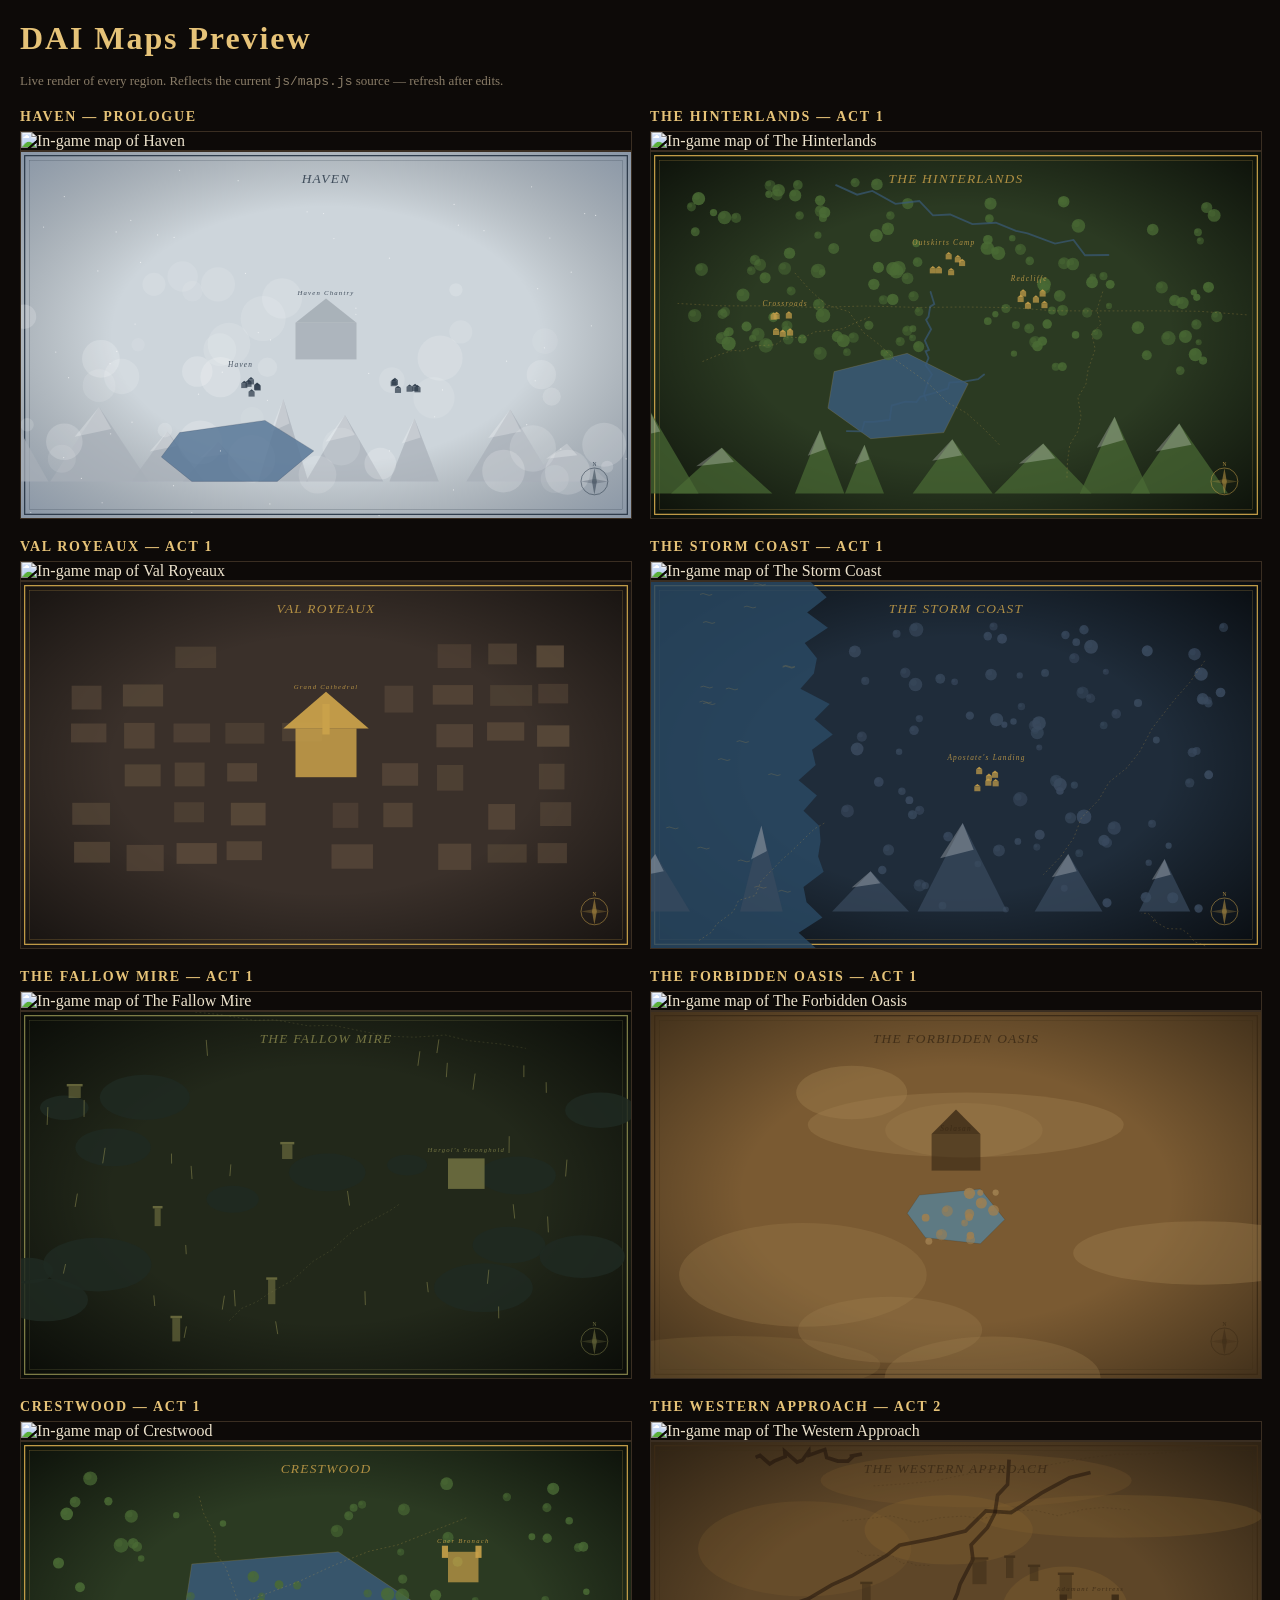
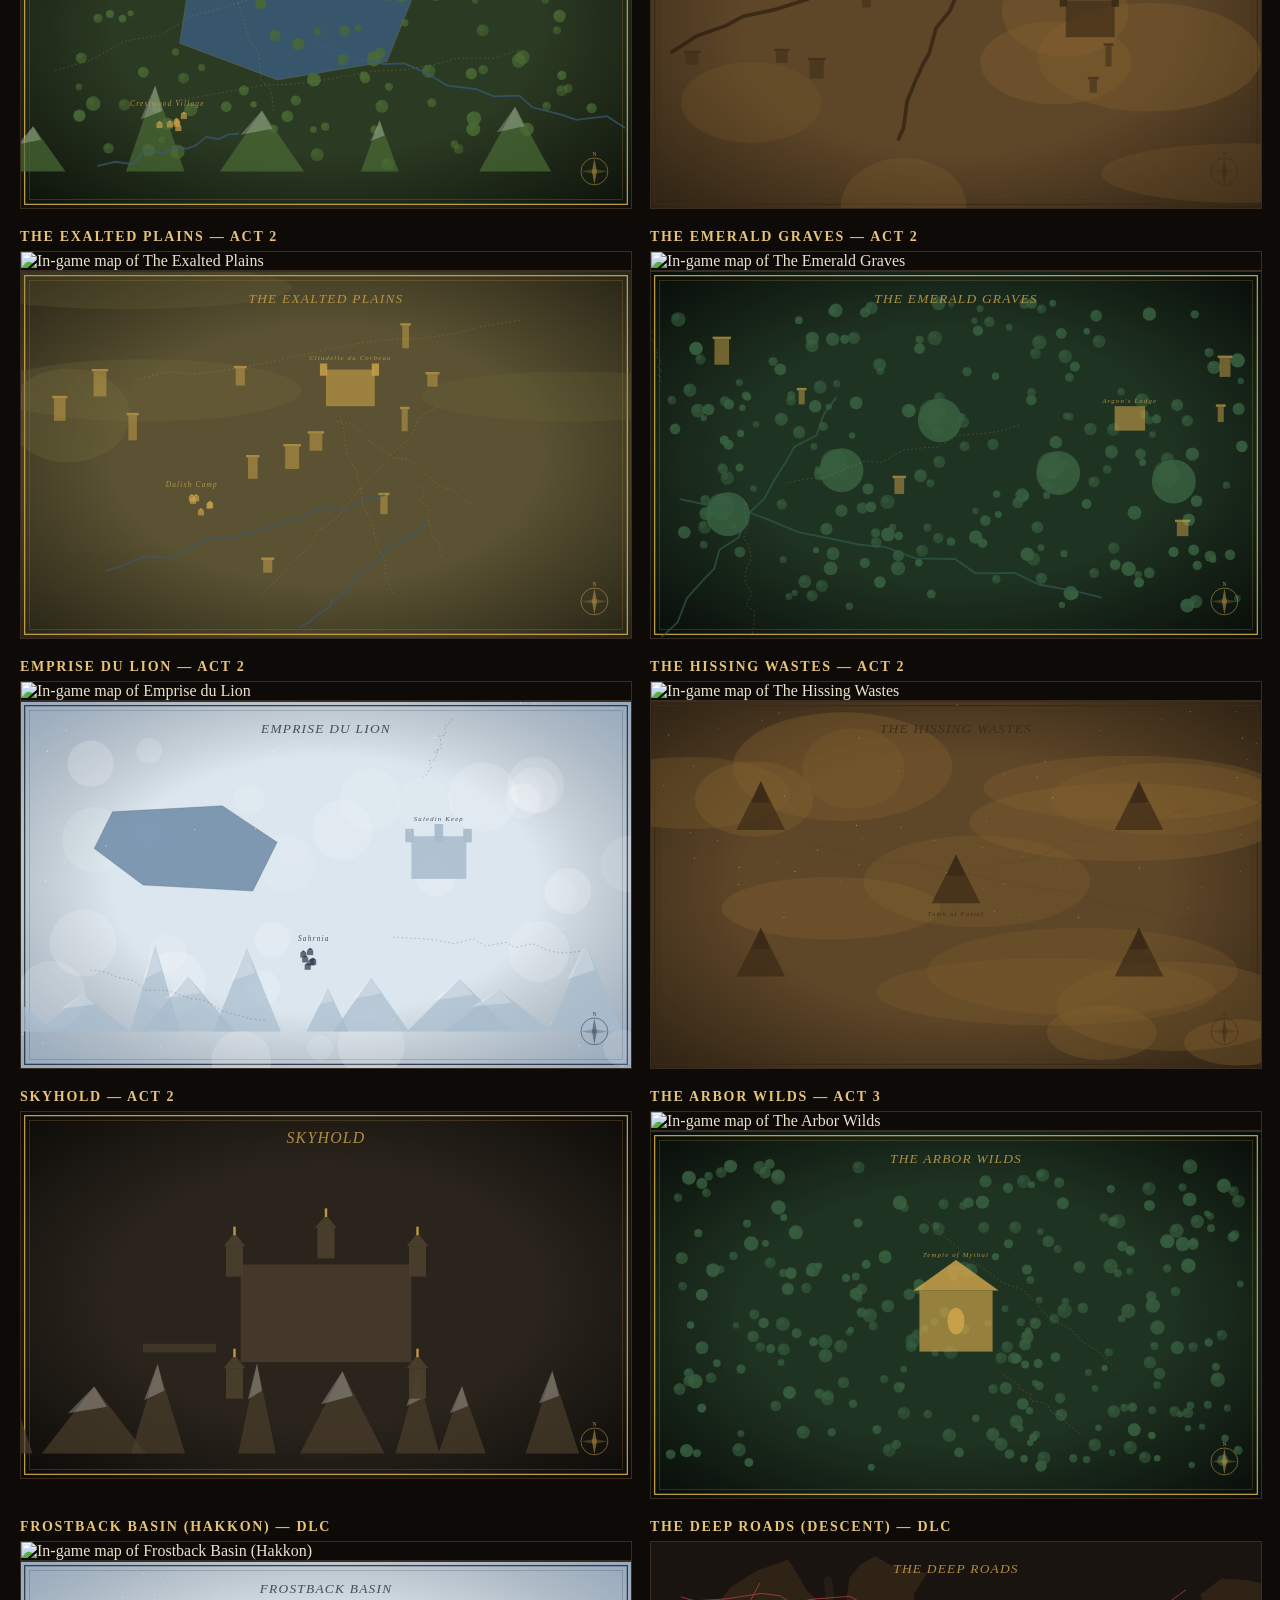
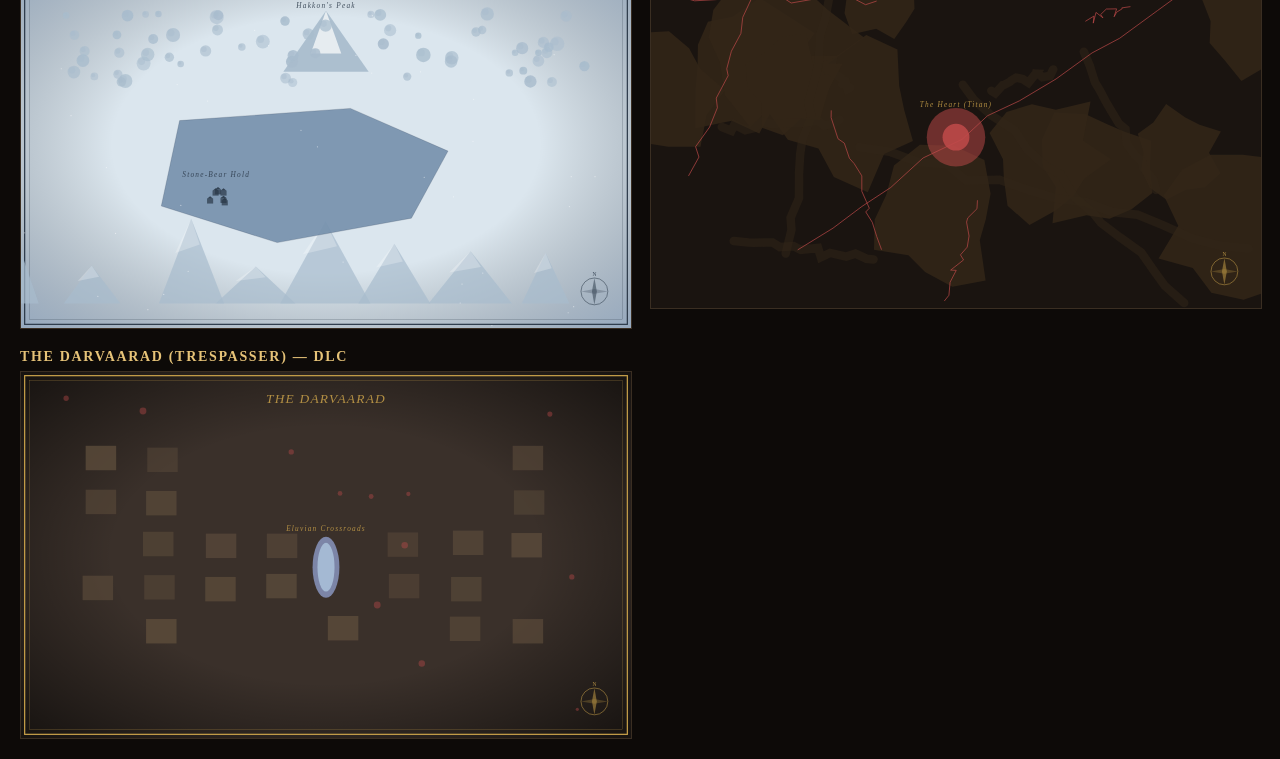
==== commit a38df30b: "Revert mangled PDF war-table import; fix Fereldan Frostback coord The PDF importer in commit 4f73bca" ====
--- a/docs/maps-preview.html
+++ b/docs/maps-preview.html
@@ -26,12 +26,19 @@
     text-transform: uppercase;
     margin: 0 0 6px;
   }
+  /* Both image and procedural-SVG renderers fill the cell at the correct
+     aspect ratio. Without these, <img> would show at natural size (often
+     ~2400 px). */
+  .cell .dai-map-img,
   .cell svg {
     width: 100%;
     height: auto;
     border: 1px solid #3a2e22;
     display: block;
   }
+  .cell .dai-map-fallback { display: none; }
+  .cell .dai-map-fallback[hidden="false"],
+  .cell .dai-map-fallback:not([hidden]) { display: block; }
 </style>
 </head>
 <body>
@@ -53,6 +60,10 @@
       cell.appendChild(h2);
       cell.insertAdjacentHTML("beforeend", window.DAI_MAPS.render(region.id, region.name));
       grid.appendChild(cell);
+      // Wire the remote → local → procedural failover for this cell.
+      if (typeof window.DAI_MAPS.attachFailover === "function") {
+        window.DAI_MAPS.attachFailover(cell);
+      }
     });
   })();
 </script>
